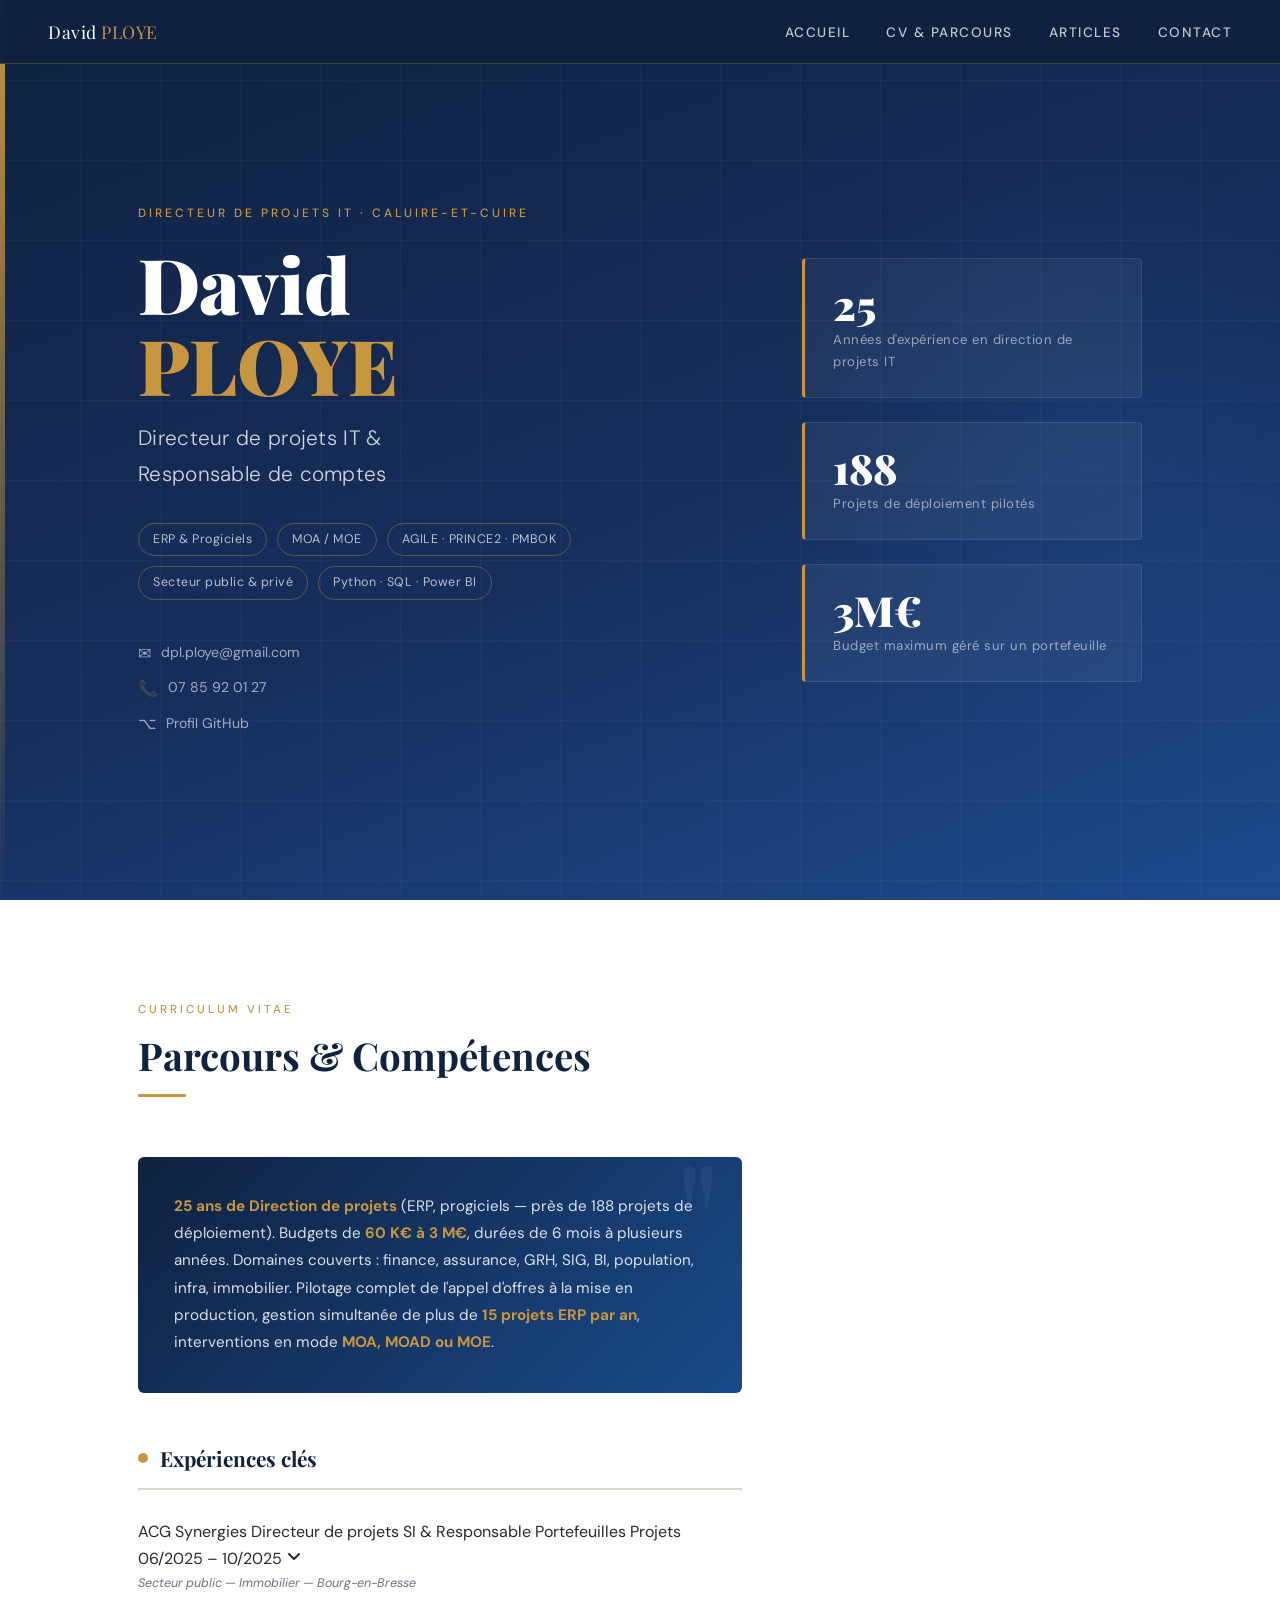
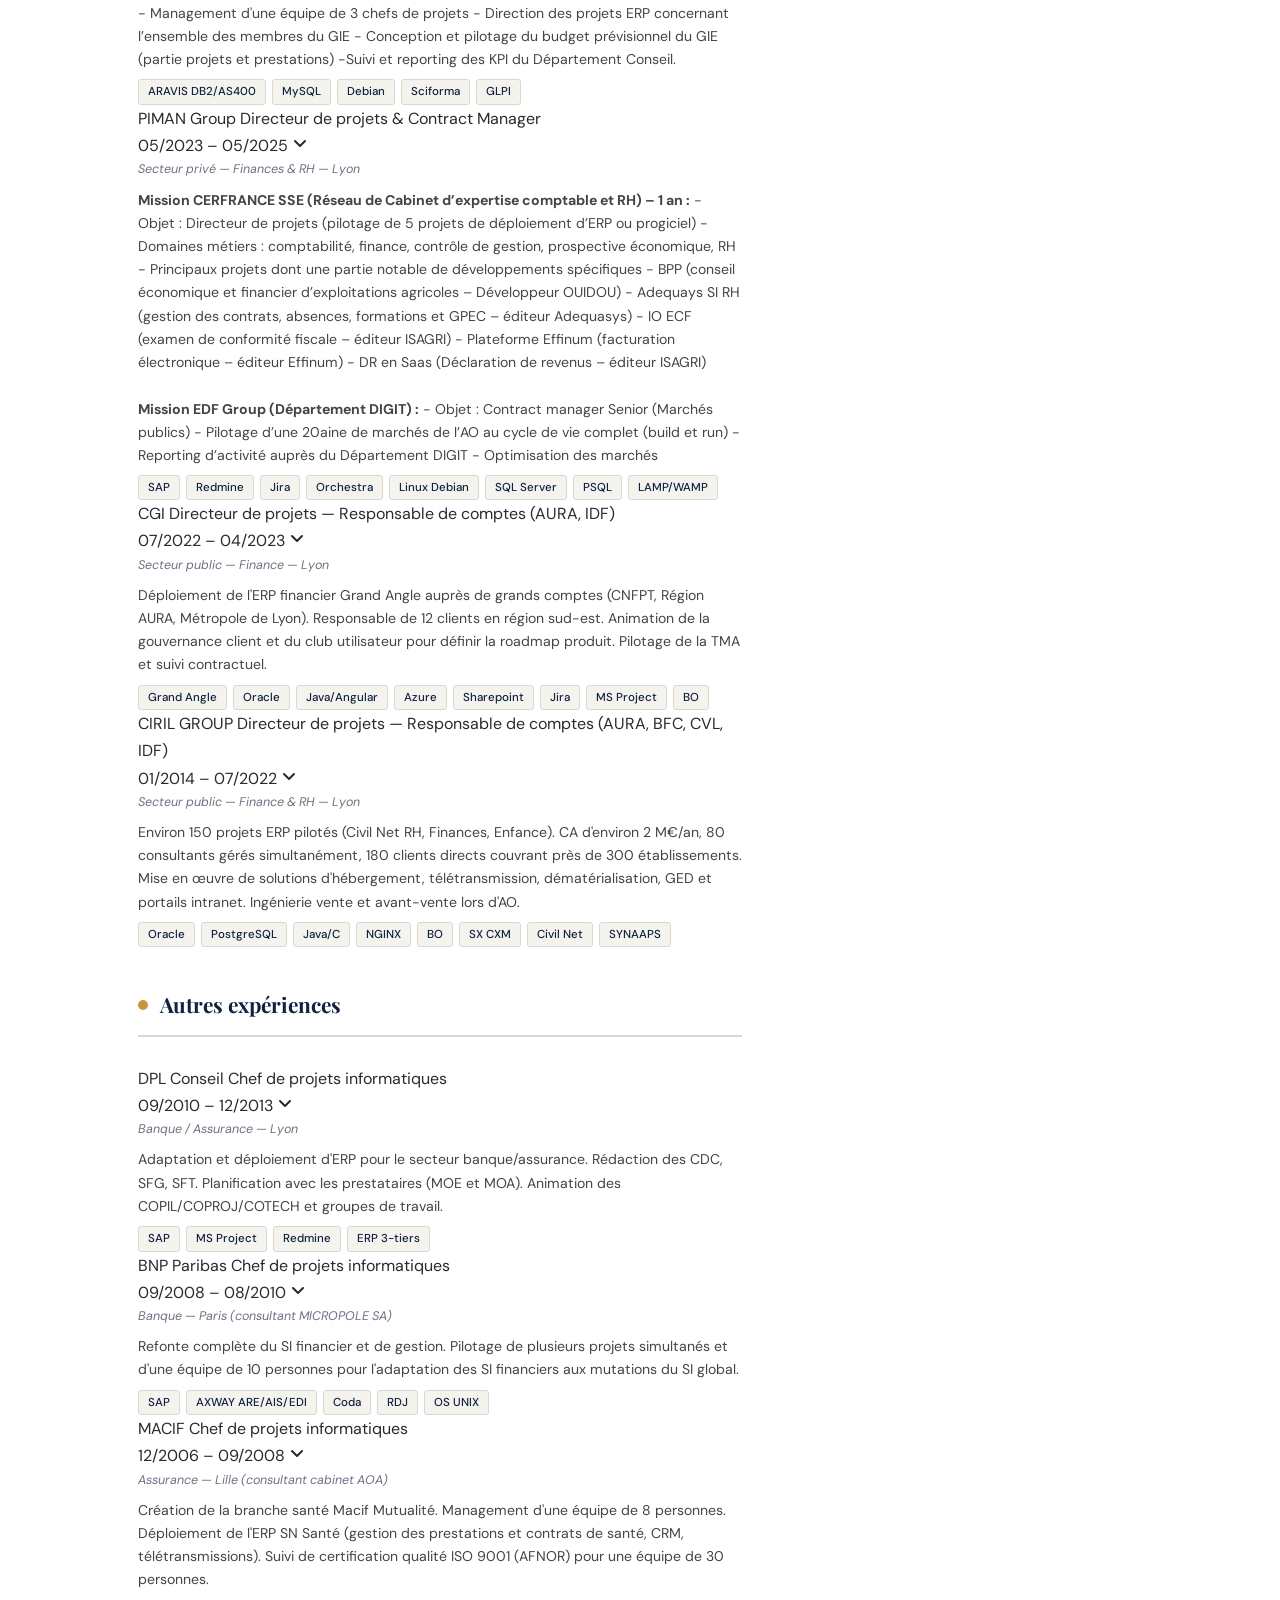
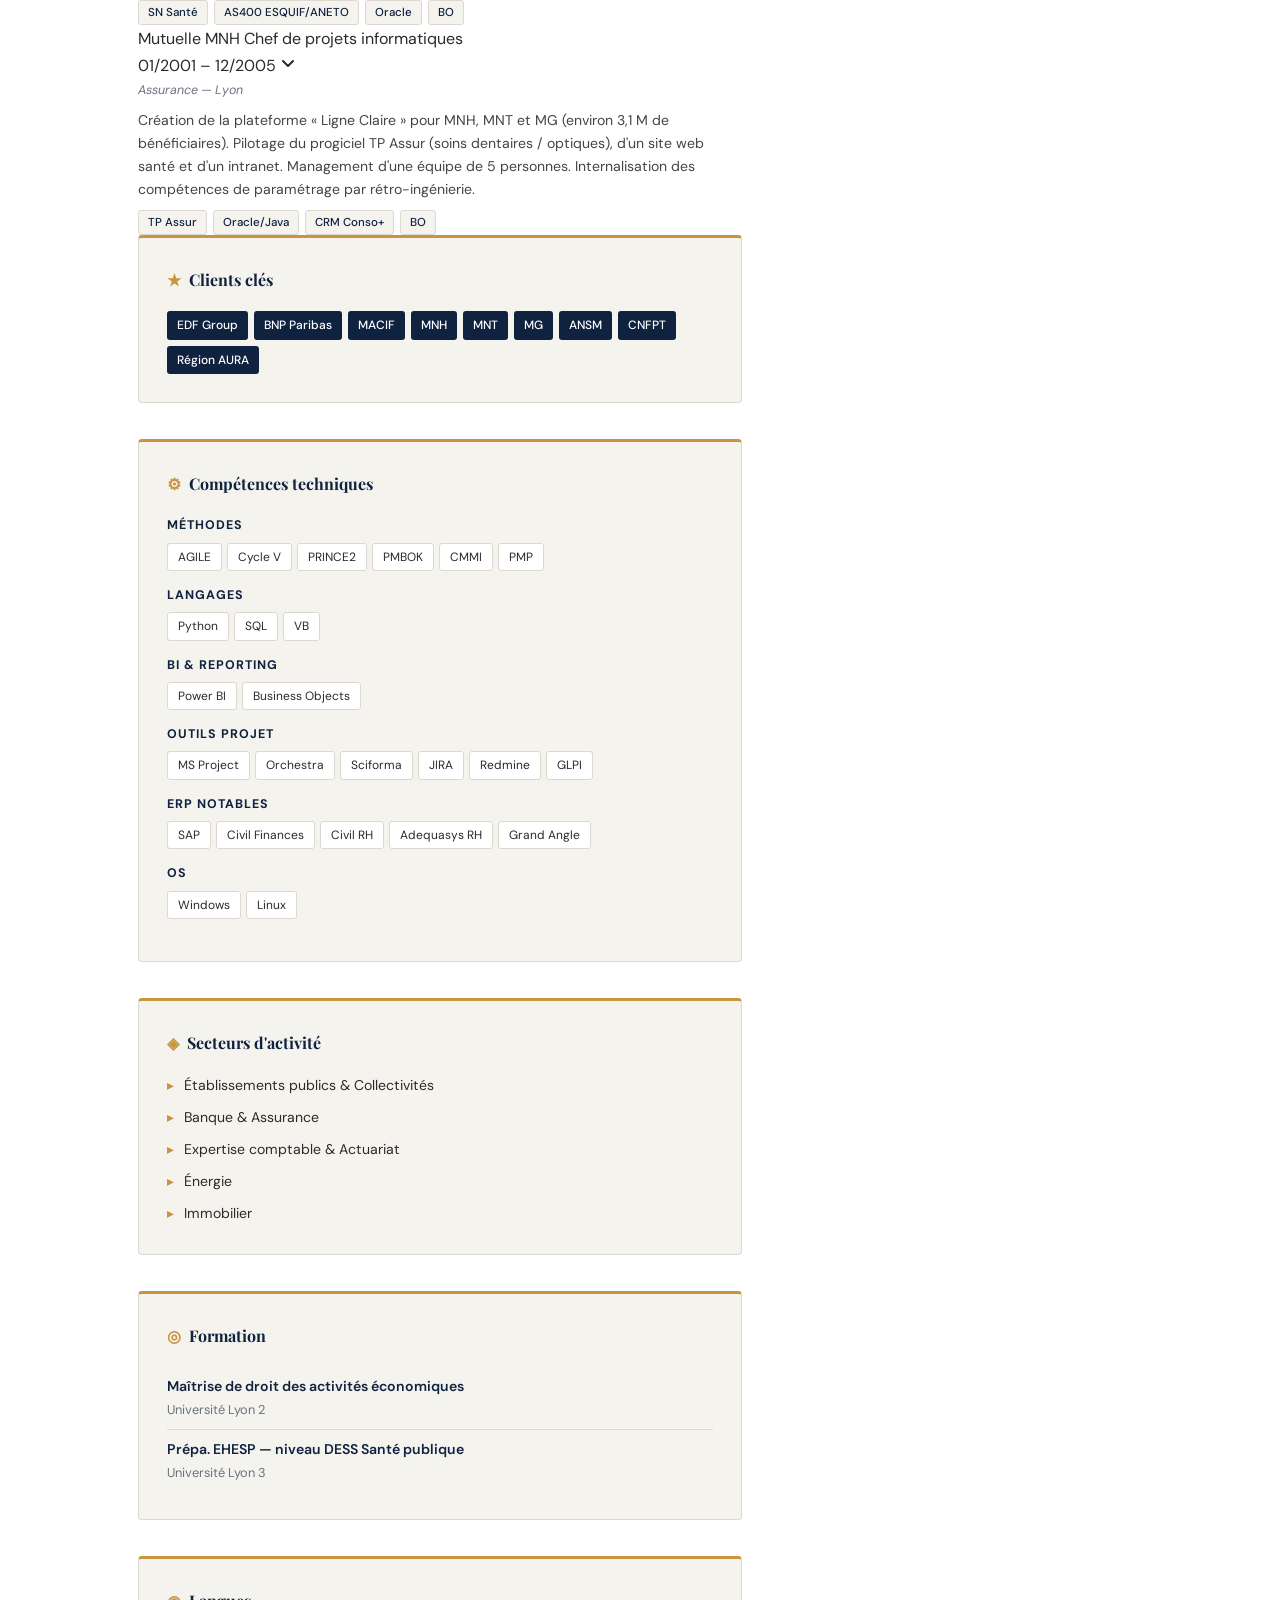
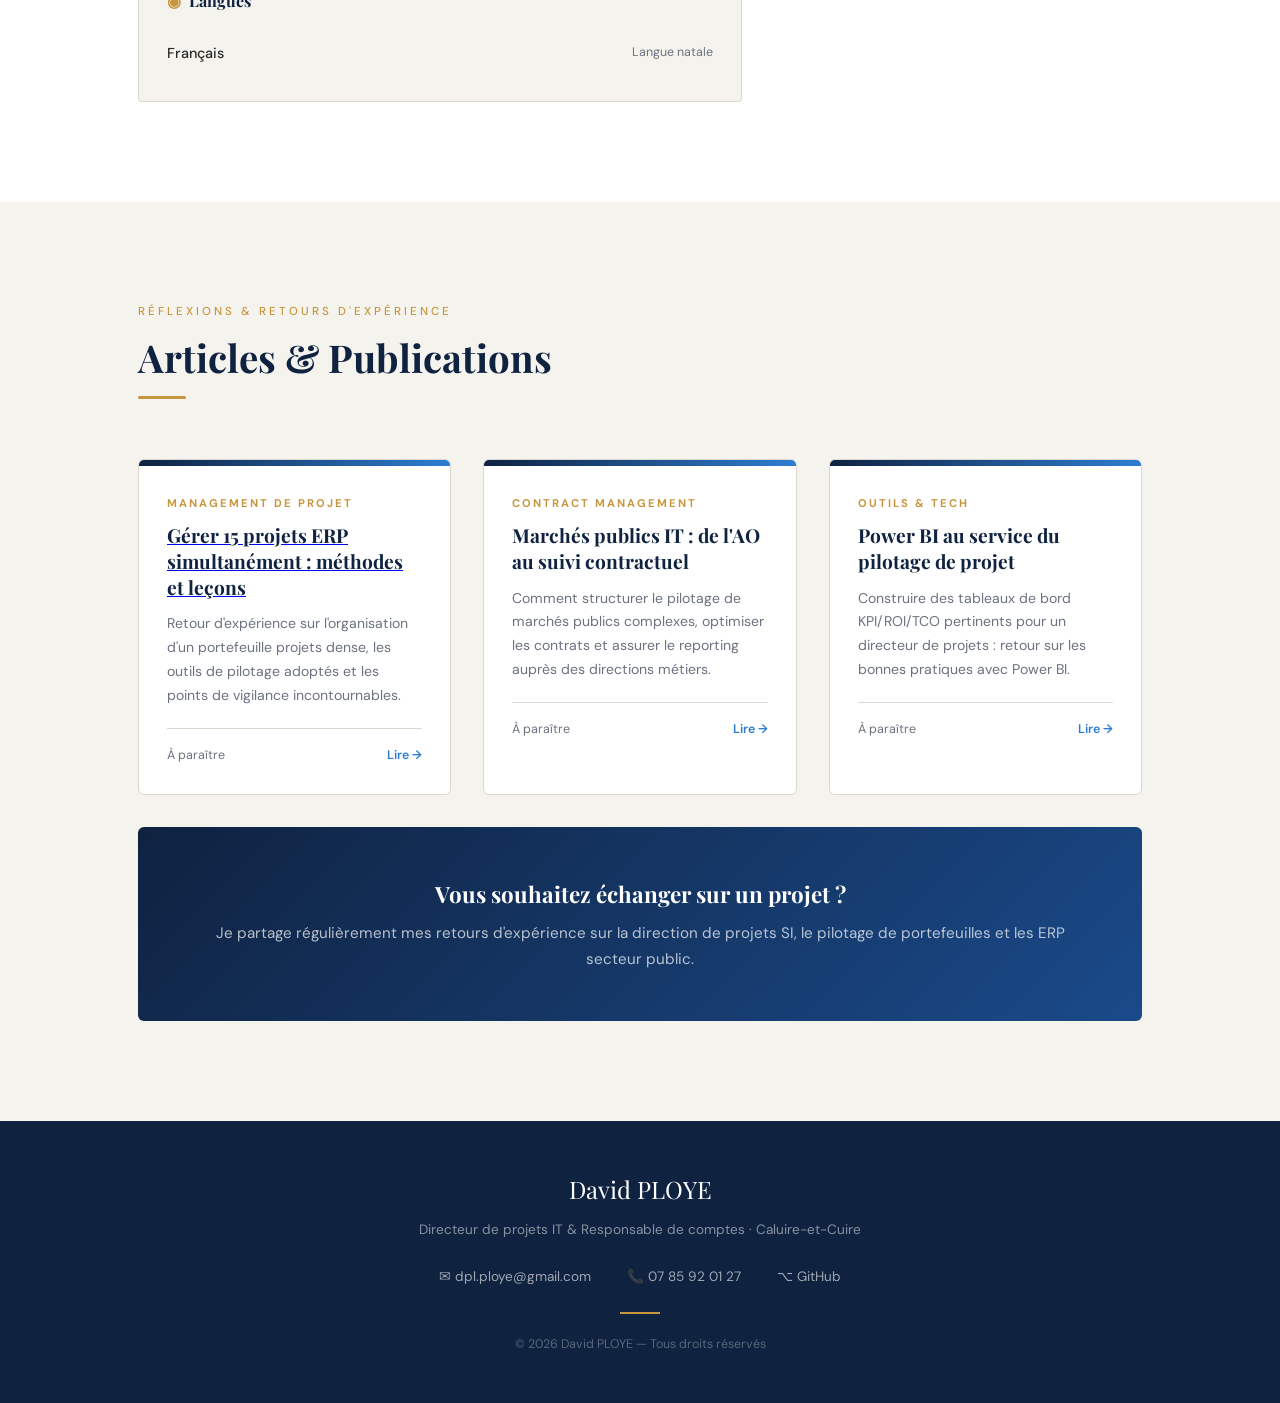
==== index.html @ 1d7737ed "V2026-05-11_Reprise plein texte CV_V16-27" ====
<!DOCTYPE html>
<html lang="fr">
<head>
  <meta charset="UTF-8" />
  <meta name="viewport" content="width=device-width, initial-scale=1.0"/>
  <title>David PLOYE — Directeur de projets IT</title>
  <link rel="preconnect" href="https://fonts.googleapis.com">
  <link href="https://fonts.googleapis.com/css2?family=Playfair+Display:wght@400;700;900&family=DM+Sans:wght@300;400;500&display=swap" rel="stylesheet">
  <link rel="stylesheet" href="style.css">
</head>
<body>

<!-- ___________________________NAV _____________________-->
<nav>
  <div class="nav-brand">David <span>PLOYE</span></div>
  <ul class="nav-links">
    <li><a href="#presa">Accueil</a></li>
    <li><a href="#cv">CV & Parcours</a></li>
    <li><a href="#blog">Articles</a></li>
    <li><a href="#contact">Contact</a></li>
  </ul>
</nav>

<!-- ______________PRESA ________________________-->
<section id="presa">
  <div class="presa-grid-line"></div>
  <div class="presa-accent-bar"></div>
  <div class="presa-circle"></div>
  <div class="presa-inner">
    <div class="presa-left">
      <p class="presa-eyebrow">Directeur de projets IT · Caluire-et-Cuire</p>
      <h1 class="presa-name">David<br><em>PLOYE</em></h1>
      <p class="presa-title">Directeur de projets IT &amp;<br>Responsable de comptes</p>
      <div class="presa-tags">
        <span>ERP &amp; Progiciels</span>
        <span>MOA / MOE</span>
        <span>AGILE · PRINCE2 · PMBOK</span>
        <span>Secteur public &amp; privé</span>
        <span>Python · SQL · Power BI</span>
      </div>
      <div class="presa-contact">
        <a href="mailto:dpl.ploye@gmail.com"><span class="icon">✉</span> dpl.ploye@gmail.com</a>
        <a href="tel:0785920127"><span class="icon">📞</span> 07 85 92 01 27</a>
        <a href="https://github.com" target="_blank"><span class="icon">⌥</span> Profil GitHub</a>
      </div>
    </div>

    <div class="presa-stats">
      <div class="stat-card">
        <div class="stat-number">25</div>
        <div class="stat-label">Années d'expérience en direction de projets IT</div>
      </div>
      <div class="stat-card">
        <div class="stat-number">188</div>
        <div class="stat-label">Projets de déploiement pilotés</div>
      </div>
      <div class="stat-card">
        <div class="stat-number">3M€</div>
        <div class="stat-label">Budget maximum géré sur un portefeuille</div>
      </div>
    </div>
  </div>
</section>

<!--______________________ CV _____________________ -->
<section id="cv">
  <div class="section-wrap">
    <div class="section-header">
      <p class="section-label">Curriculum Vitae</p>
      <h2 class="section-title">Parcours &amp; Compétences</h2>
      <div class="section-rule"></div>
    </div>

    <div class="cv-grid">

      <!-- COLONNE PRINCIPALE -->
      <div>

        <div class="cv-intro">
          <p>
            <strong>25 ans de Direction de projets</strong> (ERP, progiciels — près de 188 projets de déploiement).
            Budgets de <strong>60 K€ à 3 M€</strong>, durées de 6 mois à plusieurs années.
            Domaines couverts : finance, assurance, GRH, SIG, BI, population, infra, immobilier.
            Pilotage complet de l'appel d'offres à la mise en production, gestion simultanée de plus de
            <strong>15 projets ERP par an</strong>, interventions en mode <strong>MOA, MOAD ou MOE</strong>.
          </p>
        </div>

        <!-- ─ EXPÉRIENCES CLÉS ─ -->
        <div class="exp-section-title">
          <span class="dot"></span> Expériences clés
        </div>

        <div class="accordion">

          <!-- ACG Synergies -->
          <div class="acc-item key">
            <div class="acc-header" role="button" aria-expanded="false">
              <div class="acc-header-left">
                <span class="acc-company">ACG Synergies</span>
                <span class="acc-role">Directeur de projets SI &amp; Responsable Portefeuilles Projets</span>
              </div>
              <div class="acc-header-right">
                <span class="acc-date">06/2025 – 10/2025</span>
                <span class="acc-arrow">
                  <svg width="16" height="16" viewBox="0 0 16 16" fill="none">
                    <path d="M3 6l5 5 5-5" stroke="currentColor" stroke-width="2" stroke-linecap="round" stroke-linejoin="round"/>
                  </svg>
                </span>
              </div>
            </div>
            <div class="acc-body">
              <div class="acc-body-inner">
                <div class="tl-sector">Secteur public — Immobilier — Bourg-en-Bresse</div>
                <div class="tl-desc">
                  - Management d'une équipe de 3 chefs de projets
                  - Direction des projets ERP concernant l’ensemble des membres du GIE
                  - Conception et pilotage du budget prévisionnel du GIE (partie projets et prestations)
                  -Suivi et reporting des KPI du Département Conseil.</div>
                <div class="tl-tech">
                  <span>ARAVIS DB2/AS400</span><span>MySQL</span><span>Debian</span><span>Sciforma</span><span>GLPI</span>
                </div>
              </div>
            </div>
          </div>

          <!-- PIMAN Group -->
          <div class="acc-item key">
            <div class="acc-header" role="button" aria-expanded="false">
              <div class="acc-header-left">
                <span class="acc-company">PIMAN Group</span>
                <span class="acc-role">Directeur de projets &amp; Contract Manager</span>
              </div>
              <div class="acc-header-right">
                <span class="acc-date">05/2023 – 05/2025</span>
                <span class="acc-arrow">
                  <svg width="16" height="16" viewBox="0 0 16 16" fill="none">
                    <path d="M3 6l5 5 5-5" stroke="currentColor" stroke-width="2" stroke-linecap="round" stroke-linejoin="round"/>
                  </svg>
                </span>
              </div>
            </div>
            <div class="acc-body">
              <div class="acc-body-inner">
                <div class="tl-sector">Secteur privé — Finances &amp; RH — Lyon</div>
                <div class="tl-desc">
                  <strong>Mission CERFRANCE SSE (Réseau de Cabinet d’expertise comptable et RH) – 1 an :</strong> 
                  - Objet : Directeur de projets (pilotage de 5 projets de déploiement d’ERP ou progiciel)
                  - Domaines métiers : comptabilité, finance, contrôle de gestion, prospective économique, RH
                  - Principaux projets dont une partie notable de développements spécifiques
                    - BPP (conseil économique et financier d’exploitations agricoles – Développeur OUIDOU)
                    - Adequays SI RH (gestion des contrats, absences, formations et GPEC – éditeur Adequasys)
                    - IO ECF (examen de conformité fiscale – éditeur ISAGRI)
                    - Plateforme Effinum (facturation électronique – éditeur Effinum)
                    - DR en Saas (Déclaration de revenus – éditeur ISAGRI)
                  <br><br>
                  <strong>Mission EDF Group (Département DIGIT) :</strong> 
                  - Objet : Contract manager Senior (Marchés publics)
                    - Pilotage d’une 20aine de marchés de l’AO au cycle de vie complet (build et run)
                    - Reporting d’activité auprès du Département DIGIT
                    - Optimisation des marchés
                <div class="tl-tech">
                  <span>SAP</span><span>Redmine</span><span>Jira</span><span>Orchestra</span><span>Linux Debian</span><span>SQL Server</span><span>PSQL</span><span>LAMP/WAMP</span>
                </div>
              </div>
            </div>
          </div>

          <!-- CGI -->
          <div class="acc-item key">
            <div class="acc-header" role="button" aria-expanded="false">
              <div class="acc-header-left">
                <span class="acc-company">CGI</span>
                <span class="acc-role">Directeur de projets — Responsable de comptes (AURA, IDF)</span>
              </div>
              <div class="acc-header-right">
                <span class="acc-date">07/2022 – 04/2023</span>
                <span class="acc-arrow">
                  <svg width="16" height="16" viewBox="0 0 16 16" fill="none">
                    <path d="M3 6l5 5 5-5" stroke="currentColor" stroke-width="2" stroke-linecap="round" stroke-linejoin="round"/>
                  </svg>
                </span>
              </div>
            </div>
            <div class="acc-body">
              <div class="acc-body-inner">
                <div class="tl-sector">Secteur public — Finance — Lyon</div>
                <div class="tl-desc">Déploiement de l'ERP financier Grand Angle auprès de grands comptes (CNFPT, Région AURA, Métropole de Lyon). Responsable de 12 clients en région sud-est. Animation de la gouvernance client et du club utilisateur pour définir la roadmap produit. Pilotage de la TMA et suivi contractuel.</div>
                <div class="tl-tech">
                  <span>Grand Angle</span><span>Oracle</span><span>Java/Angular</span><span>Azure</span><span>Sharepoint</span><span>Jira</span><span>MS Project</span><span>BO</span>
                </div>
              </div>
            </div>
          </div>

          <!-- CIRIL GROUP -->
          <div class="acc-item key">
            <div class="acc-header" role="button" aria-expanded="false">
              <div class="acc-header-left">
                <span class="acc-company">CIRIL GROUP</span>
                <span class="acc-role">Directeur de projets — Responsable de comptes (AURA, BFC, CVL, IDF)</span>
              </div>
              <div class="acc-header-right">
                <span class="acc-date">01/2014 – 07/2022</span>
                <span class="acc-arrow">
                  <svg width="16" height="16" viewBox="0 0 16 16" fill="none">
                    <path d="M3 6l5 5 5-5" stroke="currentColor" stroke-width="2" stroke-linecap="round" stroke-linejoin="round"/>
                  </svg>
                </span>
              </div>
            </div>
            <div class="acc-body">
              <div class="acc-body-inner">
                <div class="tl-sector">Secteur public — Finance &amp; RH — Lyon</div>
                <div class="tl-desc">Environ 150 projets ERP pilotés (Civil Net RH, Finances, Enfance). CA d'environ 2 M€/an, 80 consultants gérés simultanément, 180 clients directs couvrant près de 300 établissements. Mise en œuvre de solutions d'hébergement, télétransmission, dématérialisation, GED et portails intranet. Ingénierie vente et avant-vente lors d'AO.</div>
                <div class="tl-tech">
                  <span>Oracle</span><span>PostgreSQL</span><span>Java/C</span><span>NGINX</span><span>BO</span><span>SX CXM</span><span>Civil Net</span><span>SYNAAPS</span>
                </div>
              </div>
            </div>
          </div>

        </div><!-- /accordion expériences clés -->

        <!-- ─ AUTRES EXPÉRIENCES ─ -->
        <div class="exp-section-title" style="margin-top: 40px;">
          <span class="dot"></span> Autres expériences
        </div>

        <div class="accordion">

          <!-- DPL Conseil -->
          <div class="acc-item">
            <div class="acc-header" role="button" aria-expanded="false">
              <div class="acc-header-left">
                <span class="acc-company">DPL Conseil</span>
                <span class="acc-role">Chef de projets informatiques</span>
              </div>
              <div class="acc-header-right">
                <span class="acc-date">09/2010 – 12/2013</span>
                <span class="acc-arrow">
                  <svg width="16" height="16" viewBox="0 0 16 16" fill="none">
                    <path d="M3 6l5 5 5-5" stroke="currentColor" stroke-width="2" stroke-linecap="round" stroke-linejoin="round"/>
                  </svg>
                </span>
              </div>
            </div>
            <div class="acc-body">
              <div class="acc-body-inner">
                <div class="tl-sector">Banque / Assurance — Lyon</div>
                <div class="tl-desc">Adaptation et déploiement d'ERP pour le secteur banque/assurance. Rédaction des CDC, SFG, SFT. Planification avec les prestataires (MOE et MOA). Animation des COPIL/COPROJ/COTECH et groupes de travail.</div>
                <div class="tl-tech">
                  <span>SAP</span><span>MS Project</span><span>Redmine</span><span>ERP 3-tiers</span>
                </div>
              </div>
            </div>
          </div>

          <!-- BNP Paribas -->
          <div class="acc-item">
            <div class="acc-header" role="button" aria-expanded="false">
              <div class="acc-header-left">
                <span class="acc-company">BNP Paribas</span>
                <span class="acc-role">Chef de projets informatiques</span>
              </div>
              <div class="acc-header-right">
                <span class="acc-date">09/2008 – 08/2010</span>
                <span class="acc-arrow">
                  <svg width="16" height="16" viewBox="0 0 16 16" fill="none">
                    <path d="M3 6l5 5 5-5" stroke="currentColor" stroke-width="2" stroke-linecap="round" stroke-linejoin="round"/>
                  </svg>
                </span>
              </div>
            </div>
            <div class="acc-body">
              <div class="acc-body-inner">
                <div class="tl-sector">Banque — Paris (consultant MICROPOLE SA)</div>
                <div class="tl-desc">Refonte complète du SI financier et de gestion. Pilotage de plusieurs projets simultanés et d'une équipe de 10 personnes pour l'adaptation des SI financiers aux mutations du SI global.</div>
                <div class="tl-tech">
                  <span>SAP</span><span>AXWAY ARE/AIS/EDI</span><span>Coda</span><span>RDJ</span><span>OS UNIX</span>
                </div>
              </div>
            </div>
          </div>

          <!-- MACIF -->
          <div class="acc-item">
            <div class="acc-header" role="button" aria-expanded="false">
              <div class="acc-header-left">
                <span class="acc-company">MACIF</span>
                <span class="acc-role">Chef de projets informatiques</span>
              </div>
              <div class="acc-header-right">
                <span class="acc-date">12/2006 – 09/2008</span>
                <span class="acc-arrow">
                  <svg width="16" height="16" viewBox="0 0 16 16" fill="none">
                    <path d="M3 6l5 5 5-5" stroke="currentColor" stroke-width="2" stroke-linecap="round" stroke-linejoin="round"/>
                  </svg>
                </span>
              </div>
            </div>
            <div class="acc-body">
              <div class="acc-body-inner">
                <div class="tl-sector">Assurance — Lille (consultant cabinet AOA)</div>
                <div class="tl-desc">Création de la branche santé Macif Mutualité. Management d'une équipe de 8 personnes. Déploiement de l'ERP SN Santé (gestion des prestations et contrats de santé, CRM, télétransmissions). Suivi de certification qualité ISO 9001 (AFNOR) pour une équipe de 30 personnes.</div>
                <div class="tl-tech">
                  <span>SN Santé</span><span>AS400 ESQUIF/ANETO</span><span>Oracle</span><span>BO</span>
                </div>
              </div>
            </div>
          </div>

          <!-- Mutuelle MNH -->
          <div class="acc-item">
            <div class="acc-header" role="button" aria-expanded="false">
              <div class="acc-header-left">
                <span class="acc-company">Mutuelle MNH</span>
                <span class="acc-role">Chef de projets informatiques</span>
              </div>
              <div class="acc-header-right">
                <span class="acc-date">01/2001 – 12/2005</span>
                <span class="acc-arrow">
                  <svg width="16" height="16" viewBox="0 0 16 16" fill="none">
                    <path d="M3 6l5 5 5-5" stroke="currentColor" stroke-width="2" stroke-linecap="round" stroke-linejoin="round"/>
                  </svg>
                </span>
              </div>
            </div>
            <div class="acc-body">
              <div class="acc-body-inner">
                <div class="tl-sector">Assurance — Lyon</div>
                <div class="tl-desc">Création de la plateforme «&nbsp;Ligne Claire&nbsp;» pour MNH, MNT et MG (environ 3,1 M de bénéficiaires). Pilotage du progiciel TP Assur (soins dentaires / optiques), d'un site web santé et d'un intranet. Management d'une équipe de 5 personnes. Internalisation des compétences de paramétrage par rétro-ingénierie.</div>
                <div class="tl-tech">
                  <span>TP Assur</span><span>Oracle/Java</span><span>CRM Conso+</span><span>BO</span>
                </div>
              </div>
            </div>
          </div>

        </div><!-- /accordion autres expériences -->

      </div><!-- /col principale -->

      <!-- SIDEBAR -->
      <div class="cv-sidebar">

        <div class="sidebar-block">
          <div class="sb-title"><span class="icon">★</span> Clients clés</div>
          <div class="client-grid">
            <span class="client-pill">EDF Group</span>
            <span class="client-pill">BNP Paribas</span>
            <span class="client-pill">MACIF</span>
            <span class="client-pill">MNH</span>
            <span class="client-pill">MNT</span>
            <span class="client-pill">MG</span>
            <span class="client-pill">ANSM</span>
            <span class="client-pill">CNFPT</span>
            <span class="client-pill">Région AURA</span>
          </div>
        </div>

        <div class="sidebar-block">
          <div class="sb-title"><span class="icon">⚙</span> Compétences techniques</div>
          <div class="skill-group">
            <div class="skill-group-name">Méthodes</div>
            <div class="skill-pills">
              <span>AGILE</span><span>Cycle V</span><span>PRINCE2</span>
              <span>PMBOK</span><span>CMMI</span><span>PMP</span>
            </div>
          </div>
          <div class="skill-group">
            <div class="skill-group-name">Langages</div>
            <div class="skill-pills">
              <span>Python</span><span>SQL</span><span>VB</span>
            </div>
          </div>
          <div class="skill-group">
            <div class="skill-group-name">BI &amp; Reporting</div>
            <div class="skill-pills">
              <span>Power BI</span><span>Business Objects</span>
            </div>
          </div>
          <div class="skill-group">
            <div class="skill-group-name">Outils projet</div>
            <div class="skill-pills">
              <span>MS Project</span><span>Orchestra</span><span>Sciforma</span>
              <span>JIRA</span><span>Redmine</span><span>GLPI</span>
            </div>
          </div>
          <div class="skill-group">
            <div class="skill-group-name">ERP Notables</div>
            <div class="skill-pills">
              <span>SAP</span><span>Civil Finances</span><span>Civil RH</span>
              <span>Adequasys RH</span><span>Grand Angle</span>
            </div>
          </div>
          <div class="skill-group">
            <div class="skill-group-name">OS</div>
            <div class="skill-pills"><span>Windows</span><span>Linux</span></div>
          </div>
        </div>

        <div class="sidebar-block">
          <div class="sb-title"><span class="icon">◈</span> Secteurs d'activité</div>
          <ul class="sector-list">
            <li>Établissements publics &amp; Collectivités</li>
            <li>Banque &amp; Assurance</li>
            <li>Expertise comptable &amp; Actuariat</li>
            <li>Énergie</li>
            <li>Immobilier</li>
          </ul>
        </div>

        <div class="sidebar-block">
          <div class="sb-title"><span class="icon">◎</span> Formation</div>
          <div class="formation-item">
            <div class="formation-title">Maîtrise de droit des activités économiques</div>
            <div class="formation-school">Université Lyon 2</div>
          </div>
          <div class="formation-item">
            <div class="formation-title">Prépa. EHESP — niveau DESS Santé publique</div>
            <div class="formation-school">Université Lyon 3</div>
          </div>
        </div>

        <div class="sidebar-block">
          <div class="sb-title"><span class="icon">◉</span> Langues</div>
          <div class="lang-item">
            <span class="lang-name">Français</span>
            <span class="lang-level">Langue natale</span>
          </div>
          
        </div>

      </div><!-- /sidebar -->
    </div><!-- /cv-grid -->
  </div>
</section>

<!-- ════════════════════ BLOG ════════════════════ -->
<section id="blog">
  <div class="section-wrap">
    <div class="section-header">
      <p class="section-label">Réflexions &amp; Retours d'expérience</p>
      <h2 class="section-title">Articles &amp; Publications</h2>
      <div class="section-rule"></div>
    </div>

    <div class="blog-grid">

      <div class="blog-card">
        <div class="blog-card-top"></div>
        <div class="blog-card-body">
          <div class="blog-tag">Management de projet</div>
            <a href="Articles/article-erp-delivery.html">
          <div class="blog-card-title">Gérer 15 projets ERP simultanément : méthodes et leçons</div>
            </a>
          <div class="blog-card-excerpt">Retour d'expérience sur l'organisation d'un portefeuille projets dense, les outils de pilotage adoptés et les points de vigilance incontournables.</div>
          <div class="blog-card-footer">
            <span>À paraître</span>
            <a href="Articles/article-erp-delivery.html" class="read-link">Lire →</a>
          </div>
        </div>
      </div>

      <div class="blog-card">
        <div class="blog-card-top"></div>
        <div class="blog-card-body">
          <div class="blog-tag">Contract Management</div>
          <div class="blog-card-title">Marchés publics IT : de l'AO au suivi contractuel</div>
          <div class="blog-card-excerpt">Comment structurer le pilotage de marchés publics complexes, optimiser les contrats et assurer le reporting auprès des directions métiers.</div>
          <div class="blog-card-footer">
            <span>À paraître</span>
            <a href="#" class="read-link">Lire →</a>
          </div>
        </div>
      </div>

      <div class="blog-card">
        <div class="blog-card-top"></div>
        <div class="blog-card-body">
          <div class="blog-tag">Outils &amp; Tech</div>
          <div class="blog-card-title">Power BI au service du pilotage de projet</div>
          <div class="blog-card-excerpt">Construire des tableaux de bord KPI/ROI/TCO pertinents pour un directeur de projets : retour sur les bonnes pratiques avec Power BI.</div>
          <div class="blog-card-footer">
            <span>À paraître</span>
            <a href="#" class="read-link">Lire →</a>
          </div>
        </div>
      </div>

      <div class="blog-placeholder">
        <h3 style="font-family:'Playfair Display',serif; font-size:1.4rem;">
          Vous souhaitez échanger sur un projet ?
        </h3>
        <p>Je partage régulièrement mes retours d'expérience sur la direction de projets SI, le pilotage de portefeuilles et les ERP secteur public.</p>
      </div>

    </div>
  </div>
</section>

<!-- ________________________FOOTER / CONTACT _______________________ -->
<footer id="contact">
  <div class="footer-name">David PLOYE</div>
  <div class="footer-sub">Directeur de projets IT &amp; Responsable de comptes · Caluire-et-Cuire</div>
  <div class="footer-contact-row">
    <a href="mailto:dpl.ploye@gmail.com">✉ dpl.ploye@gmail.com</a>
    <a href="tel:0785920127">📞 07 85 92 01 27</a>
    <a href="https://github.com" target="_blank">⌥ GitHub</a>
  </div>
  <div class="footer-divider"></div>
  <div class="footer-copy">© 2026 David PLOYE — Tous droits réservés</div>
</footer>

<!-- _____________________ACCORDION JS ________________-->

<script src="script.js"></script>

</body>
</html>
---- style.css ----
/* ═══════════════════════════════════════════
   style.css — Blog David PLOYE
   ═══════════════════════════════════════════ */

/* ── RESET & BASE ── */
*, *::before, *::after { box-sizing: border-box; margin: 0; padding: 0; }

:root {
  --navy:   #0f2240;
  --blue:   #1a4a8a;
  --sky:    #2d7dd2;
  --accent: #c8963e;
  --light:  #f5f3ee;
  --white:  #ffffff;
  --text:   #2a2a2a;
  --muted:  #6b7280;
  --border: #ddd8cf;
}

html { scroll-behavior: smooth; }

body {
  font-family: 'DM Sans', sans-serif;
  background: var(--light);
  color: var(--text);
  font-size: 16px;
  line-height: 1.7;
}

/* ── NAV ── */
nav {
  position: fixed; top: 0; left: 0; right: 0; z-index: 100;
  background: rgba(15,34,64,0.97);
  backdrop-filter: blur(8px);
  display: flex; align-items: center; justify-content: space-between;
  padding: 0 48px; height: 64px;
  border-bottom: 1px solid rgba(200,150,62,0.3);
}
.nav-brand {
  font-family: 'Playfair Display', serif;
  color: var(--white);
  font-size: 1.1rem;
  letter-spacing: 0.5px;
}
.nav-brand span { color: var(--accent); }
.nav-links { display: flex; gap: 36px; list-style: none; }
.nav-links a {
  color: rgba(255,255,255,0.75);
  text-decoration: none;
  font-size: 0.85rem;
  font-weight: 500;
  letter-spacing: 1.5px;
  text-transform: uppercase;
  transition: color 0.2s;
}
.nav-links a:hover { color: var(--accent); }

/* ── PRESA ── */
#presa {
  min-height: 100vh;
  background: linear-gradient(160deg, var(--navy) 0%, #162e5c 55%, #1e4a8e 100%);
  display: flex; align-items: center;
  position: relative; overflow: hidden;
  padding: 120px 0 80px;
}
.presa-grid-line {
  position: absolute; inset: 0; pointer-events: none;
  background-image:
    linear-gradient(rgba(255,255,255,0.03) 1px, transparent 1px),
    linear-gradient(90deg, rgba(255,255,255,0.03) 1px, transparent 1px);
  background-size: 80px 80px;
}
.presa-accent-bar {
  position: absolute; top: 0; left: 0; width: 5px; height: 100%;
  background: linear-gradient(180deg, var(--accent), transparent);
}
.presa-circle {
  position: absolute; right: -100px; top: 50%;
  transform: translateY(-50%);
  width: 600px; height: 600px; border-radius: 50%;
  background: radial-gradient(circle, rgba(45,125,210,0.12) 0%, transparent 70%);
}
.presa-inner {
  position: relative; z-index: 2;
  max-width: 1100px; margin: 0 auto; padding: 0 48px;
  display: grid; grid-template-columns: 1fr 340px; gap: 80px; align-items: center;
}
.presa-eyebrow {
  font-size: 0.75rem; font-weight: 500; letter-spacing: 3px;
  text-transform: uppercase; color: var(--accent);
  margin-bottom: 20px;
}
.presa-name {
  font-family: 'Playfair Display', serif;
  font-size: clamp(3rem, 6vw, 5rem);
  font-weight: 900;
  color: var(--white);
  line-height: 1.05;
  margin-bottom: 16px;
}
.presa-name em { color: var(--accent); font-style: normal; }
.presa-title {
  font-size: 1.3rem; font-weight: 300;
  color: rgba(255,255,255,0.8);
  margin-bottom: 32px;
  letter-spacing: 0.3px;
}
.presa-tags {
  display: flex; flex-wrap: wrap; gap: 10px; margin-bottom: 40px;
}
.presa-tags span {
  padding: 5px 14px; border: 1px solid rgba(200,150,62,0.4);
  border-radius: 20px; font-size: 0.78rem; color: rgba(255,255,255,0.7);
  letter-spacing: 0.5px;
}
.presa-contact { display: flex; flex-direction: column; gap: 8px; }
.presa-contact a {
  color: rgba(255,255,255,0.6); text-decoration: none;
  font-size: 0.88rem; transition: color 0.2s;
  display: flex; align-items: center; gap: 10px;
}
.presa-contact a:hover { color: var(--accent); }
.presa-contact .icon { font-size: 1rem; }
.presa-stats { display: flex; flex-direction: column; gap: 24px; }
.stat-card {
  background: rgba(255,255,255,0.05);
  border: 1px solid rgba(255,255,255,0.1);
  border-left: 3px solid var(--accent);
  padding: 24px 28px; border-radius: 4px;
  animation: fadeUp 0.8s ease both;
}
.stat-card:nth-child(2) { animation-delay: 0.15s; }
.stat-card:nth-child(3) { animation-delay: 0.3s; }
.stat-number {
  font-family: 'Playfair Display', serif;
  font-size: 2.6rem; font-weight: 900;
  color: var(--white); line-height: 1;
  margin-bottom: 4px;
}
.stat-label {
  font-size: 0.82rem; color: rgba(255,255,255,0.55);
  font-weight: 400; letter-spacing: 0.5px;
}

/* ── SECTIONS LAYOUT ── */
section { scroll-margin-top: 64px; }
.section-wrap { max-width: 1100px; margin: 0 auto; padding: 100px 48px; }
.section-header { margin-bottom: 60px; }
.section-label {
  font-size: 0.72rem; font-weight: 500; letter-spacing: 3px;
  text-transform: uppercase; color: var(--accent); margin-bottom: 12px;
}
.section-title {
  font-family: 'Playfair Display', serif;
  font-size: 2.4rem; font-weight: 700;
  color: var(--navy); line-height: 1.2;
}
.section-rule {
  width: 48px; height: 3px;
  background: var(--accent);
  margin-top: 16px; border-radius: 2px;
}

/* ── CV SECTION ── */
#cv { background: var(--white); }
.cv-grid {
  display: grid;
  grid-template-columns: 1fr 340px;
  gap: 60px;
}

/* Intro */
.cv-intro {
  background: linear-gradient(135deg, var(--navy), #1a4a8a);
  color: white; padding: 36px; border-radius: 6px;
  margin-bottom: 48px;
  position: relative; overflow: hidden;
}
.cv-intro::before {
  content: '"'; position: absolute; top: -20px; right: 20px;
  font-family: 'Playfair Display', serif;
  font-size: 10rem; color: rgba(255,255,255,0.05); line-height: 1;
}
.cv-intro p { font-size: 0.95rem; line-height: 1.8; color: rgba(255,255,255,0.85); }
.cv-intro p strong { color: var(--accent); }

/* Expériences */
.exp-section-title {
  font-family: 'Playfair Display', serif;
  font-size: 1.3rem; color: var(--navy); font-weight: 700;
  margin-bottom: 28px; padding-bottom: 12px;
  border-bottom: 2px solid var(--border);
  display: flex; align-items: center; gap: 12px;
}
.exp-section-title .dot {
  width: 10px; height: 10px; border-radius: 50%;
  background: var(--accent); flex-shrink: 0;
}
.timeline { position: relative; padding-left: 28px; }
.timeline::before {
  content: ''; position: absolute;
  left: 4px; top: 6px; bottom: 0; width: 2px;
  background: linear-gradient(var(--border), transparent);
}
.timeline-item {
  position: relative; margin-bottom: 36px;
  animation: fadeUp 0.6s ease both;
}
.timeline-item::before {
  content: ''; position: absolute;
  left: -27px; top: 7px;
  width: 10px; height: 10px; border-radius: 50%;
  background: var(--white); border: 2px solid var(--sky);
}
.timeline-item.key::before { background: var(--accent); border-color: var(--accent); }
.tl-header {
  display: flex; justify-content: space-between;
  align-items: flex-start; flex-wrap: wrap; gap: 8px; margin-bottom: 4px;
}
.tl-company { font-weight: 700; font-size: 1rem; color: var(--navy); }
.tl-date {
  font-size: 0.78rem; font-weight: 500; color: var(--white);
  background: var(--sky); padding: 3px 10px; border-radius: 20px;
  white-space: nowrap;
}
.tl-role { font-size: 0.9rem; color: var(--sky); font-weight: 500; margin-bottom: 6px; }
.tl-sector { font-size: 0.78rem; color: var(--muted); font-style: italic; margin-bottom: 8px; }
.tl-desc { font-size: 0.88rem; color: #444; line-height: 1.65; }
.tl-tech { margin-top: 8px; display: flex; flex-wrap: wrap; gap: 6px; }
.tl-tech span {
  font-size: 0.72rem; padding: 2px 9px;
  background: var(--light); border: 1px solid var(--border);
  border-radius: 3px; color: var(--navy); font-weight: 500;
}

/* Sidebar CV */
.cv-sidebar { display: flex; flex-direction: column; gap: 36px; }
.sidebar-block {
  background: var(--light);
  border: 1px solid var(--border);
  border-top: 3px solid var(--accent);
  padding: 28px; border-radius: 4px;
}
.sb-title {
  font-family: 'Playfair Display', serif;
  font-size: 1rem; font-weight: 700;
  color: var(--navy); margin-bottom: 18px;
  display: flex; align-items: center; gap: 8px;
}
.sb-title .icon { color: var(--accent); }
.skill-group { margin-bottom: 14px; }
.skill-group-name {
  font-size: 0.78rem; font-weight: 700; color: var(--navy);
  text-transform: uppercase; letter-spacing: 1px; margin-bottom: 6px;
}
.skill-pills { display: flex; flex-wrap: wrap; gap: 5px; }
.skill-pills span {
  font-size: 0.75rem; padding: 3px 10px;
  background: var(--white); border: 1px solid var(--border);
  border-radius: 3px; color: var(--text);
}
.sector-list { list-style: none; display: flex; flex-direction: column; gap: 8px; }
.sector-list li {
  font-size: 0.88rem; display: flex; align-items: center; gap: 10px; color: var(--text);
}
.sector-list li::before { content: '▸'; color: var(--accent); }
.lang-item {
  display: flex; justify-content: space-between; align-items: center;
  padding: 8px 0; border-bottom: 1px solid var(--border);
}
.lang-item:last-child { border-bottom: none; }
.lang-name { font-size: 0.9rem; font-weight: 500; }
.lang-level { font-size: 0.78rem; color: var(--muted); }
.formation-item { padding: 8px 0; border-bottom: 1px solid var(--border); }
.formation-item:last-child { border-bottom: none; }
.formation-title { font-size: 0.88rem; font-weight: 600; color: var(--navy); }
.formation-school { font-size: 0.8rem; color: var(--muted); }
.client-grid { display: flex; flex-wrap: wrap; gap: 6px; margin-top: 4px; }
.client-pill {
  font-size: 0.75rem; padding: 4px 10px;
  background: var(--navy); color: var(--white);
  border-radius: 3px; font-weight: 500;
}

/* ── BLOG SECTION ── */
#blog { background: var(--light); }
.blog-grid {
  display: grid;
  grid-template-columns: repeat(auto-fill, minmax(300px, 1fr));
  gap: 32px;
}
.blog-card {
  background: var(--white);
  border: 1px solid var(--border);
  border-radius: 6px; overflow: hidden;
  transition: transform 0.25s, box-shadow 0.25s;
  cursor: pointer;
}
.blog-card:hover {
  transform: translateY(-4px);
  box-shadow: 0 16px 40px rgba(15,34,64,0.1);
}
.blog-card-top {
  height: 6px;
  background: linear-gradient(90deg, var(--navy), var(--sky));
}
.blog-card-body { padding: 28px; }
.blog-tag {
  font-size: 0.7rem; font-weight: 700; letter-spacing: 2px;
  text-transform: uppercase; color: var(--accent); margin-bottom: 10px;
}
.blog-card-title {
  font-family: 'Playfair Display', serif;
  font-size: 1.2rem; font-weight: 700;
  color: var(--navy); line-height: 1.35; margin-bottom: 12px;
}
.blog-card-excerpt {
  font-size: 0.88rem; color: var(--muted);
  line-height: 1.7; margin-bottom: 20px;
}
.blog-card-footer {
  display: flex; justify-content: space-between; align-items: center;
  font-size: 0.78rem; color: var(--muted);
  border-top: 1px solid var(--border); padding-top: 16px;
}
.read-link { color: var(--sky); font-weight: 600; text-decoration: none; }
.read-link:hover { color: var(--navy); }
.blog-placeholder {
  grid-column: 1 / -1;
  background: linear-gradient(135deg, var(--navy), #1a4a8a);
  color: white; padding: 48px; border-radius: 6px; text-align: center;
}
.blog-placeholder p {
  color: rgba(255,255,255,0.7); font-size: 0.95rem; margin-top: 8px;
}

/* ── FOOTER ── */
footer {
  background: var(--navy);
  padding: 48px; text-align: center;
}
.footer-name {
  font-family: 'Playfair Display', serif;
  font-size: 1.5rem; color: var(--white); margin-bottom: 8px;
}
.footer-sub { font-size: 0.85rem; color: rgba(255,255,255,0.5); margin-bottom: 24px; }
.footer-contact-row {
  display: flex; justify-content: center; gap: 36px;
  flex-wrap: wrap; margin-bottom: 24px;
}
.footer-contact-row a {
  color: rgba(255,255,255,0.6); font-size: 0.85rem;
  text-decoration: none; transition: color 0.2s;
}
.footer-contact-row a:hover { color: var(--accent); }
.footer-divider { width: 40px; height: 2px; background: var(--accent); margin: 0 auto 20px; }
.footer-copy { font-size: 0.78rem; color: rgba(255,255,255,0.3); }

/* ── ANIMATIONS ── */
@keyframes fadeUp {
  from { opacity: 0; transform: translateY(20px); }
  to   { opacity: 1; transform: translateY(0); }
}
.presa-left  { animation: fadeUp 0.9s ease both; }
.presa-stats { animation: fadeUp 0.9s ease 0.2s both; }

/* ── RESPONSIVE ── */
@media (max-width: 900px) {
  nav { padding: 0 24px; }
  .nav-links { gap: 20px; }
  .presa-inner, .cv-grid { grid-template-columns: 1fr; }
  .presa-stats { flex-direction: row; flex-wrap: wrap; }
  .stat-card { flex: 1 1 140px; }
  .section-wrap { padding: 72px 24px; }
}
@media (max-width: 600px) {
  .nav-links { display: none; }
  .presa-name { font-size: 2.8rem; }
  .blog-grid { grid-template-columns: 1fr; }
}
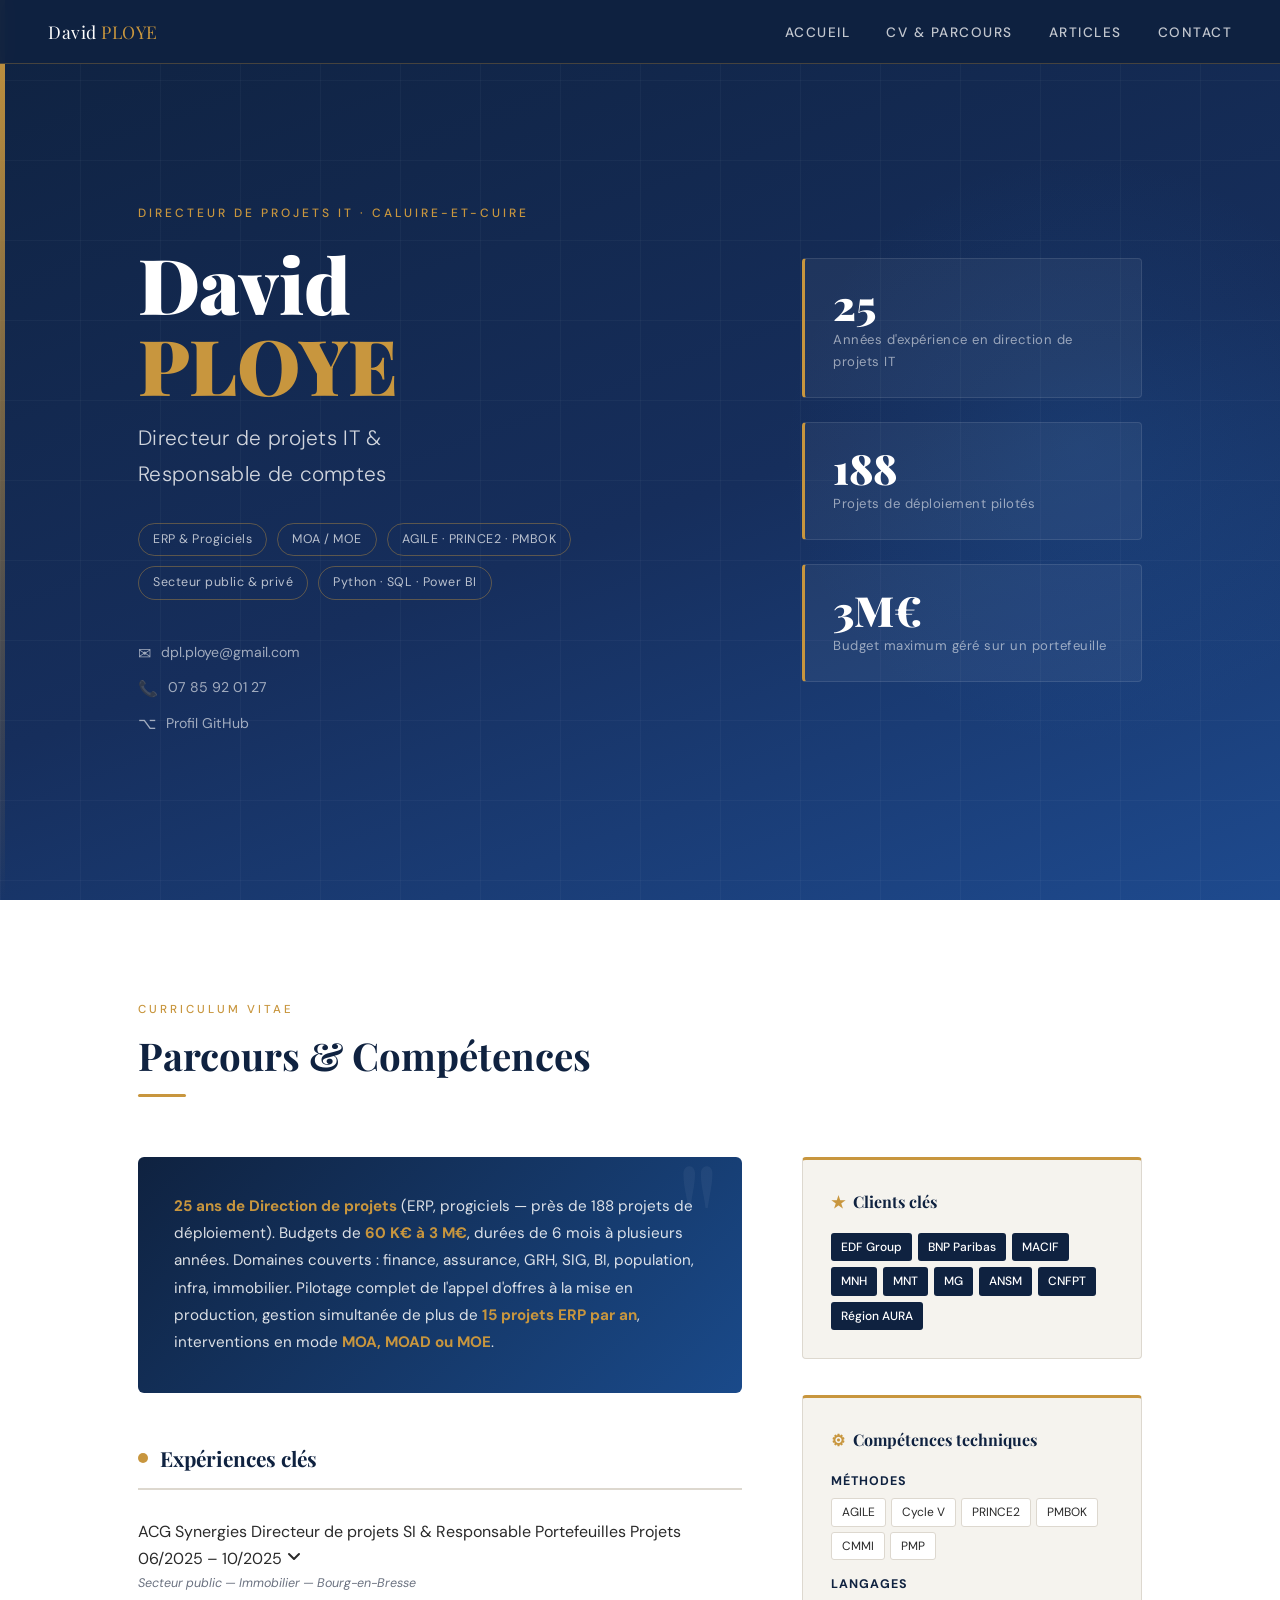
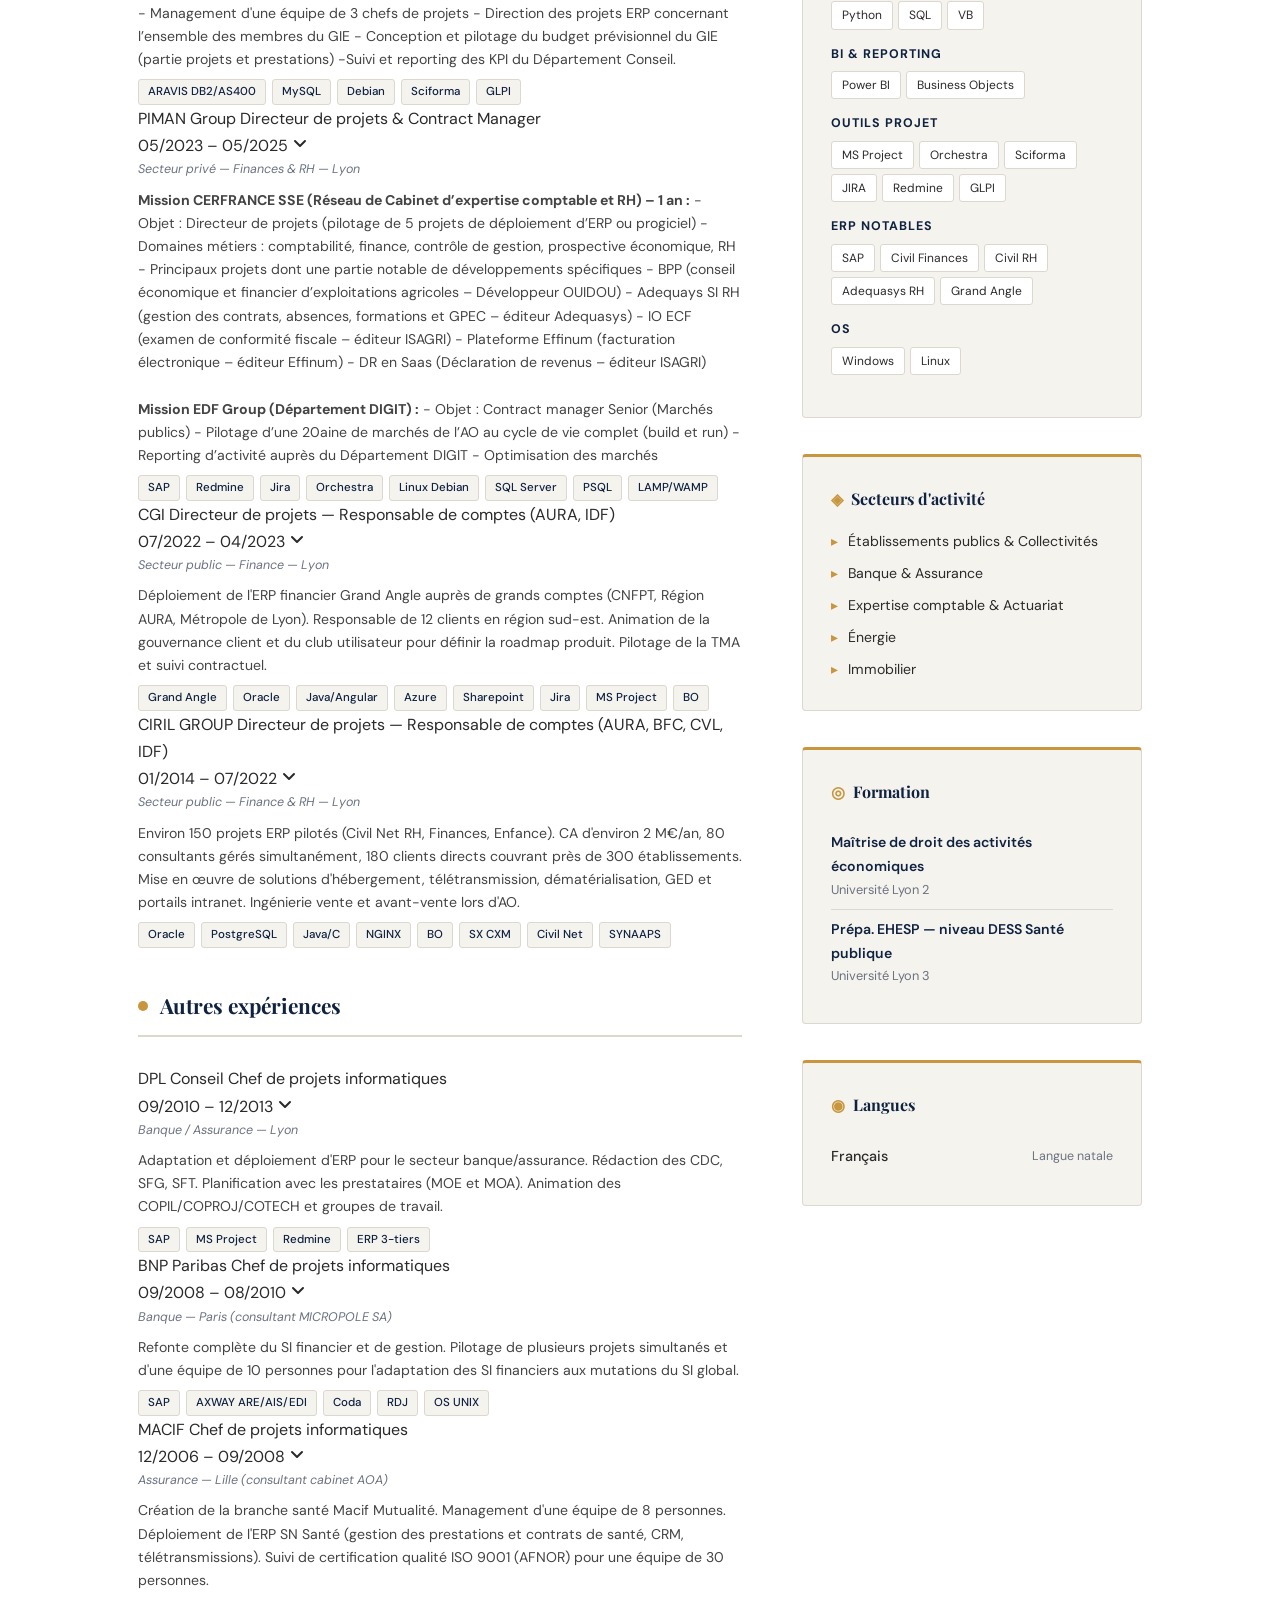
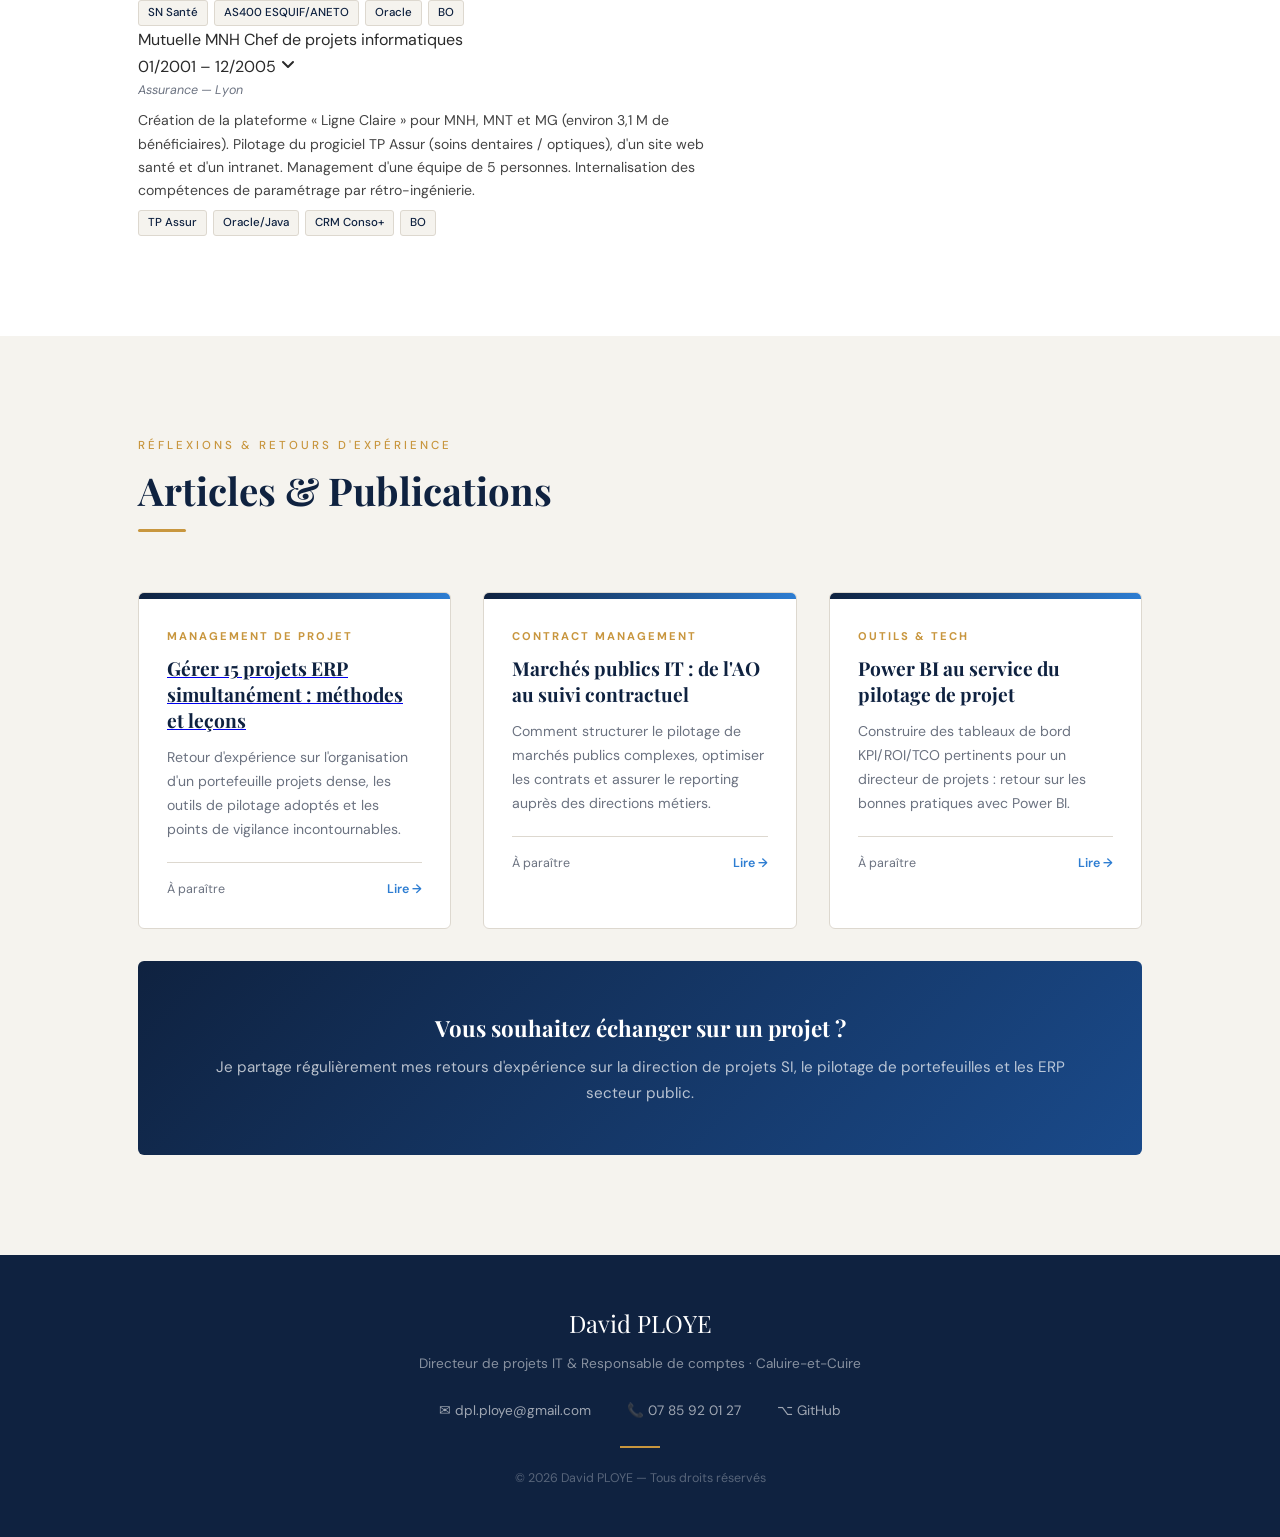
==== commit 003223cf: "V2026-05-11_Ajout balise  /div pour corr erreur_V16-36" ====
--- a/index.html
+++ b/index.html
@@ -158,7 +158,7 @@
                   - Objet : Contract manager Senior (Marchés publics)
                     - Pilotage d’une 20aine de marchés de l’AO au cycle de vie complet (build et run)
                     - Reporting d’activité auprès du Département DIGIT
-                    - Optimisation des marchés
+                    - Optimisation des marchés</div>
                 <div class="tl-tech">
                   <span>SAP</span><span>Redmine</span><span>Jira</span><span>Orchestra</span><span>Linux Debian</span><span>SQL Server</span><span>PSQL</span><span>LAMP/WAMP</span>
                 </div>
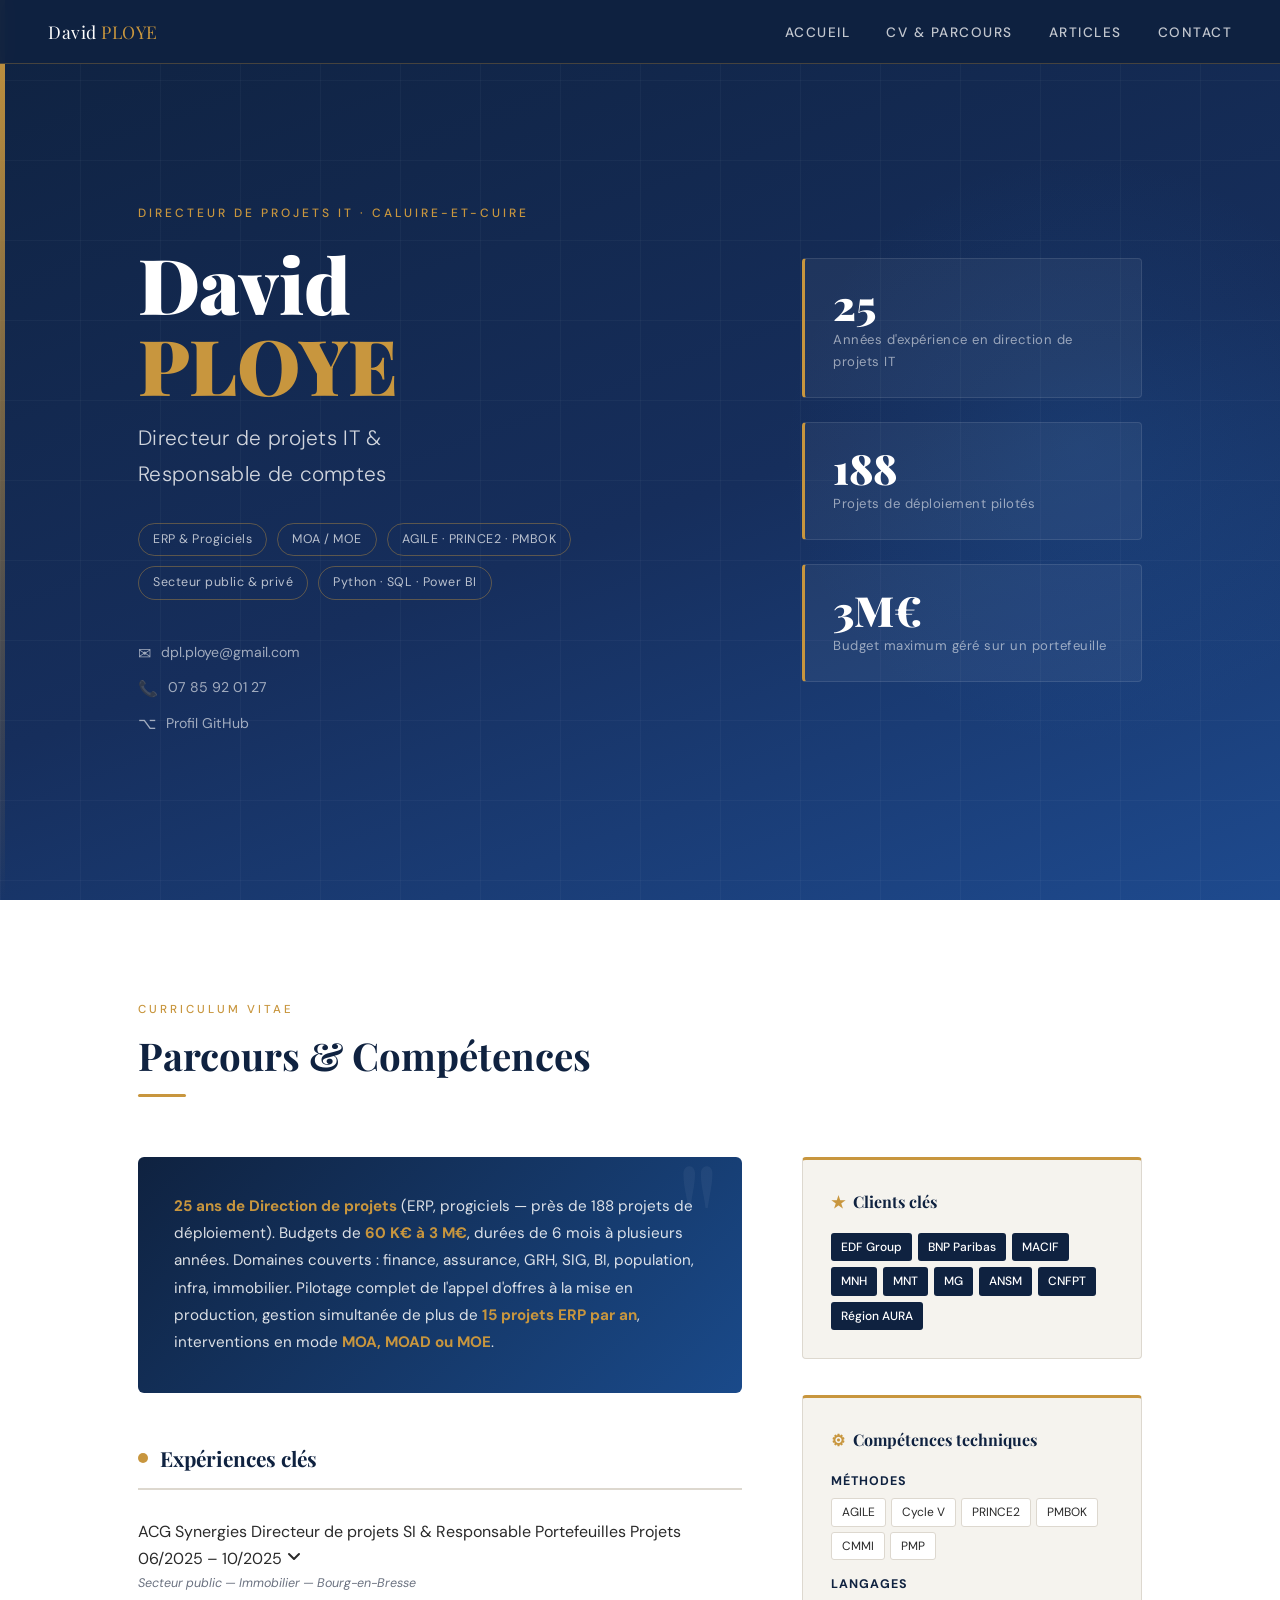
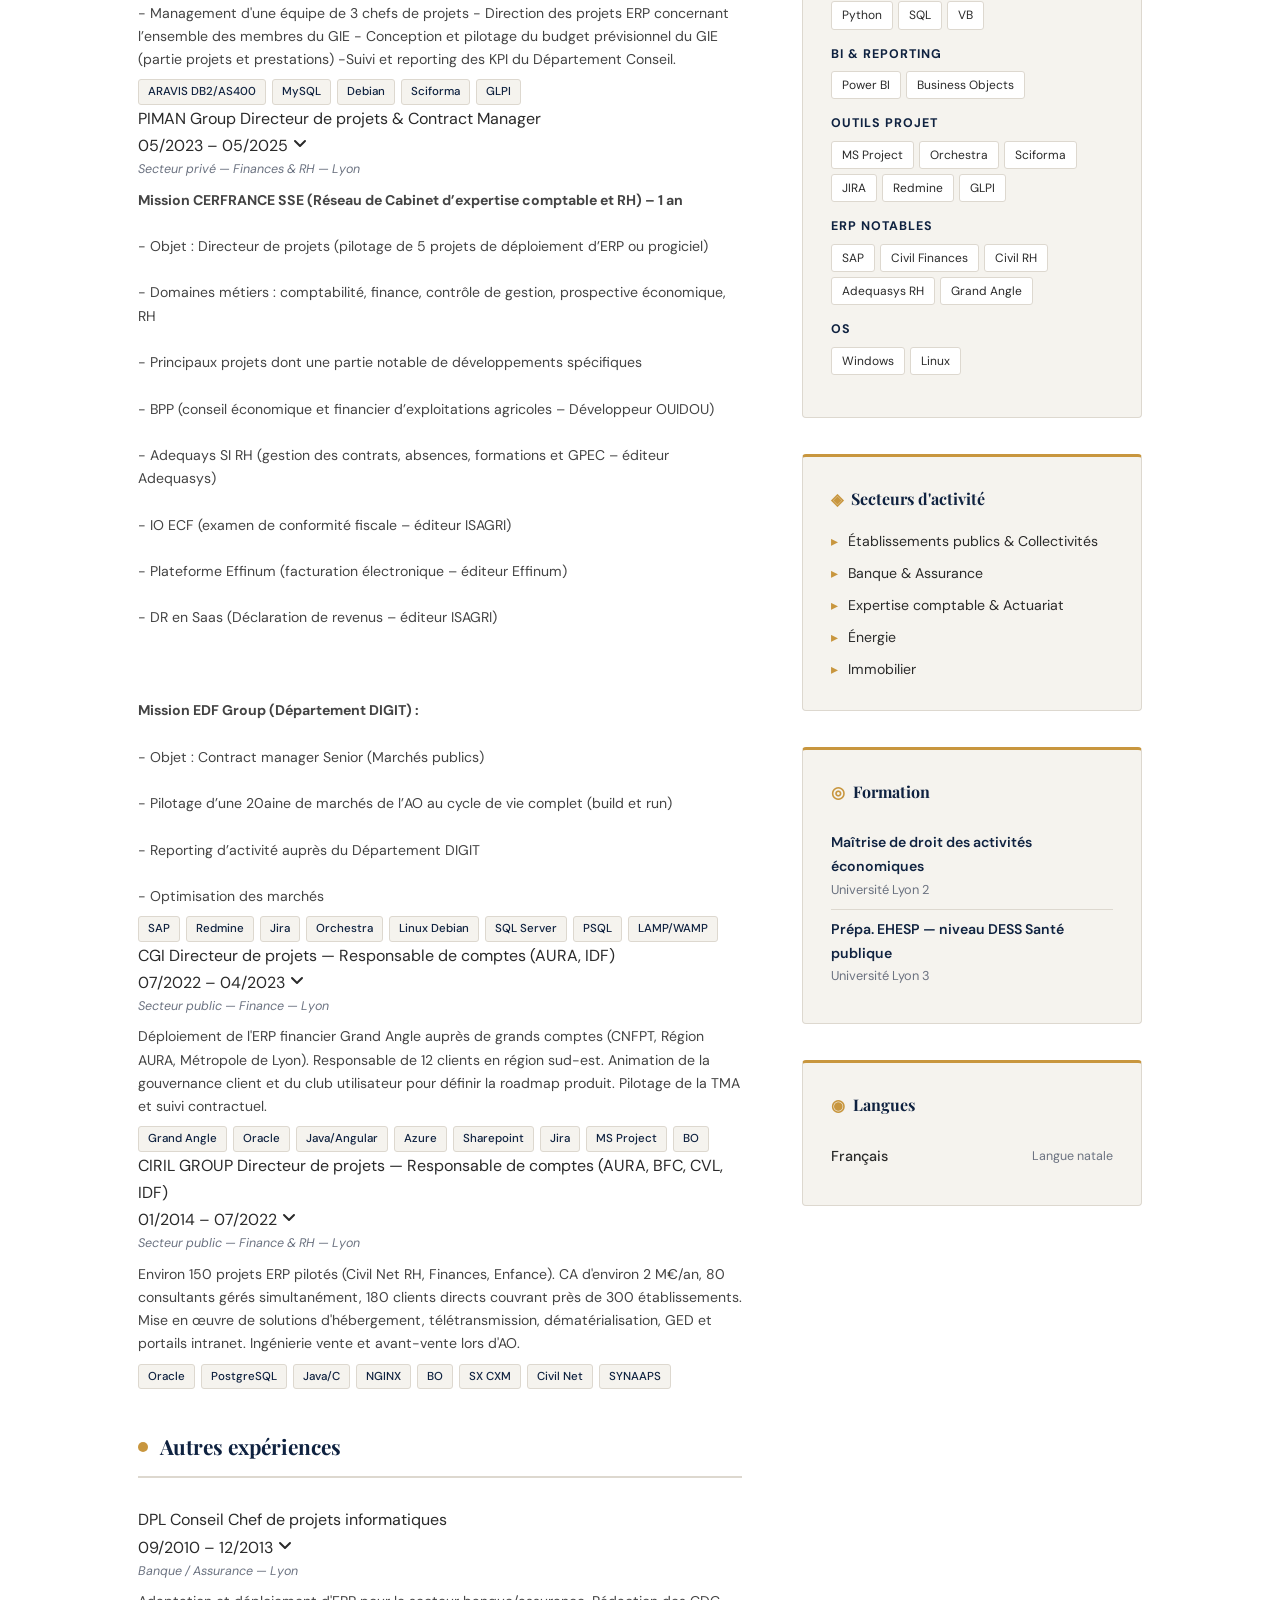
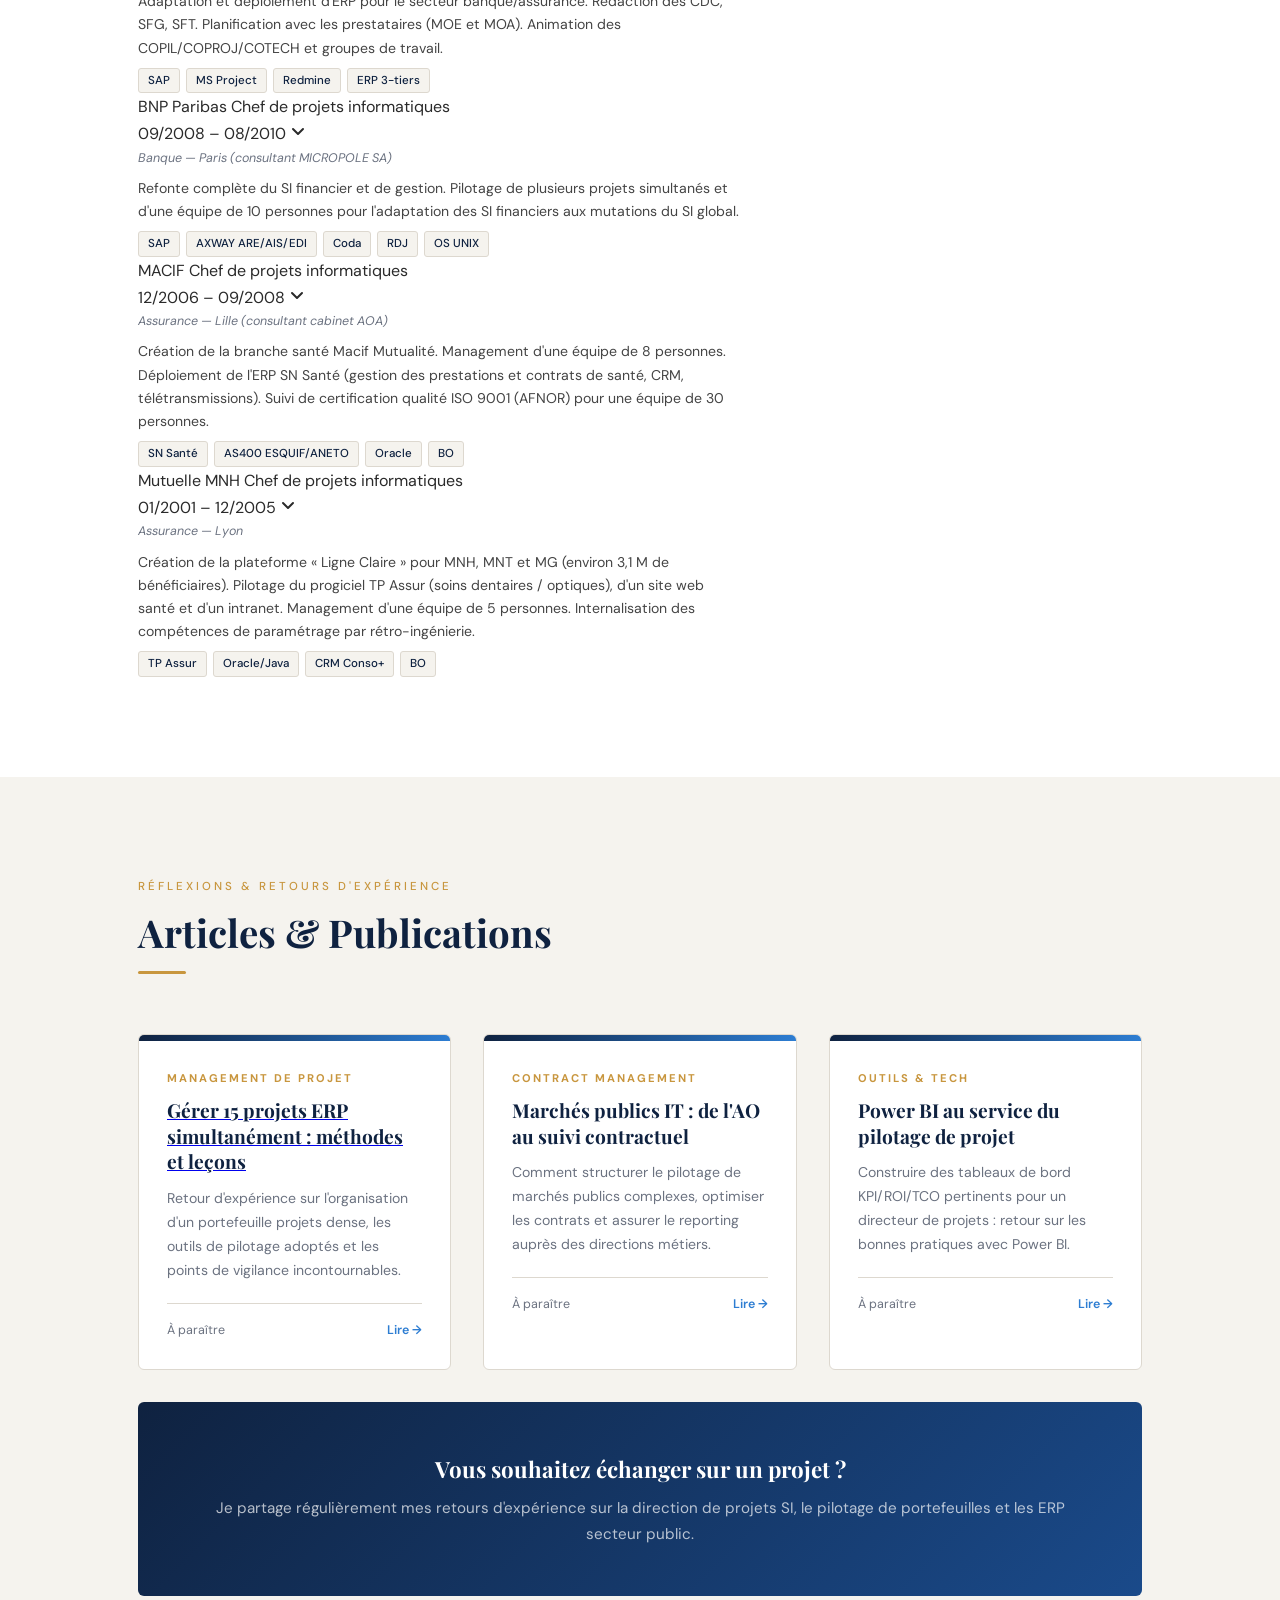
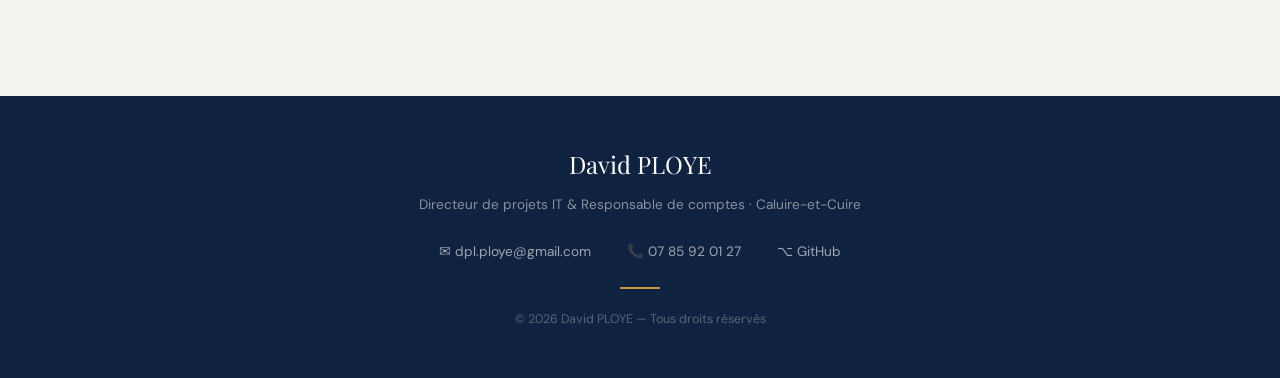
==== commit 283aed70: "V2026-05-11_Ajout balise  br pour retour ligne_V16-39" ====
--- a/index.html
+++ b/index.html
@@ -144,20 +144,20 @@
               <div class="acc-body-inner">
                 <div class="tl-sector">Secteur privé — Finances &amp; RH — Lyon</div>
                 <div class="tl-desc">
-                  <strong>Mission CERFRANCE SSE (Réseau de Cabinet d’expertise comptable et RH) – 1 an :</strong> 
-                  - Objet : Directeur de projets (pilotage de 5 projets de déploiement d’ERP ou progiciel)
-                  - Domaines métiers : comptabilité, finance, contrôle de gestion, prospective économique, RH
-                  - Principaux projets dont une partie notable de développements spécifiques
-                    - BPP (conseil économique et financier d’exploitations agricoles – Développeur OUIDOU)
-                    - Adequays SI RH (gestion des contrats, absences, formations et GPEC – éditeur Adequasys)
-                    - IO ECF (examen de conformité fiscale – éditeur ISAGRI)
-                    - Plateforme Effinum (facturation électronique – éditeur Effinum)
-                    - DR en Saas (Déclaration de revenus – éditeur ISAGRI)
+                  <strong>Mission CERFRANCE SSE (Réseau de Cabinet d’expertise comptable et RH) – 1 an </strong><br><br> 
+                  - Objet : Directeur de projets (pilotage de 5 projets de déploiement d’ERP ou progiciel)<br><br>
+                  - Domaines métiers : comptabilité, finance, contrôle de gestion, prospective économique, RH<br><br>
+                  - Principaux projets dont une partie notable de développements spécifiques<br><br>
+                    - BPP (conseil économique et financier d’exploitations agricoles – Développeur OUIDOU)<br><br>
+                    - Adequays SI RH (gestion des contrats, absences, formations et GPEC – éditeur Adequasys)<br><br>
+                    - IO ECF (examen de conformité fiscale – éditeur ISAGRI)<br><br>
+                    - Plateforme Effinum (facturation électronique – éditeur Effinum)<br><br>
+                    - DR en Saas (Déclaration de revenus – éditeur ISAGRI)<br><br>
                   <br><br>
-                  <strong>Mission EDF Group (Département DIGIT) :</strong> 
-                  - Objet : Contract manager Senior (Marchés publics)
-                    - Pilotage d’une 20aine de marchés de l’AO au cycle de vie complet (build et run)
-                    - Reporting d’activité auprès du Département DIGIT
+                  <strong>Mission EDF Group (Département DIGIT) :</strong> <br><br>
+                  - Objet : Contract manager Senior (Marchés publics)<br><br>
+                    - Pilotage d’une 20aine de marchés de l’AO au cycle de vie complet (build et run)<br><br>
+                    - Reporting d’activité auprès du Département DIGIT<br><br>
                     - Optimisation des marchés</div>
                 <div class="tl-tech">
                   <span>SAP</span><span>Redmine</span><span>Jira</span><span>Orchestra</span><span>Linux Debian</span><span>SQL Server</span><span>PSQL</span><span>LAMP/WAMP</span>
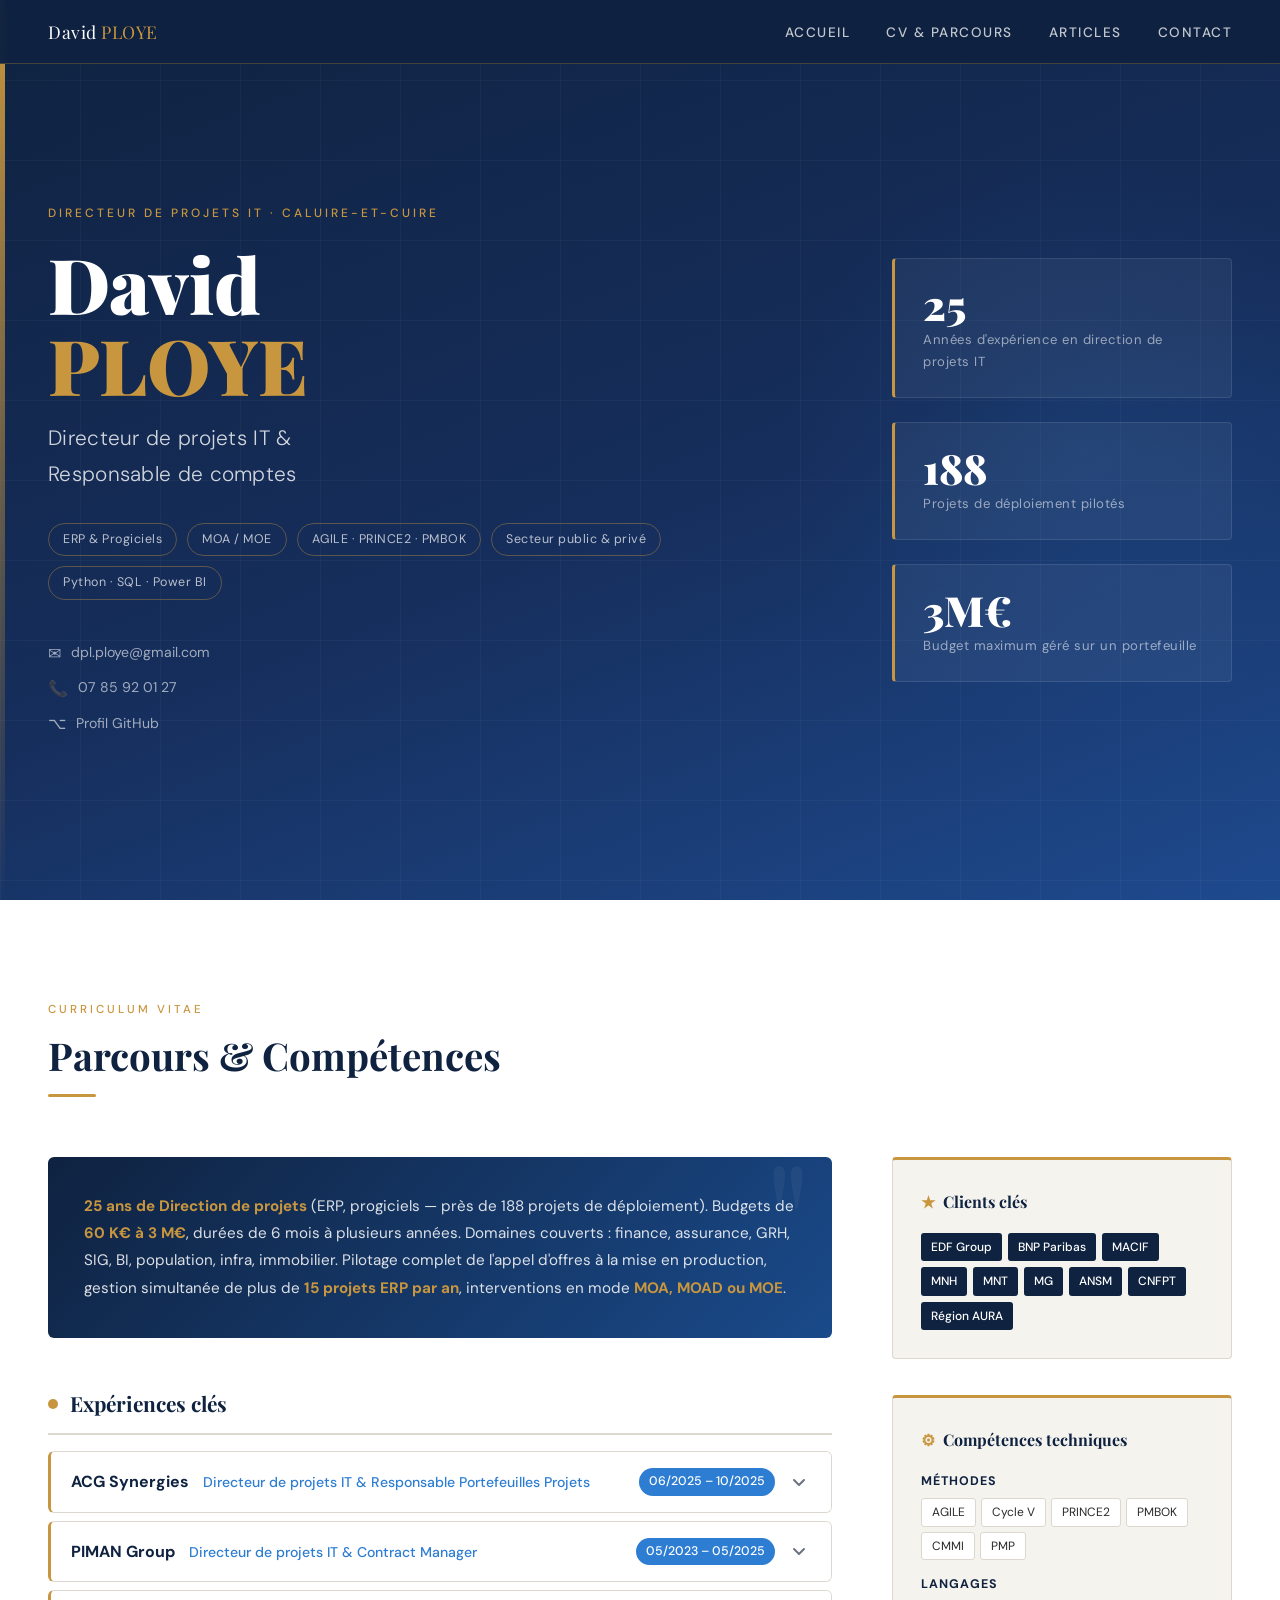
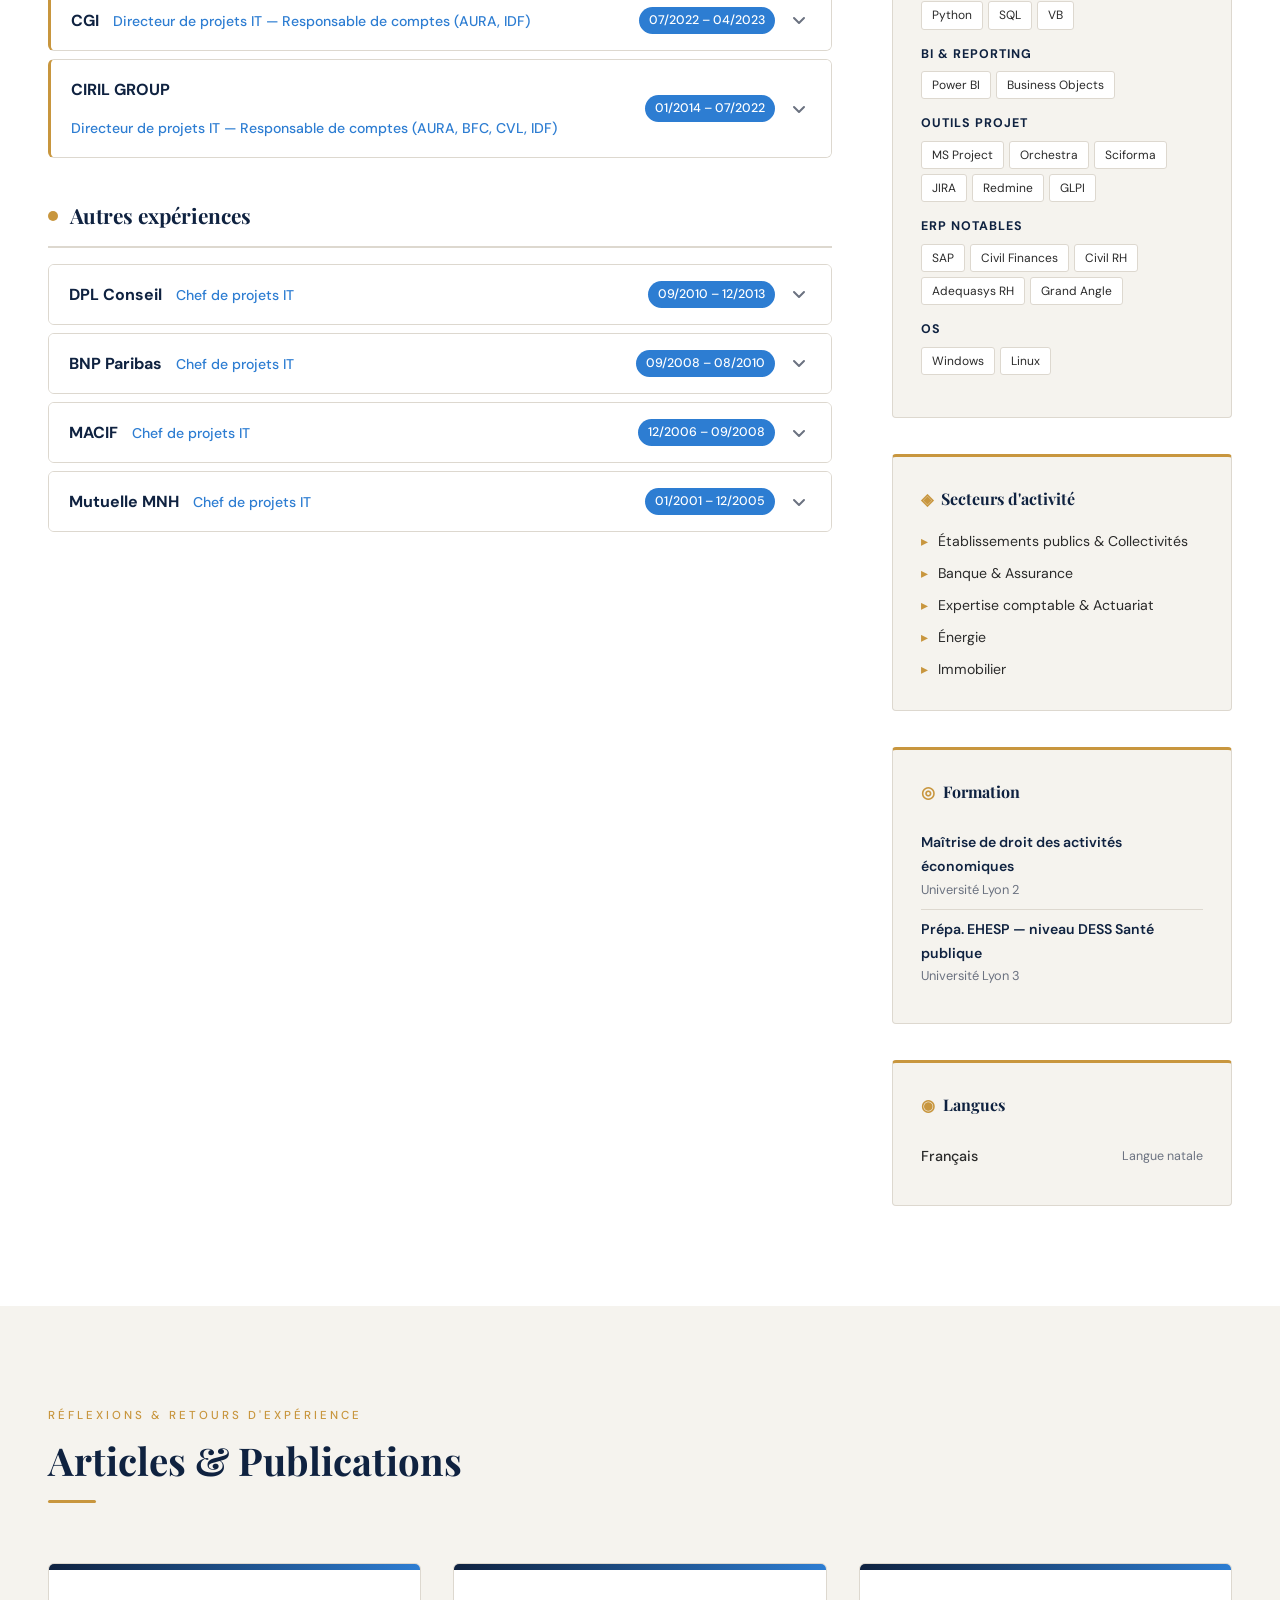
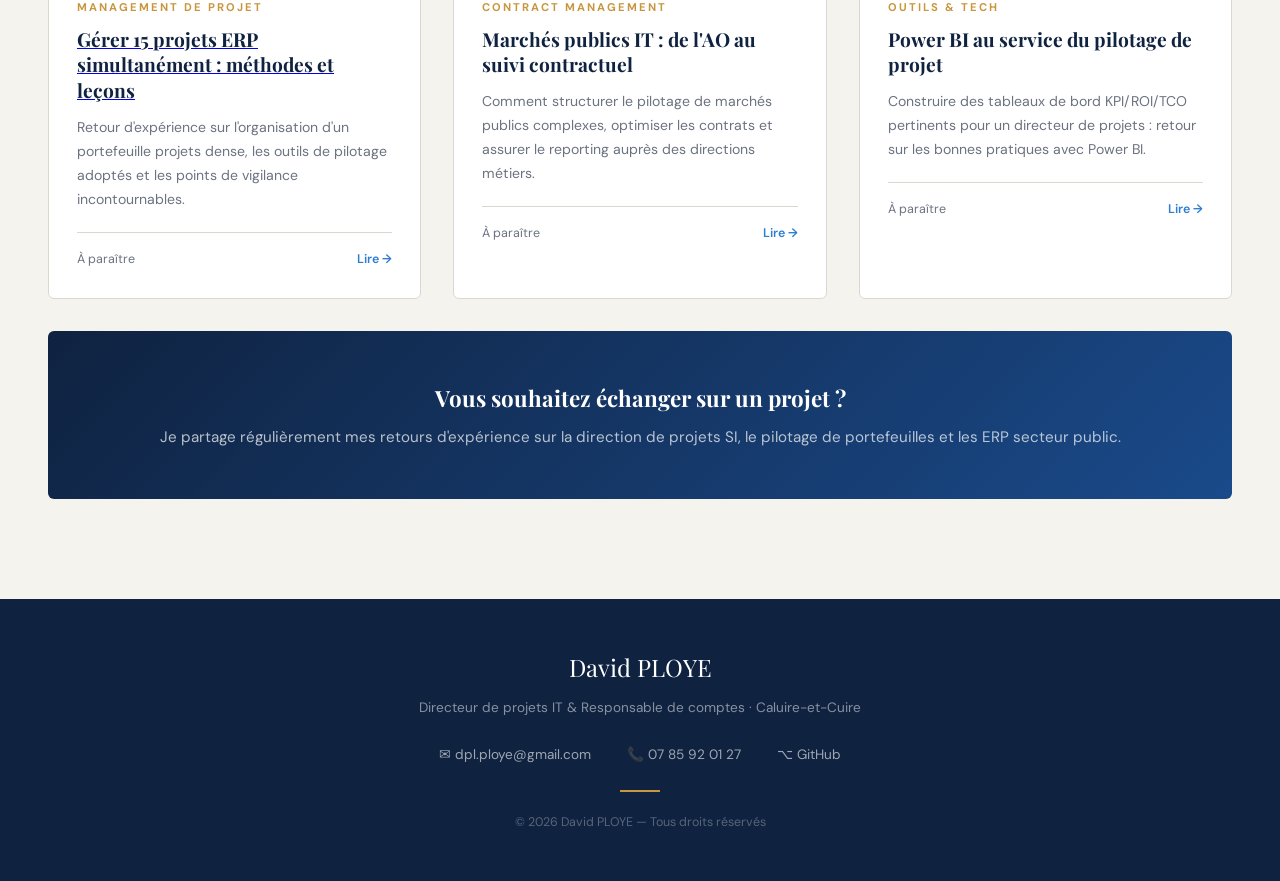
==== commit 304c2076: "V2026-05-11_21-05_Ajout contenu - sys de liste - largeur frame" ====
--- a/index.html
+++ b/index.html
@@ -98,7 +98,7 @@
             <div class="acc-header" role="button" aria-expanded="false">
               <div class="acc-header-left">
                 <span class="acc-company">ACG Synergies</span>
-                <span class="acc-role">Directeur de projets SI &amp; Responsable Portefeuilles Projets</span>
+                <span class="acc-role">Directeur de projets IT &amp; Responsable Portefeuilles Projets</span>
               </div>
               <div class="acc-header-right">
                 <span class="acc-date">06/2025 – 10/2025</span>
@@ -113,12 +113,15 @@
               <div class="acc-body-inner">
                 <div class="tl-sector">Secteur public — Immobilier — Bourg-en-Bresse</div>
                 <div class="tl-desc">
-                  - Management d'une équipe de 3 chefs de projets
-                  - Direction des projets ERP concernant l’ensemble des membres du GIE
-                  - Conception et pilotage du budget prévisionnel du GIE (partie projets et prestations)
-                  -Suivi et reporting des KPI du Département Conseil.</div>
-                <div class="tl-tech">
-                  <span>ARAVIS DB2/AS400</span><span>MySQL</span><span>Debian</span><span>Sciforma</span><span>GLPI</span>
+                   <p><strong>Missions principales</strong></p>
+                   <ul>  
+                   <li>Management d'une équipe de 3 chefs de projets</li>
+                   <li>Direction des projets ERP concernant l’ensemble des membres du GIE</li>
+                   <li>Conception et pilotage du budget prévisionnel du GIE (partie projets et prestations)</li>
+                   </ul>
+                </div> 
+                <div class="tl-tech">
+                  <span>ARAVIS (DB2/AS400)</span><span>MySQL</span><span>Debian</span><span>Sciforma</span><span>GLPI</span><span>Windows server</span>
                 </div>
               </div>
             </div>
@@ -129,7 +132,7 @@
             <div class="acc-header" role="button" aria-expanded="false">
               <div class="acc-header-left">
                 <span class="acc-company">PIMAN Group</span>
-                <span class="acc-role">Directeur de projets &amp; Contract Manager</span>
+                <span class="acc-role">Directeur de projets IT &amp; Contract Manager</span>
               </div>
               <div class="acc-header-right">
                 <span class="acc-date">05/2023 – 05/2025</span>
@@ -144,23 +147,31 @@
               <div class="acc-body-inner">
                 <div class="tl-sector">Secteur privé — Finances &amp; RH — Lyon</div>
                 <div class="tl-desc">
-                  <strong>Mission CERFRANCE SSE (Réseau de Cabinet d’expertise comptable et RH) – 1 an </strong><br><br> 
-                  - Objet : Directeur de projets (pilotage de 5 projets de déploiement d’ERP ou progiciel)<br><br>
-                  - Domaines métiers : comptabilité, finance, contrôle de gestion, prospective économique, RH<br><br>
-                  - Principaux projets dont une partie notable de développements spécifiques<br><br>
-                    - BPP (conseil économique et financier d’exploitations agricoles – Développeur OUIDOU)<br><br>
-                    - Adequays SI RH (gestion des contrats, absences, formations et GPEC – éditeur Adequasys)<br><br>
-                    - IO ECF (examen de conformité fiscale – éditeur ISAGRI)<br><br>
-                    - Plateforme Effinum (facturation électronique – éditeur Effinum)<br><br>
-                    - DR en Saas (Déclaration de revenus – éditeur ISAGRI)<br><br>
-                  <br><br>
-                  <strong>Mission EDF Group (Département DIGIT) :</strong> <br><br>
-                  - Objet : Contract manager Senior (Marchés publics)<br><br>
-                    - Pilotage d’une 20aine de marchés de l’AO au cycle de vie complet (build et run)<br><br>
-                    - Reporting d’activité auprès du Département DIGIT<br><br>
-                    - Optimisation des marchés</div>
-                <div class="tl-tech">
-                  <span>SAP</span><span>Redmine</span><span>Jira</span><span>Orchestra</span><span>Linux Debian</span><span>SQL Server</span><span>PSQL</span><span>LAMP/WAMP</span>
+                  <strong>Mission CERFRANCE SSE (Réseau de Cabinet d’expertise comptable et RH) – 1 an </strong><br><br>
+                  <ul>
+                  <li><p><strong>Objet : </strong>Directeur de projets (pilotage de 5 projets de déploiement d’ERP ou progiciel)</p></li>
+                  <li><p><strong>Domaines métiers : </strong>comptabilité, finance, contrôle de gestion, prospective économique, RH</p></li>
+                  <li><p><strong>Principaux projets </strong> (dont une partie notable de développements spécifiques)</p></li>
+                  <ul>
+                    <li>BPP (conseil économique et financier d’exploitations agricoles – Développeur OUIDOU)</li>
+                    <li>Adequays SI RH (gestion des contrats, absences, formations et GPEC – éditeur Adequasys)</li>
+                    <li>IO ECF (examen de conformité fiscale – éditeur ISAGRI)</li>
+                    <li>Plateforme Effinum (facturation électronique – éditeur Effinum)</li>
+                    <li>DR en Saas (Déclaration de revenus – éditeur ISAGRI)</li>
+                  </ul>
+                  </ul>
+                  <br>
+                  <strong>Mission EDF Group (Département DIGIT) :</strong><br><br>
+                  <ul>
+                  <li><p><strong>Objet : </strong>Contract manager Senior (Marchés publics)</p></li>
+                  <ul>
+                    <li>Pilotage d’une 20aine de marchés de l’AO au cycle de vie complet (build et run)</li>
+                    <li>Reporting d’activité auprès du Département DIGIT</li>
+                    <li>Optimisation des marchés</li>
+                    </ul>
+                    </div>
+                <div class="tl-tech">
+                  <span>nombreux progiciels et interfaces</span><span>OS Windows et Windows Server</span><span>OS DEBIAN</span><span>Apache</span><span>NGINX</span><span>SQL Server</span><span>MYSQL</span><span>PSQL</span><span>LAMP/WAMP</span><span>Postman</span><span>Pheonix (Blueway)</span><span>Redmine</span><span>Jira</span><span>Teams</span><span>Planisware Orchestra</span><span>SAP</span><span>Easy Vista</span>
                 </div>
               </div>
             </div>
@@ -171,7 +182,7 @@
             <div class="acc-header" role="button" aria-expanded="false">
               <div class="acc-header-left">
                 <span class="acc-company">CGI</span>
-                <span class="acc-role">Directeur de projets — Responsable de comptes (AURA, IDF)</span>
+                <span class="acc-role">Directeur de projets IT — Responsable de comptes (AURA, IDF)</span>
               </div>
               <div class="acc-header-right">
                 <span class="acc-date">07/2022 – 04/2023</span>
@@ -185,9 +196,21 @@
             <div class="acc-body">
               <div class="acc-body-inner">
                 <div class="tl-sector">Secteur public — Finance — Lyon</div>
-                <div class="tl-desc">Déploiement de l'ERP financier Grand Angle auprès de grands comptes (CNFPT, Région AURA, Métropole de Lyon). Responsable de 12 clients en région sud-est. Animation de la gouvernance client et du club utilisateur pour définir la roadmap produit. Pilotage de la TMA et suivi contractuel.</div>
-                <div class="tl-tech">
-                  <span>Grand Angle</span><span>Oracle</span><span>Java/Angular</span><span>Azure</span><span>Sharepoint</span><span>Jira</span><span>MS Project</span><span>BO</span>
+                <div class="tl-desc">
+                  <ul>
+                  <li><p><strong>Contexte: </strong>déploiement de l’ERP financier Grand Angle auprès de grands comptes (Etbs publics
+nationaux, Conseils départementaux et régionaux, grandes villes). Projets de 1 à 2 ans.</p></li>
+                  <li><p><strong>Missions principales : </strong></p></li>
+                  <ul>
+                    <li>Déploiement du logiciel financier Grand Angle au CNFPT</li>
+                    <li>Responsable de comptes, région sud-est (12 clients dont la région AURA, la Métropole de Lyon)</li>
+                    <li>Animation de la gouvernance client et du club utilisateur pour définir la roadmap produit</li>
+                    <li>Pilotage la TMA et suivi contractuel</li>
+                  </ul>
+          
+                </div>
+                <div class="tl-tech">
+                  <span>ERP Grand Angle</span><span>Oracle</span><span>Java/Angular</span><span>Apache Tomcat</span><span>Java et C</span><span>Azure</span><span>Sharepoint</span><span>Jira</span><span>MS Project</span><span>BO</span><span>OS Windows</span><span>OS Debian</span>
                 </div>
               </div>
             </div>
@@ -198,7 +221,7 @@
             <div class="acc-header" role="button" aria-expanded="false">
               <div class="acc-header-left">
                 <span class="acc-company">CIRIL GROUP</span>
-                <span class="acc-role">Directeur de projets — Responsable de comptes (AURA, BFC, CVL, IDF)</span>
+                <span class="acc-role">Directeur de projets IT — Responsable de comptes (AURA, BFC, CVL, IDF)</span>
               </div>
               <div class="acc-header-right">
                 <span class="acc-date">01/2014 – 07/2022</span>
@@ -212,9 +235,22 @@
             <div class="acc-body">
               <div class="acc-body-inner">
                 <div class="tl-sector">Secteur public — Finance &amp; RH — Lyon</div>
-                <div class="tl-desc">Environ 150 projets ERP pilotés (Civil Net RH, Finances, Enfance). CA d'environ 2 M€/an, 80 consultants gérés simultanément, 180 clients directs couvrant près de 300 établissements. Mise en œuvre de solutions d'hébergement, télétransmission, dématérialisation, GED et portails intranet. Ingénierie vente et avant-vente lors d'AO.</div>
-                <div class="tl-tech">
-                  <span>Oracle</span><span>PostgreSQL</span><span>Java/C</span><span>NGINX</span><span>BO</span><span>SX CXM</span><span>Civil Net</span><span>SYNAAPS</span>
+                <div class="tl-desc">
+                <ul>
+                  <li><p><strong>Contexte: </strong>déploiement des ERP Civil Net RH, Finances, Enfance (principalement) auprès de grands
+comptes ou de petits comptes. Environ 150 projets pilotés. Mise en œuvre de solutions d’hébergement , de télétransmission, de dématérialisation, de GED et de portails intranet.</p></li>
+                  <li><p><strong>Missions principales : </strong></p></li>
+                  <ul>
+                    <li>Pilotage des projets ERP (10 consultants en moyenne par projet) - CA d’environ 2 M€ / an</li>
+                    <li>15 projets par an essentiellement GF et RH (en moyenne) – gestion simultanée de 80 consultants</li>
+                    <li>Responsable d’un parc clients (180 clients directs couvrant près de 300 établissements)</li>
+                    <li>Régions : Auvergne Rhône Alpes, Bourgogne Franche-Comté, Centre Val de Loire, IDF en partie</li>
+                    <li>Ingénierie vente et avant-vente à titre principal ou en support aux commerciaux lors d’AO</li>
+                  </ul>
+
+                </div>
+                <div class="tl-tech">
+                  <span>Oracle</span><span>PostgreSQL</span><span>Java/C</span><span>NGINX</span><span>BO</span><span>Jira</span><span>SX CXM (Everwin)</span><span>Civil Net RH</span><span>Civil Net Finances</span><span>Civil Net Enfance</span><span>Civil Net Election</span><span>CityWeb (SRCI)</span><span>Seldon Finances</span><span>IXBUS (SRCI)</span><span>GEOKEY</span><span>CMS EZ Publish</span><span>Hébergement SYNAAPS</span><span>TeamViewer</span><span>OS Windows desktop et serveur</span><span>OS Cent OS (Red Hat)</span>
                 </div>
               </div>
             </div>
@@ -234,7 +270,7 @@
             <div class="acc-header" role="button" aria-expanded="false">
               <div class="acc-header-left">
                 <span class="acc-company">DPL Conseil</span>
-                <span class="acc-role">Chef de projets informatiques</span>
+                <span class="acc-role">Chef de projets IT</span>
               </div>
               <div class="acc-header-right">
                 <span class="acc-date">09/2010 – 12/2013</span>
@@ -248,9 +284,21 @@
             <div class="acc-body">
               <div class="acc-body-inner">
                 <div class="tl-sector">Banque / Assurance — Lyon</div>
-                <div class="tl-desc">Adaptation et déploiement d'ERP pour le secteur banque/assurance. Rédaction des CDC, SFG, SFT. Planification avec les prestataires (MOE et MOA). Animation des COPIL/COPROJ/COTECH et groupes de travail.</div>
-                <div class="tl-tech">
-                  <span>SAP</span><span>MS Project</span><span>Redmine</span><span>ERP 3-tiers</span>
+                <div class="tl-desc">
+                <ul>
+                  <li><p><strong>Contexte: </strong> Adaptation ou déploiement d’ERP de plusieurs sociétés du secteur banque / assurance</p></li>
+                  <li><p><strong>Missions principales : </strong></p></li>
+                  <ul>
+                    <li>Rédaction des cahiers des charges, spécifications fonctionnelles et techniques</li>
+                    <li>Planification des projets avec les prestataires (travaux MOE et MOA)</li>
+                    <li>Animation des ateliers, pilotage des tests fonctionnels et techniques</li>
+                    <li>Gestion des relations avec l’éditeur, suivi financier et contrôle de la facturation</li>
+                    <li>Animation des COPIL, COPROJ, COTECH et groupes de travail</li>
+                  </ul>
+
+                </div>
+                <div class="tl-tech">
+                  <span>SAP</span><span>MS Project</span><span>Redmine</span><span>CODA comptabilité</span><span>Axway ARE</span><span>RDJ comptabilité (interpréteur comptable)</span><span>OS Windows desktop et serveur</span><span>OS Debian</span>
                 </div>
               </div>
             </div>
@@ -261,7 +309,7 @@
             <div class="acc-header" role="button" aria-expanded="false">
               <div class="acc-header-left">
                 <span class="acc-company">BNP Paribas</span>
-                <span class="acc-role">Chef de projets informatiques</span>
+                <span class="acc-role">Chef de projets IT</span>
               </div>
               <div class="acc-header-right">
                 <span class="acc-date">09/2008 – 08/2010</span>
@@ -275,9 +323,19 @@
             <div class="acc-body">
               <div class="acc-body-inner">
                 <div class="tl-sector">Banque — Paris (consultant MICROPOLE SA)</div>
-                <div class="tl-desc">Refonte complète du SI financier et de gestion. Pilotage de plusieurs projets simultanés et d'une équipe de 10 personnes pour l'adaptation des SI financiers aux mutations du SI global.</div>
-                <div class="tl-tech">
-                  <span>SAP</span><span>AXWAY ARE/AIS/EDI</span><span>Coda</span><span>RDJ</span><span>OS UNIX</span>
+                <div class="tl-desc">
+                  <ul>
+                  <li><p><strong>Contexte: </strong> Refonte complète du SI financier et de gestion, réorganisation des directions métiers dédiées à la gestion des produits d'assurance, délégation de gestion des produits d'épargne collective
+confiée à un prestataire. Intervention comme consultant de MICROPOLE SA.</p></li>
+                  <li><p><strong>Missions principales : </strong></p></li>
+                  <ul>
+                    <li>Pilotage de plusieurs projets informatiques simultanés</li>
+                    <li>Pilotage d'une équipe de 10 pers. pour assurer l’adaptation des SI financiers aux mutations de l'ensemble du SI de gestion</li>
+                  </ul>
+
+                </div>
+                <div class="tl-tech">
+                  <span>SAP</span><span>AXWAY ARE/AIS/EDI</span><span>Coda comptabilité</span><span>Jira</span><span>RDJ (comptabilité et interpréteur)</span><span>OS UNIX</span><span>OS Windows desktop et serveur</span><span>MS Project</span>
                 </div>
               </div>
             </div>
@@ -288,7 +346,7 @@
             <div class="acc-header" role="button" aria-expanded="false">
               <div class="acc-header-left">
                 <span class="acc-company">MACIF</span>
-                <span class="acc-role">Chef de projets informatiques</span>
+                <span class="acc-role">Chef de projets IT</span>
               </div>
               <div class="acc-header-right">
                 <span class="acc-date">12/2006 – 09/2008</span>
@@ -302,9 +360,20 @@
             <div class="acc-body">
               <div class="acc-body-inner">
                 <div class="tl-sector">Assurance — Lille (consultant cabinet AOA)</div>
-                <div class="tl-desc">Création de la branche santé Macif Mutualité. Management d'une équipe de 8 personnes. Déploiement de l'ERP SN Santé (gestion des prestations et contrats de santé, CRM, télétransmissions). Suivi de certification qualité ISO 9001 (AFNOR) pour une équipe de 30 personnes.</div>
-                <div class="tl-tech">
-                  <span>SN Santé</span><span>AS400 ESQUIF/ANETO</span><span>Oracle</span><span>BO</span>
+                <div class="tl-desc">
+                  <ul>
+                   <li><p><strong>Contexte: </strong>Absorption de la mutuelle la Famille – Création de la branche santé de la MACIF (Macif Mutualité) – Refonte de l’écosystème du SI assurantiel et du CRM – Refonte des processus métiers.
+Intervention comme consultant du cabinet d’actuariat AOA.</p></li>
+                   <li><p><strong>Missions principales : </strong></p></li>
+                  <ul>
+                    <li>Manager une équipe projet de 8 personnes dans le centre de gestion de Lille en vue d'assurer le développement et le déploiement de l'ERP SN Santé (gestion des prestations, et des contrats de santé)</li>
+                    <li>Déployer l'ensemble de l'organisation et dispenser les formations permettant l’utilisation de l'ERP (gestion des prestations et des contrats, CRM, télétransmissions, compte d’exploitation)</li>
+                    <li>Suivi de l'équipe de production « gestion des contrats » (30 pers.) pour répondre aux critères de certification établis par les normes de qualité ISO 9001 (AFNOR).</li>
+                  </ul>
+
+                </div>
+                <div class="tl-tech">
+                  <span>SN Santé(Oracle, Apache, Java)</span><span>AS400 ESQUIF/ANETO</span><span>Oracle</span><span>BO</span><span>MS Project</span><span>Jira</span><span>OS Windows desktop et serveur</span><span>OS 400</span>
                 </div>
               </div>
             </div>
@@ -315,7 +384,7 @@
             <div class="acc-header" role="button" aria-expanded="false">
               <div class="acc-header-left">
                 <span class="acc-company">Mutuelle MNH</span>
-                <span class="acc-role">Chef de projets informatiques</span>
+                <span class="acc-role">Chef de projets IT</span>
               </div>
               <div class="acc-header-right">
                 <span class="acc-date">01/2001 – 12/2005</span>
@@ -329,9 +398,21 @@
             <div class="acc-body">
               <div class="acc-body-inner">
                 <div class="tl-sector">Assurance — Lyon</div>
-                <div class="tl-desc">Création de la plateforme «&nbsp;Ligne Claire&nbsp;» pour MNH, MNT et MG (environ 3,1 M de bénéficiaires). Pilotage du progiciel TP Assur (soins dentaires / optiques), d'un site web santé et d'un intranet. Management d'une équipe de 5 personnes. Internalisation des compétences de paramétrage par rétro-ingénierie.</div>
-                <div class="tl-tech">
-                  <span>TP Assur</span><span>Oracle/Java</span><span>CRM Conso+</span><span>BO</span>
+                <div class="tl-desc">
+                <ul>
+                   <li><p><strong>Contexte: </strong>création en janvier 2001 de la plateforme téléphonique d'information et de conseil ensanté «&nbsp;Ligne Claire&nbsp;» pour le compte des Mutuelles Nationale Hospitalière, Mutuelle Nationale Territoriale et Mutuelle générale (environ 3,1 M de bénéficiaires).             </p></li>
+                   <li><p><strong>Missions principales : </strong></p></li>
+                  <ul>
+                    <li>Pilotage du projet de conception du progiciel TP Assur (analyse des soins dentaires et matériels optiques), d’un site WEB d’information en santé et d’un Intranet (base de connaissances métiers)</li>
+                    <li>Management d'une équipe projet de 5 pers. pour créer un service d'étude des devis (soins dentaires / matériels optiques) et de conseils destinés aux adhérents</li>
+                    <li>Assurer la formation continue de l’ensemble du personnel</li>
+                    <li>Assurer le suivi de la TMA et représenter la société auprès du club utilisateur de l’éditeur</li>
+                    <li>Internaliser les compétences de paramétrage de TP Assur par rétro-ingénierie et paramétrer les règles de gestion(développement en visual basic et langage ad hoc)</li>
+                  </ul>
+
+                </div>
+                <div class="tl-tech">
+                  <span>TP Assur(Oracle, Apache, Java)</span><span>Jira</span><span>CRM Conso+</span><span>BO</span><span>OS Windows desktop et serveur</span><span>OS Linux</span>
                 </div>
               </div>
             </div>
--- a/style.css
+++ b/style.css
@@ -1,6 +1,6 @@
-/* ═══════════════════════════════════════════
+/* ___________________________________________
    style.css — Blog David PLOYE
-   ═══════════════════════════════════════════ */
+   ___________________________________________ */
 
 /* ── RESET & BASE ── */
 *, *::before, *::after { box-sizing: border-box; margin: 0; padding: 0; }
@@ -80,9 +80,14 @@
   width: 600px; height: 600px; border-radius: 50%;
   background: radial-gradient(circle, rgba(45,125,210,0.12) 0%, transparent 70%);
 }
+/* ┌─────────────────────────────────────────────────────────────────┐
+   │ PARAMÈTRE 3 — Largeur maximale de la hero section (presa)       │
+   │ Valeur initiale : 1100px                                        │
+   │ Valeur actuelle : 1467px  (aligné avec .section-wrap)           │
+   └─────────────────────────────────────────────────────────────────┘ */
 .presa-inner {
   position: relative; z-index: 2;
-  max-width: 1100px; margin: 0 auto; padding: 0 48px;
+  max-width: 1467px; margin: 0 auto; padding: 0 48px;
   display: grid; grid-template-columns: 1fr 340px; gap: 80px; align-items: center;
 }
 .presa-eyebrow {
@@ -144,7 +149,13 @@
 
 /* ── SECTIONS LAYOUT ── */
 section { scroll-margin-top: 64px; }
-.section-wrap { max-width: 1100px; margin: 0 auto; padding: 100px 48px; }
+/* ┌─────────────────────────────────────────────────────────────────┐
+   │ PARAMÈTRE 1 — Largeur maximale du conteneur global              │
+   │ Valeur initiale : 1100px                                        │
+   │ Valeur actuelle : 1467px  (+1/3)                                │
+   │ → Augmenter cette valeur pour élargir TOUT le contenu du site   │
+   └─────────────────────────────────────────────────────────────────┘ */
+.section-wrap { max-width: 1467px; margin: 0 auto; padding: 100px 48px; }
 .section-header { margin-bottom: 60px; }
 .section-label {
   font-size: 0.72rem; font-weight: 500; letter-spacing: 3px;
@@ -163,6 +174,18 @@
 
 /* ── CV SECTION ── */
 #cv { background: var(--white); }
+/* ┌─────────────────────────────────────────────────────────────────┐
+   │ PARAMÈTRE 2 — Répartition colonne principale / sidebar          │
+   │ Valeur initiale : grid-template-columns: 1fr 340px              │
+   │ Valeur actuelle : 1fr 340px (sidebar inchangée)                 │
+   │ → La colonne "1fr" prend tout l'espace restant après la sidebar │
+   │   Augmenter "340px" pour élargir la sidebar (et réduire         │
+   │   mécaniquement la colonne des accordéons).                     │
+   │   Réduire "340px" pour donner plus de place aux accordéons.     │
+   │                                                                 │
+   │ Exemple : "1fr 260px" → accordéons encore plus larges           │
+   │           "1fr 420px" → sidebar plus large                      │
+   └─────────────────────────────────────────────────────────────────┘ */
 .cv-grid {
   display: grid;
   grid-template-columns: 1fr 340px;
@@ -184,11 +207,11 @@
 .cv-intro p { font-size: 0.95rem; line-height: 1.8; color: rgba(255,255,255,0.85); }
 .cv-intro p strong { color: var(--accent); }
 
-/* Expériences */
+/* Titre de groupe */
 .exp-section-title {
   font-family: 'Playfair Display', serif;
   font-size: 1.3rem; color: var(--navy); font-weight: 700;
-  margin-bottom: 28px; padding-bottom: 12px;
+  margin-bottom: 16px; padding-bottom: 12px;
   border-bottom: 2px solid var(--border);
   display: flex; align-items: center; gap: 12px;
 }
@@ -196,37 +219,81 @@
   width: 10px; height: 10px; border-radius: 50%;
   background: var(--accent); flex-shrink: 0;
 }
-.timeline { position: relative; padding-left: 28px; }
-.timeline::before {
-  content: ''; position: absolute;
-  left: 4px; top: 6px; bottom: 0; width: 2px;
-  background: linear-gradient(var(--border), transparent);
-}
-.timeline-item {
-  position: relative; margin-bottom: 36px;
-  animation: fadeUp 0.6s ease both;
-}
-.timeline-item::before {
-  content: ''; position: absolute;
-  left: -27px; top: 7px;
-  width: 10px; height: 10px; border-radius: 50%;
-  background: var(--white); border: 2px solid var(--sky);
-}
-.timeline-item.key::before { background: var(--accent); border-color: var(--accent); }
-.tl-header {
-  display: flex; justify-content: space-between;
-  align-items: flex-start; flex-wrap: wrap; gap: 8px; margin-bottom: 4px;
-}
-.tl-company { font-weight: 700; font-size: 1rem; color: var(--navy); }
-.tl-date {
+
+/* ── ACCORDION TIMELINE ── */
+.accordion { display: flex; flex-direction: column; gap: 8px; margin-bottom: 12px; }
+
+.acc-item {
+  border: 1px solid var(--border);
+  border-radius: 6px;
+  overflow: hidden;
+  transition: box-shadow 0.2s;
+}
+.acc-item:hover { box-shadow: 0 4px 16px rgba(15,34,64,0.08); }
+.acc-item.key { border-left: 3px solid var(--accent); }
+
+/* En-tête cliquable */
+.acc-header {
+  display: flex;
+  align-items: center;
+  justify-content: space-between;
+  padding: 16px 20px;
+  cursor: pointer;
+  background: var(--white);
+  user-select: none;
+  gap: 12px;
+  transition: background 0.15s;
+}
+.acc-header:hover { background: #faf9f6; }
+.acc-item.open .acc-header { background: #faf9f6; border-bottom: 1px solid var(--border); }
+
+.acc-header-left { display: flex; align-items: baseline; gap: 14px; flex: 1; min-width: 0; flex-wrap: wrap; }
+.acc-company { font-weight: 700; font-size: 1rem; color: var(--navy); white-space: nowrap; }
+.acc-role     { font-size: 0.88rem; color: var(--sky); font-weight: 500; }
+
+.acc-header-right { display: flex; align-items: center; gap: 12px; flex-shrink: 0; }
+.acc-date {
   font-size: 0.78rem; font-weight: 500; color: var(--white);
   background: var(--sky); padding: 3px 10px; border-radius: 20px;
   white-space: nowrap;
 }
-.tl-role { font-size: 0.9rem; color: var(--sky); font-weight: 500; margin-bottom: 6px; }
-.tl-sector { font-size: 0.78rem; color: var(--muted); font-style: italic; margin-bottom: 8px; }
-.tl-desc { font-size: 0.88rem; color: #444; line-height: 1.65; }
-.tl-tech { margin-top: 8px; display: flex; flex-wrap: wrap; gap: 6px; }
+.acc-arrow {
+  width: 24px; height: 24px;
+  display: flex; align-items: center; justify-content: center;
+  color: var(--muted); flex-shrink: 0;
+  transition: transform 0.3s ease;
+}
+.acc-item.open .acc-arrow { transform: rotate(180deg); color: var(--accent); }
+
+/* Corps déroulant */
+.acc-body {
+  display: grid;
+  grid-template-rows: 0fr;
+  transition: grid-template-rows 0.35s ease;
+}
+.acc-item.open .acc-body { grid-template-rows: 1fr; }
+
+.acc-body-inner {
+  overflow: hidden;
+  padding: 0 20px;
+  transition: padding 0.35s ease;
+}
+.acc-item.open .acc-body-inner { padding: 20px; }
+
+.tl-sector { font-size: 0.78rem; color: var(--muted); font-style: italic; margin-bottom: 10px; }
+.tl-desc   { font-size: 0.88rem; color: #444; line-height: 1.7; margin-bottom: 12px; }
+.tl-desc ul {
+  margin: 8px 0 12px 38px;
+  display: flex;
+  flex-direction: column;
+  gap: 4px;
+}
+.tl-desc ul li {
+  font-size: 0.88rem;
+  color: #444;
+  line-height: 1.6;
+}
+.tl-tech   { display: flex; flex-wrap: wrap; gap: 6px; }
 .tl-tech span {
   font-size: 0.72rem; padding: 2px 9px;
   background: var(--light); border: 1px solid var(--border);
@@ -377,4 +444,5 @@
   .nav-links { display: none; }
   .presa-name { font-size: 2.8rem; }
   .blog-grid { grid-template-columns: 1fr; }
-}
+  .acc-header-left { flex-direction: column; gap: 4px; }
+}
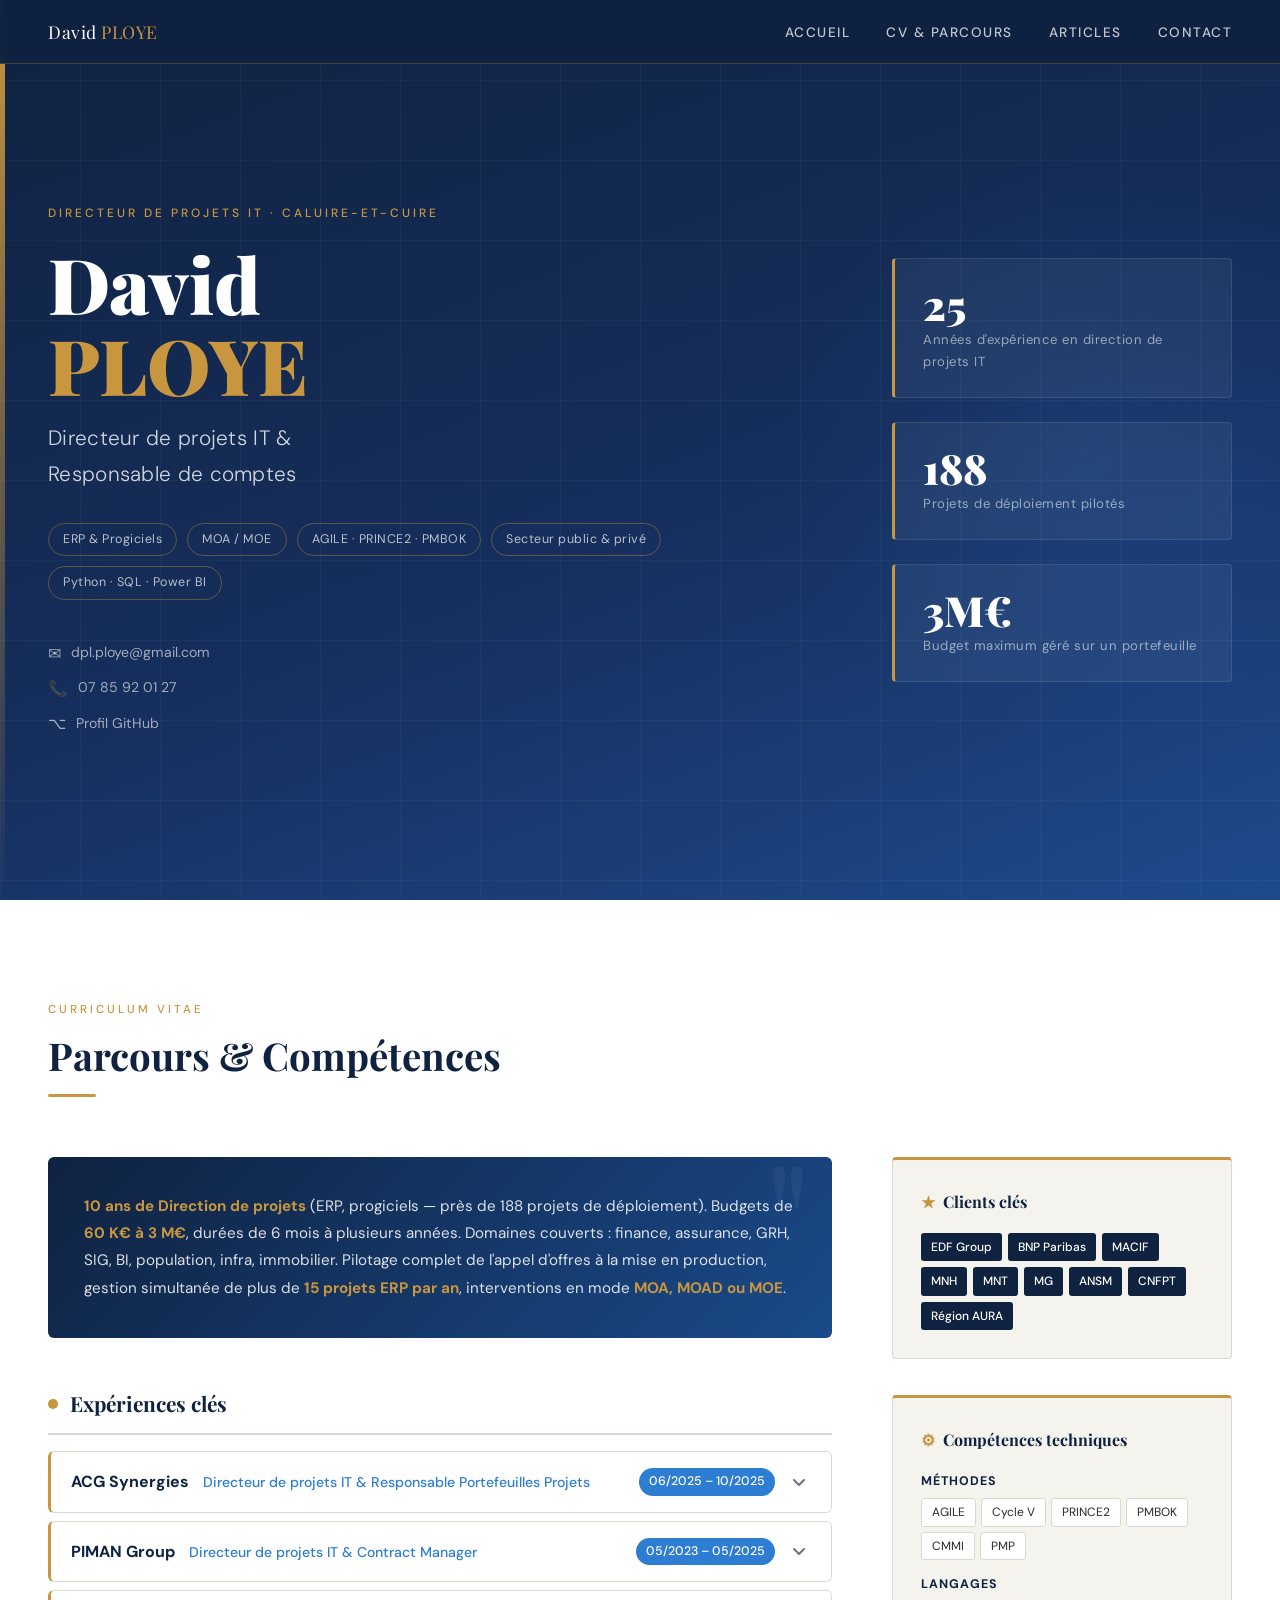
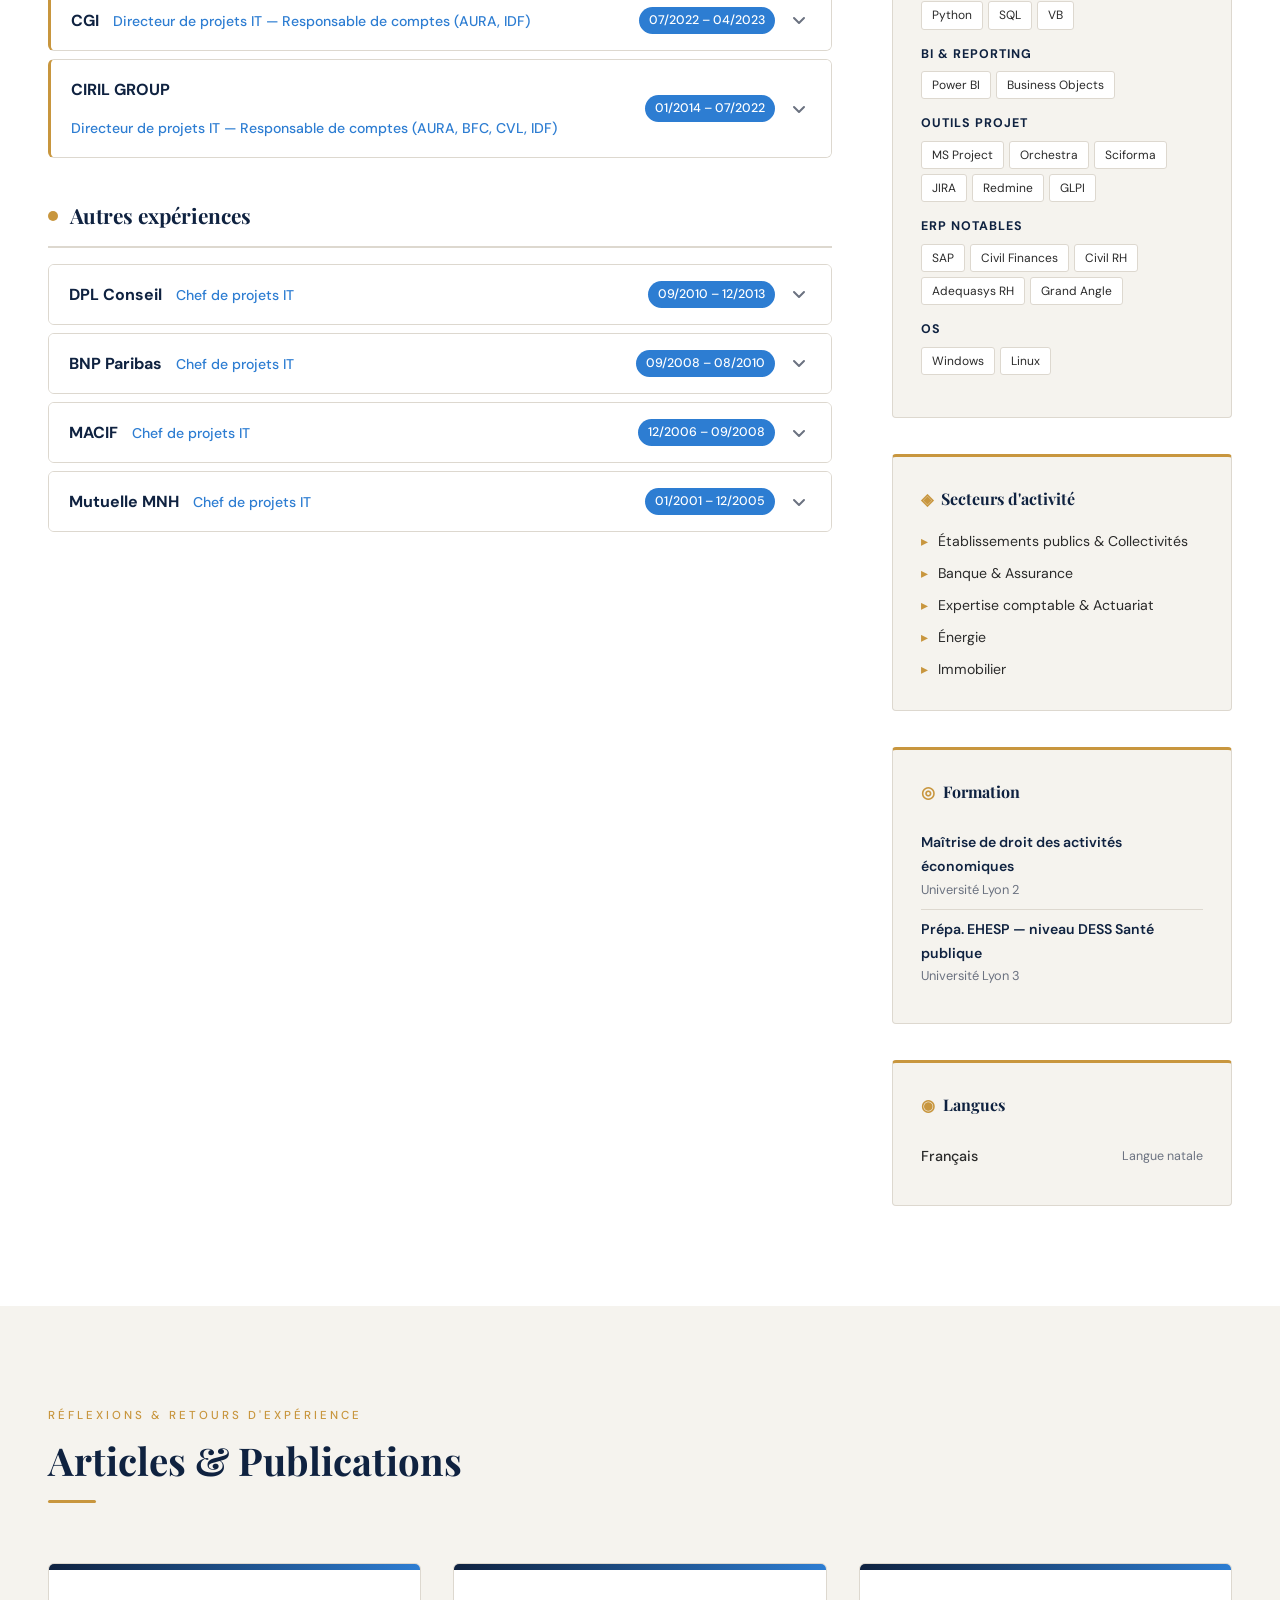
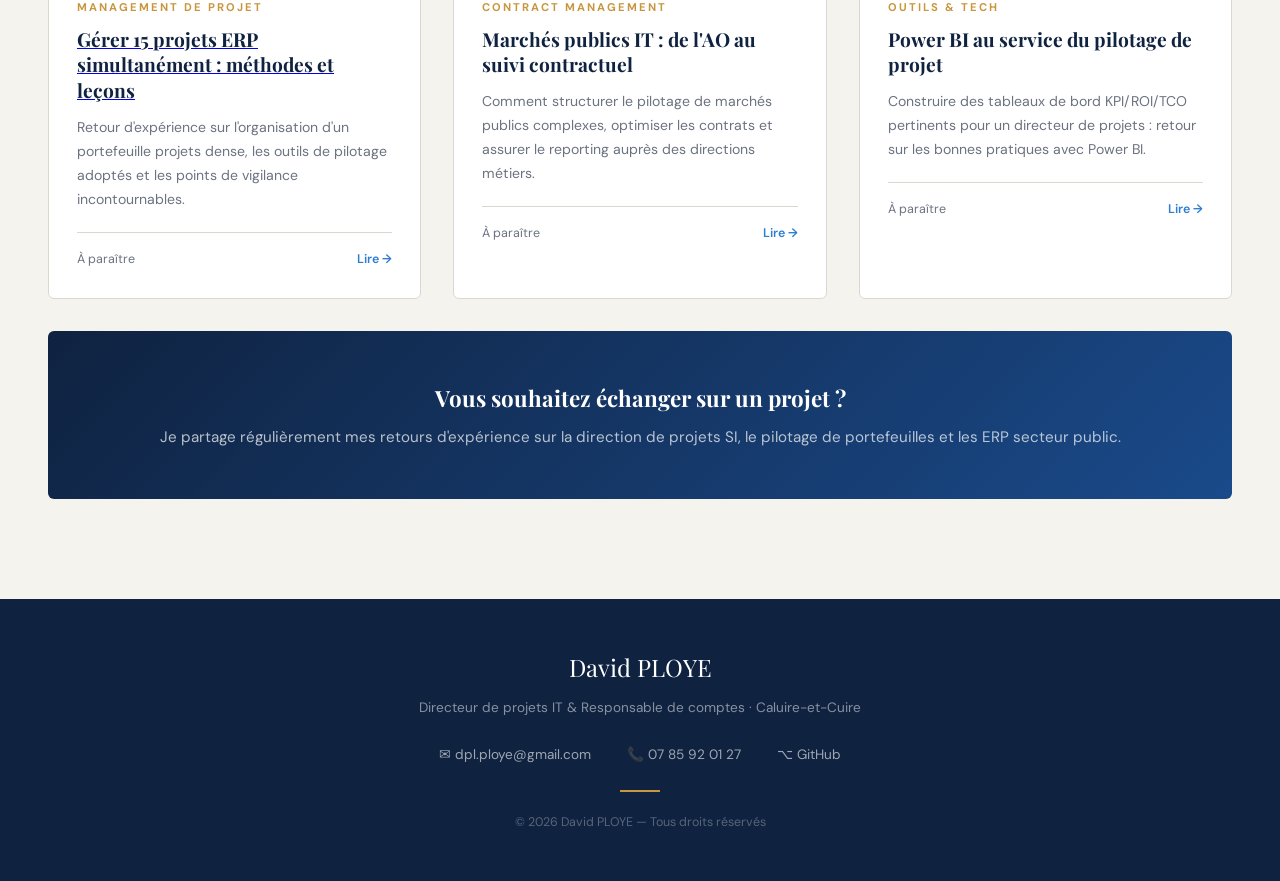
==== commit a2807548: "V2026-05-15_12-20_Indic 10 ans d'expérience" ====
--- a/index.html
+++ b/index.html
@@ -78,7 +78,7 @@
 
         <div class="cv-intro">
           <p>
-            <strong>25 ans de Direction de projets</strong> (ERP, progiciels — près de 188 projets de déploiement).
+            <strong>10 ans de Direction de projets</strong> (ERP, progiciels — près de 188 projets de déploiement).
             Budgets de <strong>60 K€ à 3 M€</strong>, durées de 6 mois à plusieurs années.
             Domaines couverts : finance, assurance, GRH, SIG, BI, population, infra, immobilier.
             Pilotage complet de l'appel d'offres à la mise en production, gestion simultanée de plus de
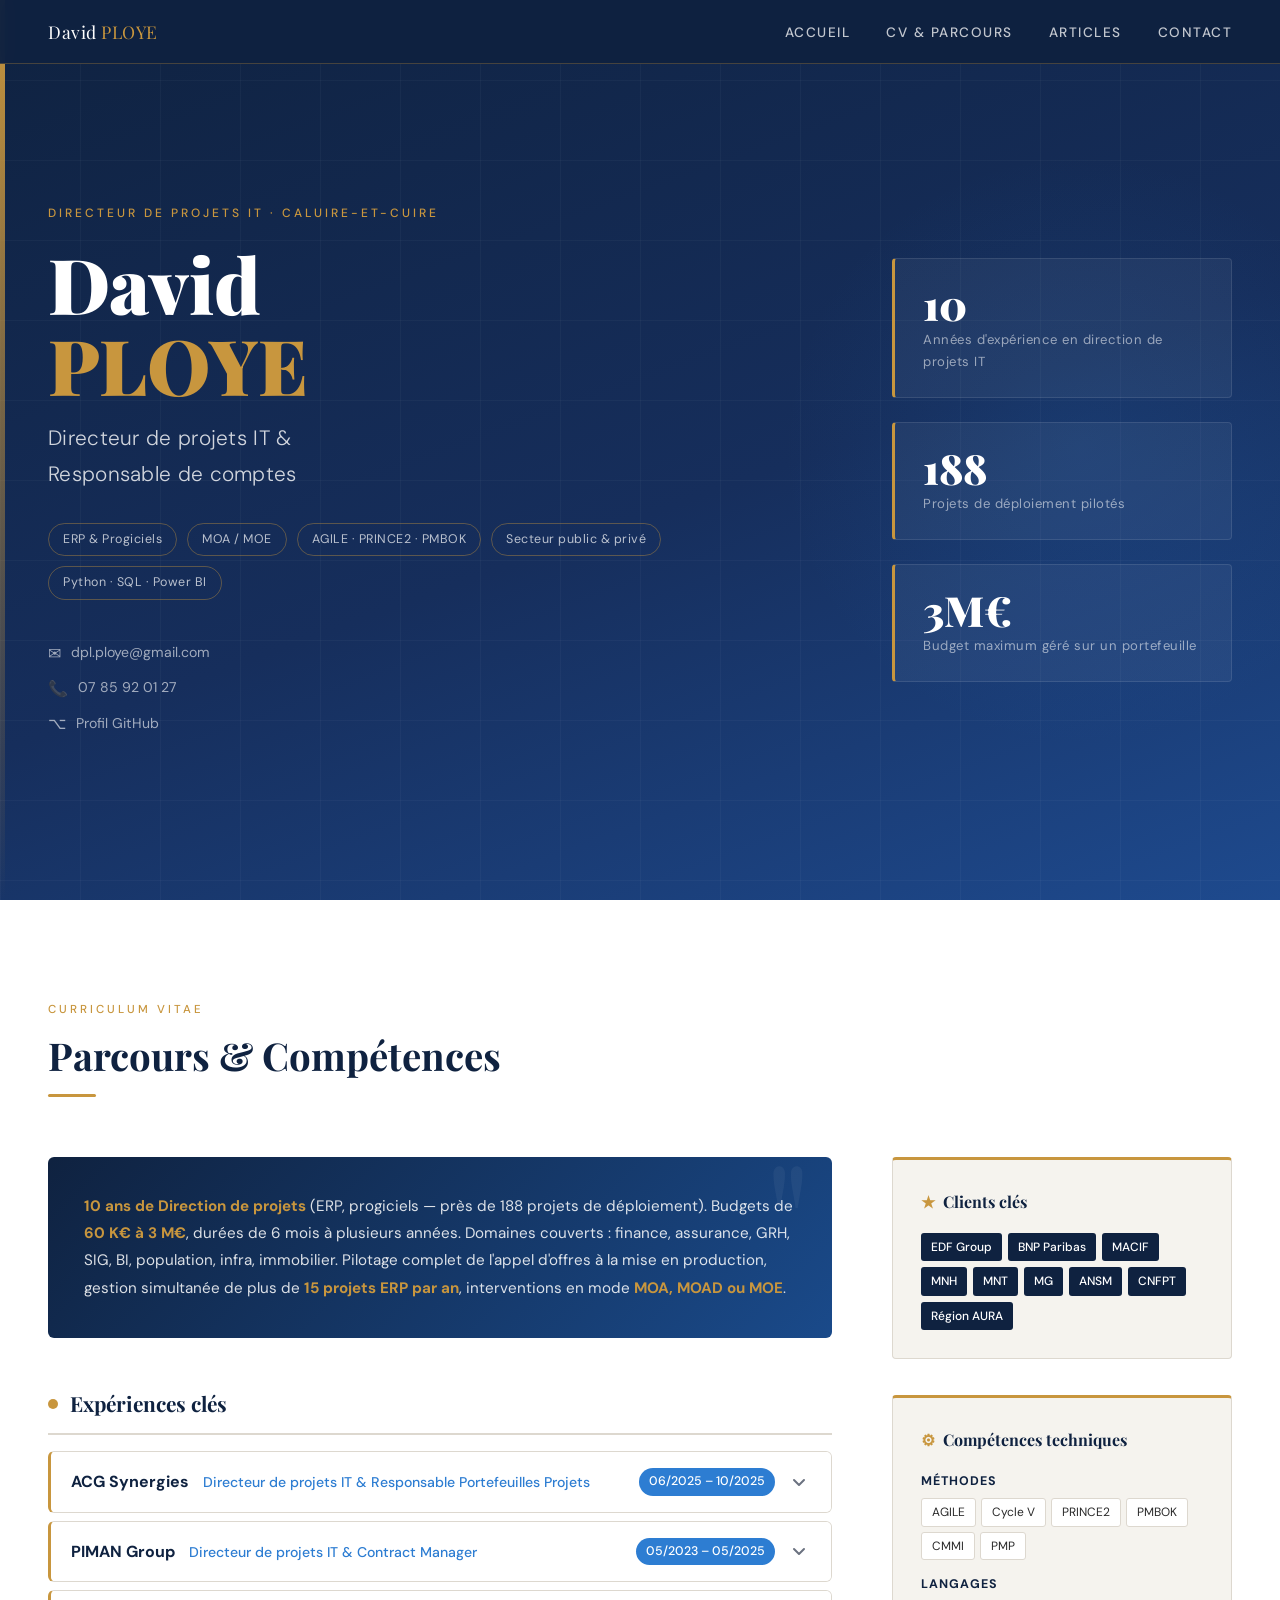
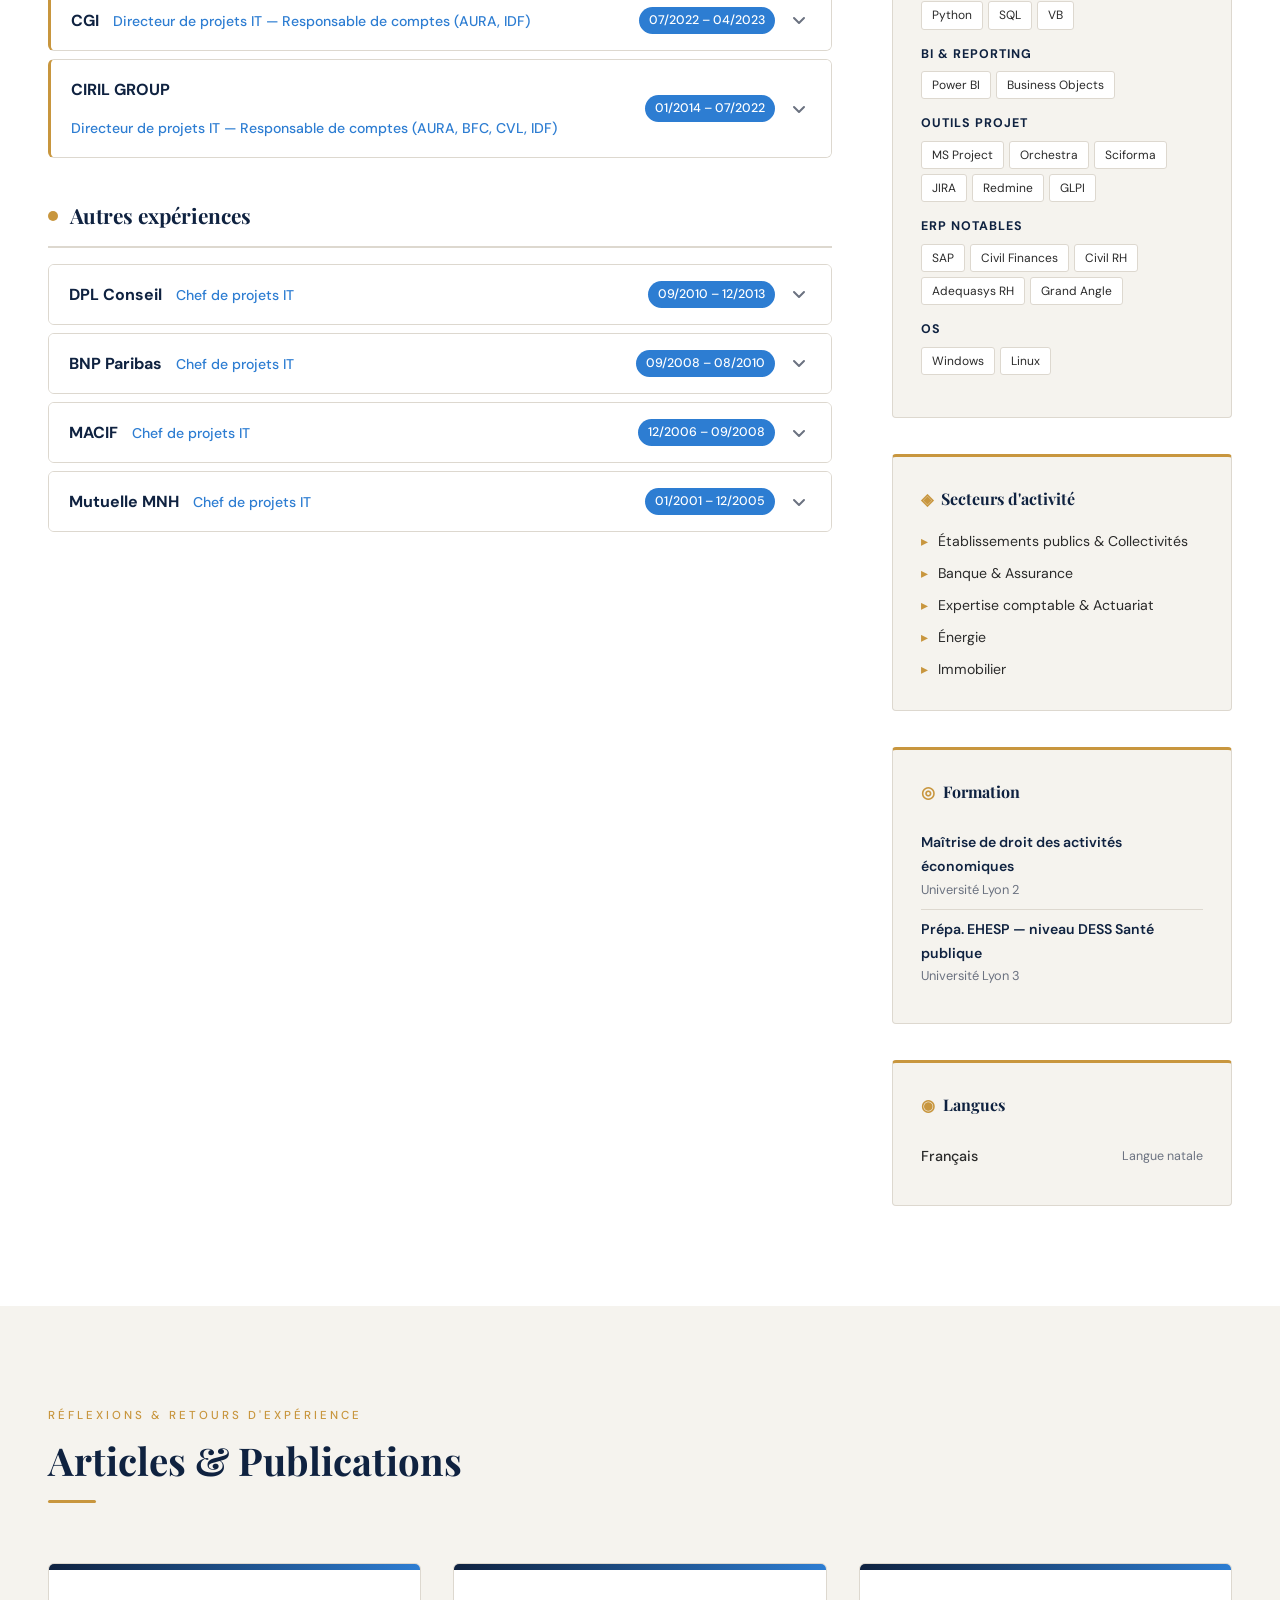
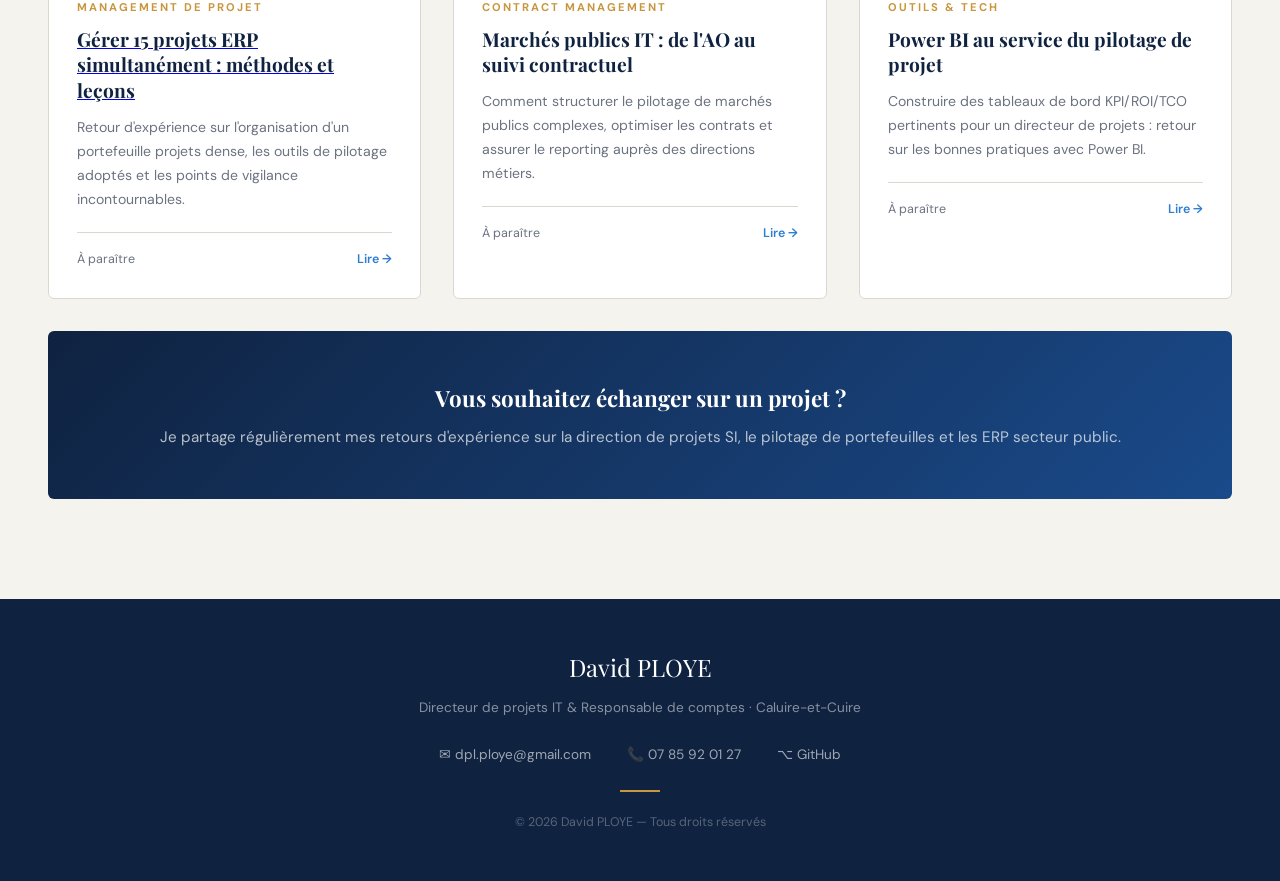
==== commit 5946e97a: "V2026-05-15_12-20_Indic 10 ans d'expérience + 10 barre latérale" ====
--- a/index.html
+++ b/index.html
@@ -47,7 +47,7 @@
 
     <div class="presa-stats">
       <div class="stat-card">
-        <div class="stat-number">25</div>
+        <div class="stat-number">10</div>
         <div class="stat-label">Années d'expérience en direction de projets IT</div>
       </div>
       <div class="stat-card">
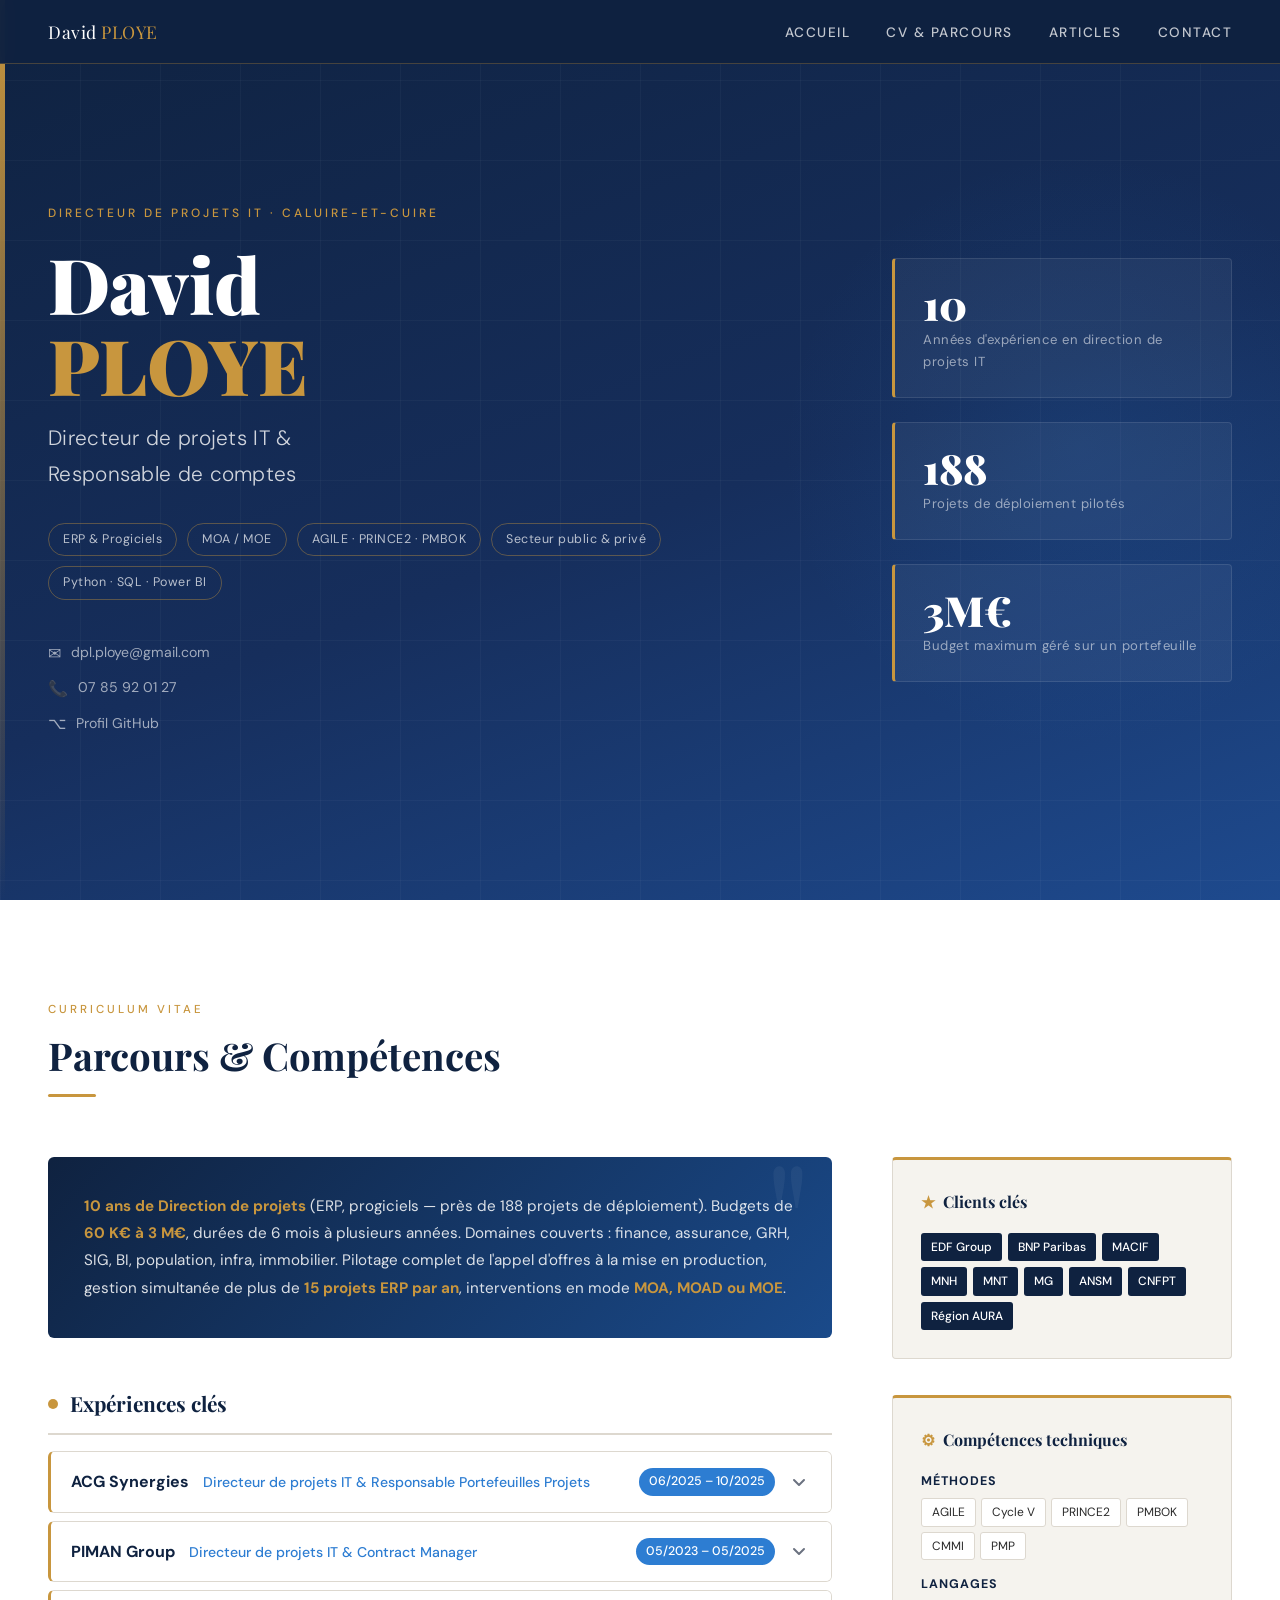
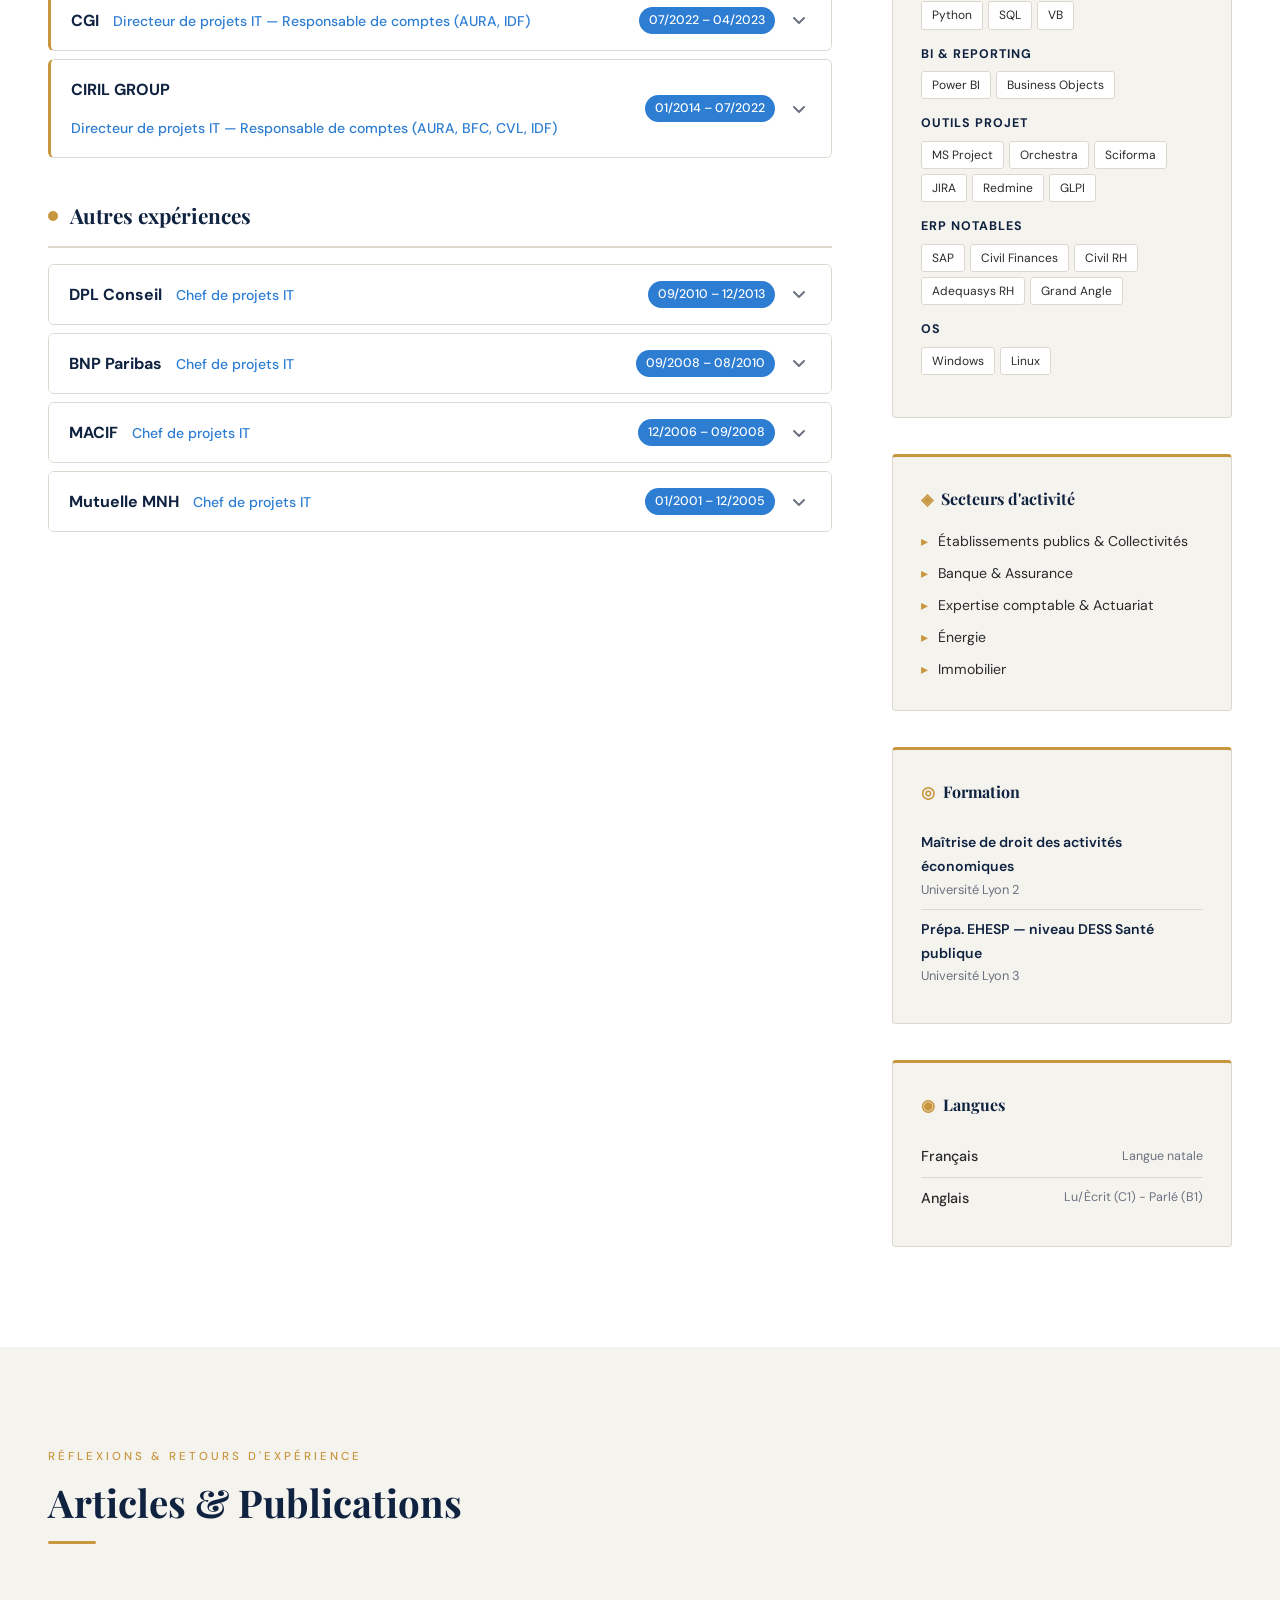
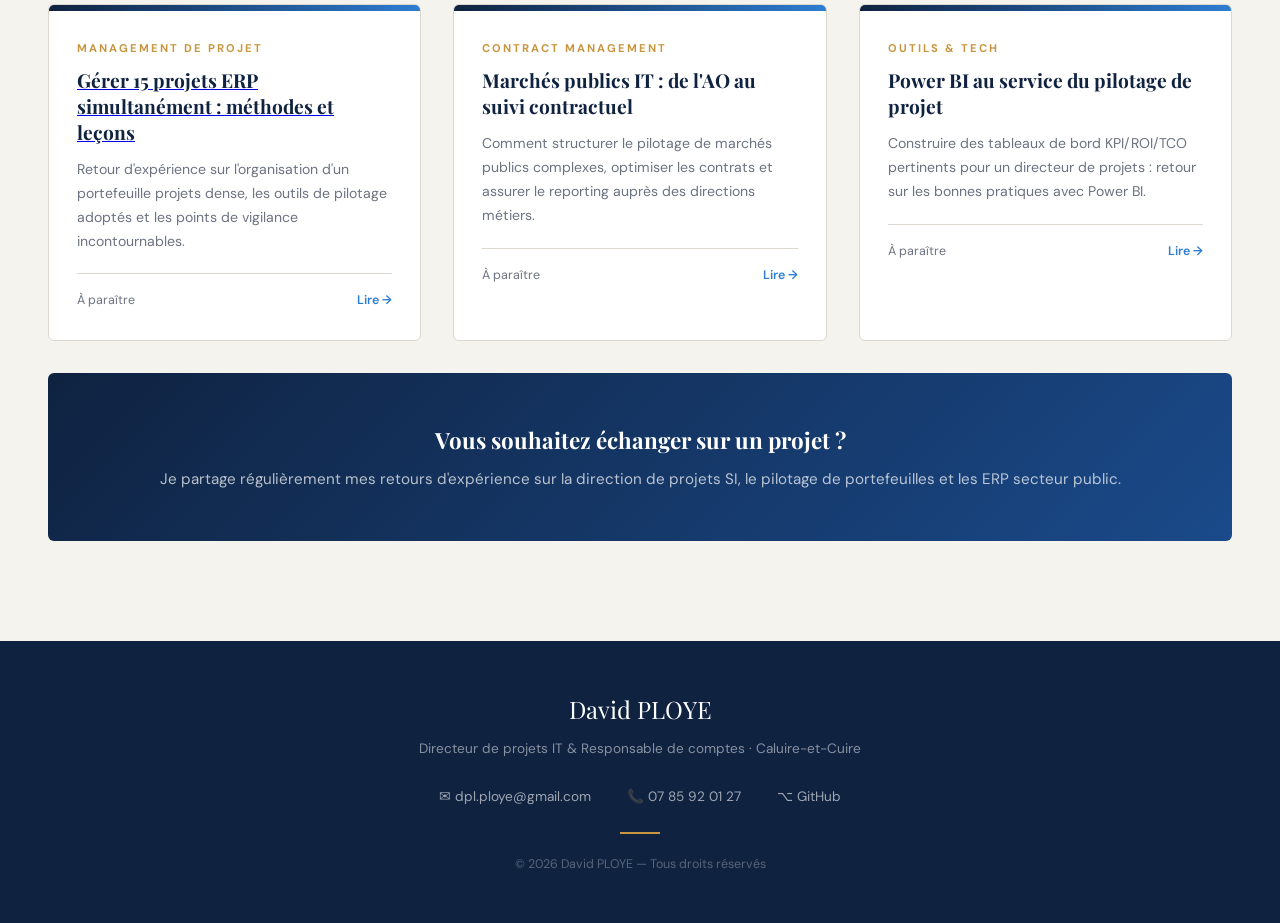
==== commit 3459d12b: "V2026-05-15_12-54_Ajout langue anglaise" ====
--- a/index.html
+++ b/index.html
@@ -510,6 +510,10 @@
             <span class="lang-name">Français</span>
             <span class="lang-level">Langue natale</span>
           </div>
+          <div class="lang-item">
+            <span class="lang-name">Anglais</span>
+            <span class="lang-level">Lu/Ècrit (C1) - Parlé (B1)</span>
+          </div>
           
         </div>
 
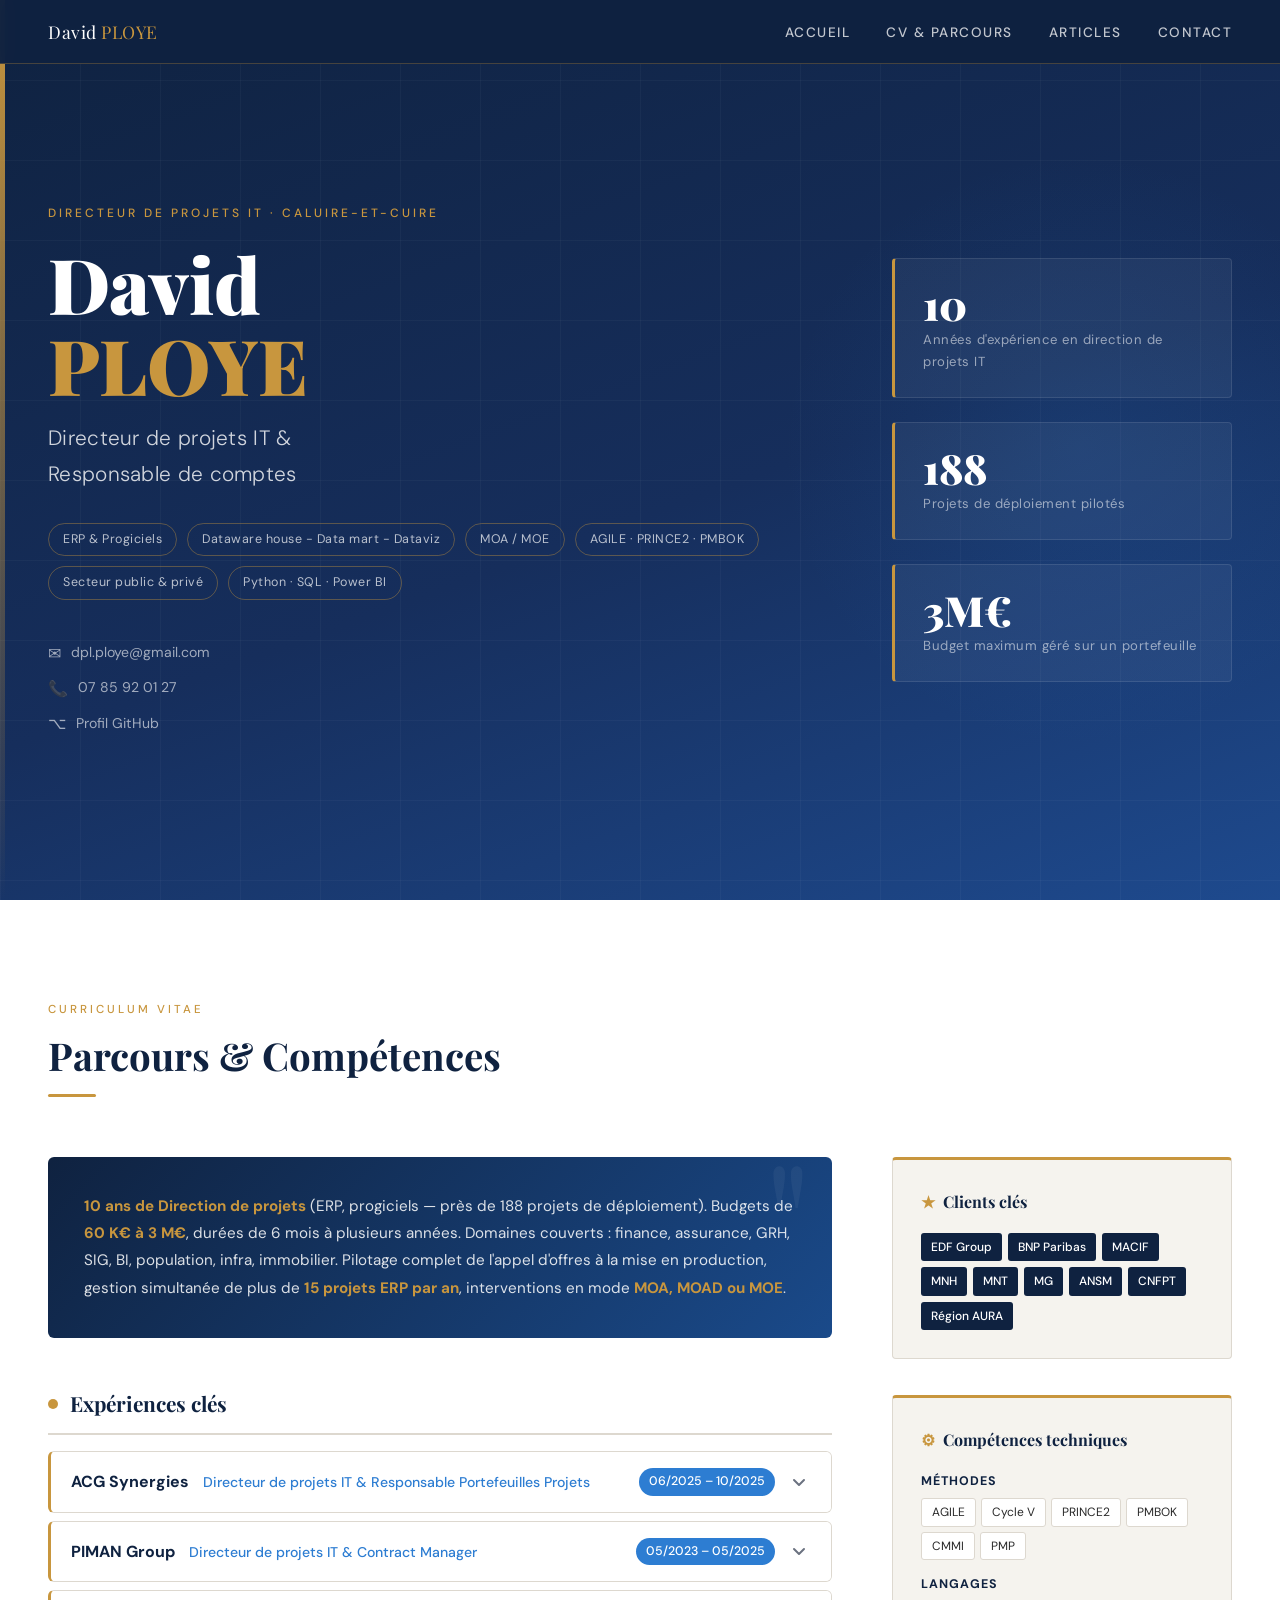
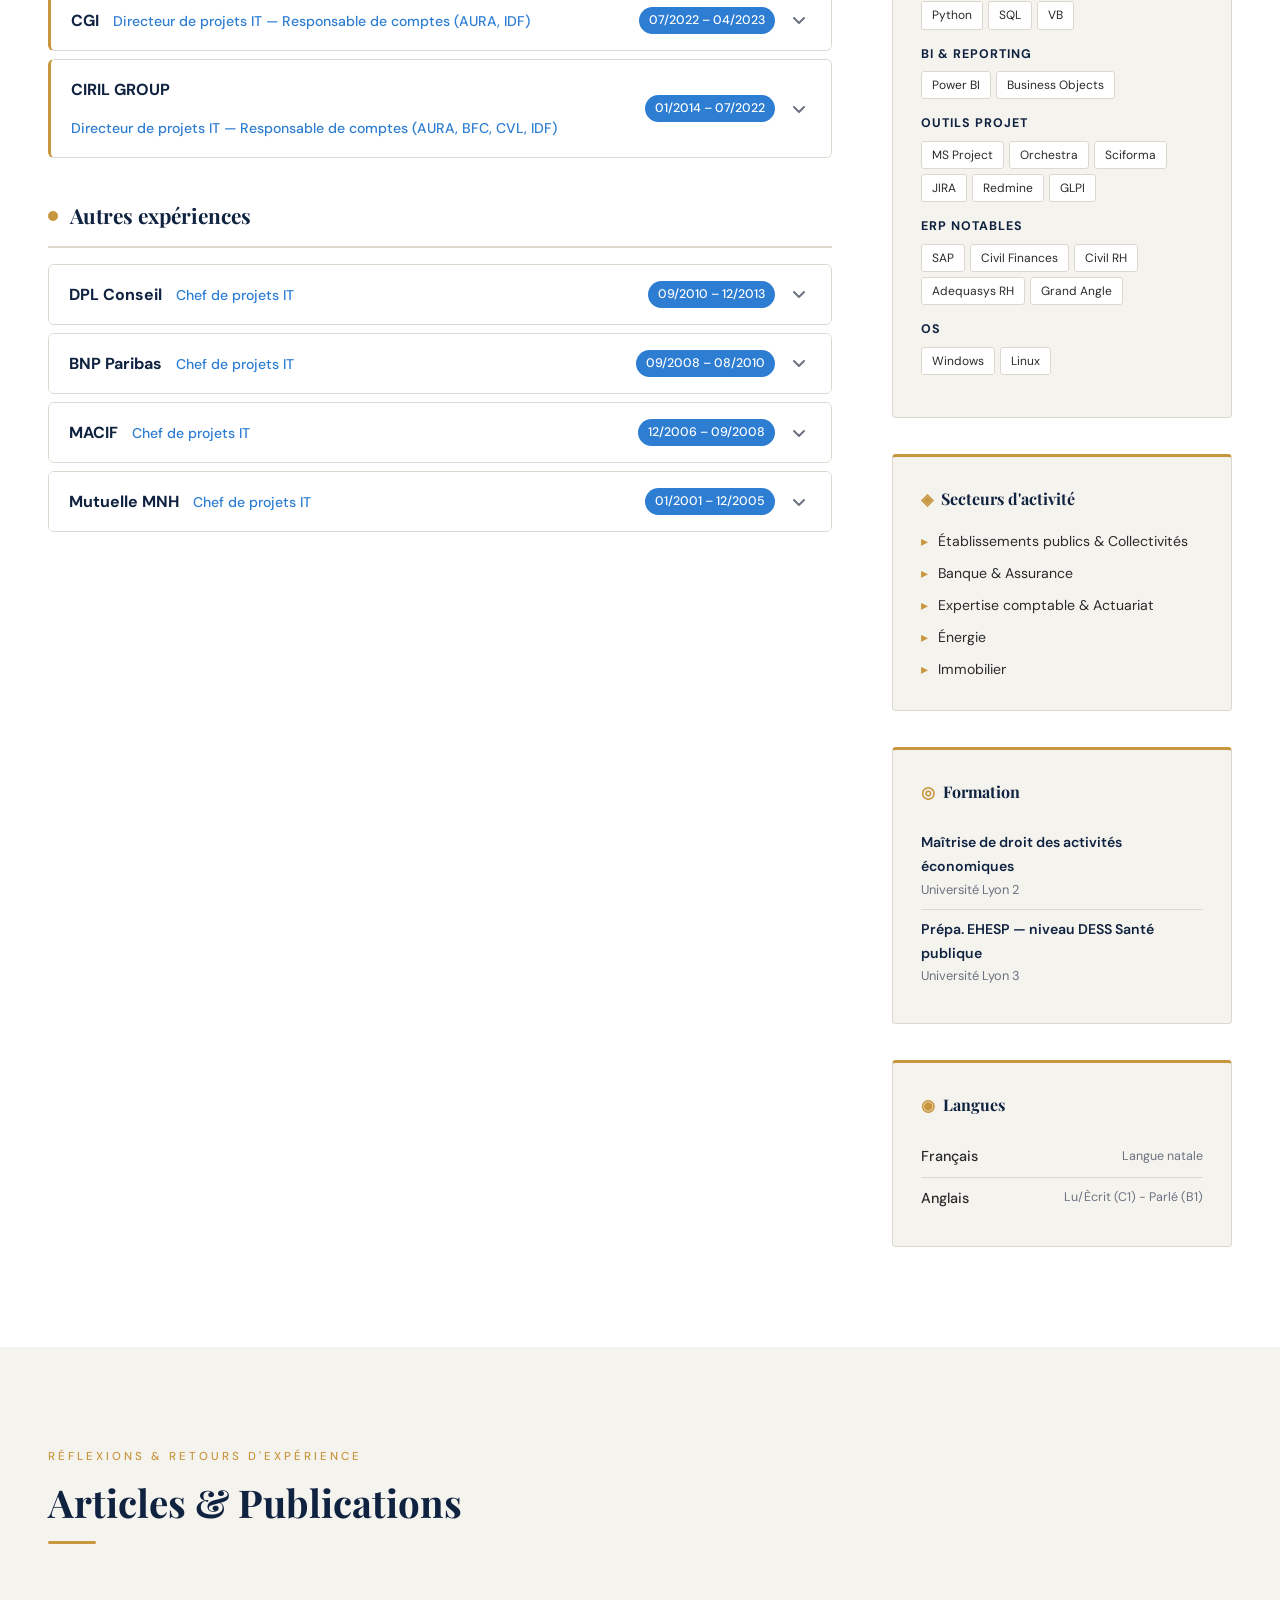
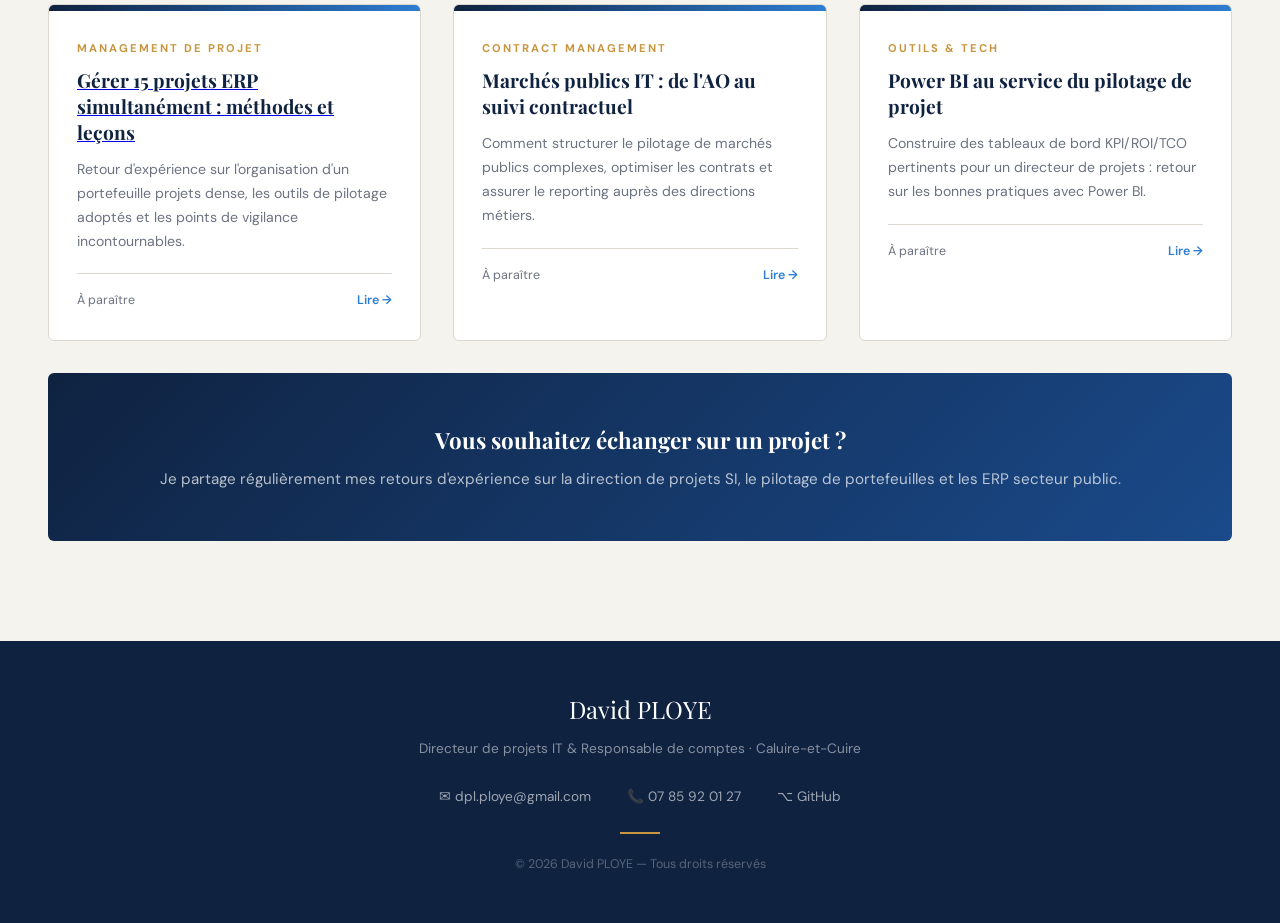
==== commit 1cfda629: "V2026-05-15_14-05_Ajout PRESA dwh, dmt, dataviz" ====
--- a/index.html
+++ b/index.html
@@ -33,6 +33,7 @@
       <p class="presa-title">Directeur de projets IT &amp;<br>Responsable de comptes</p>
       <div class="presa-tags">
         <span>ERP &amp; Progiciels</span>
+        <span>Dataware house - Data mart - Dataviz</span>
         <span>MOA / MOE</span>
         <span>AGILE · PRINCE2 · PMBOK</span>
         <span>Secteur public &amp; privé</span>
